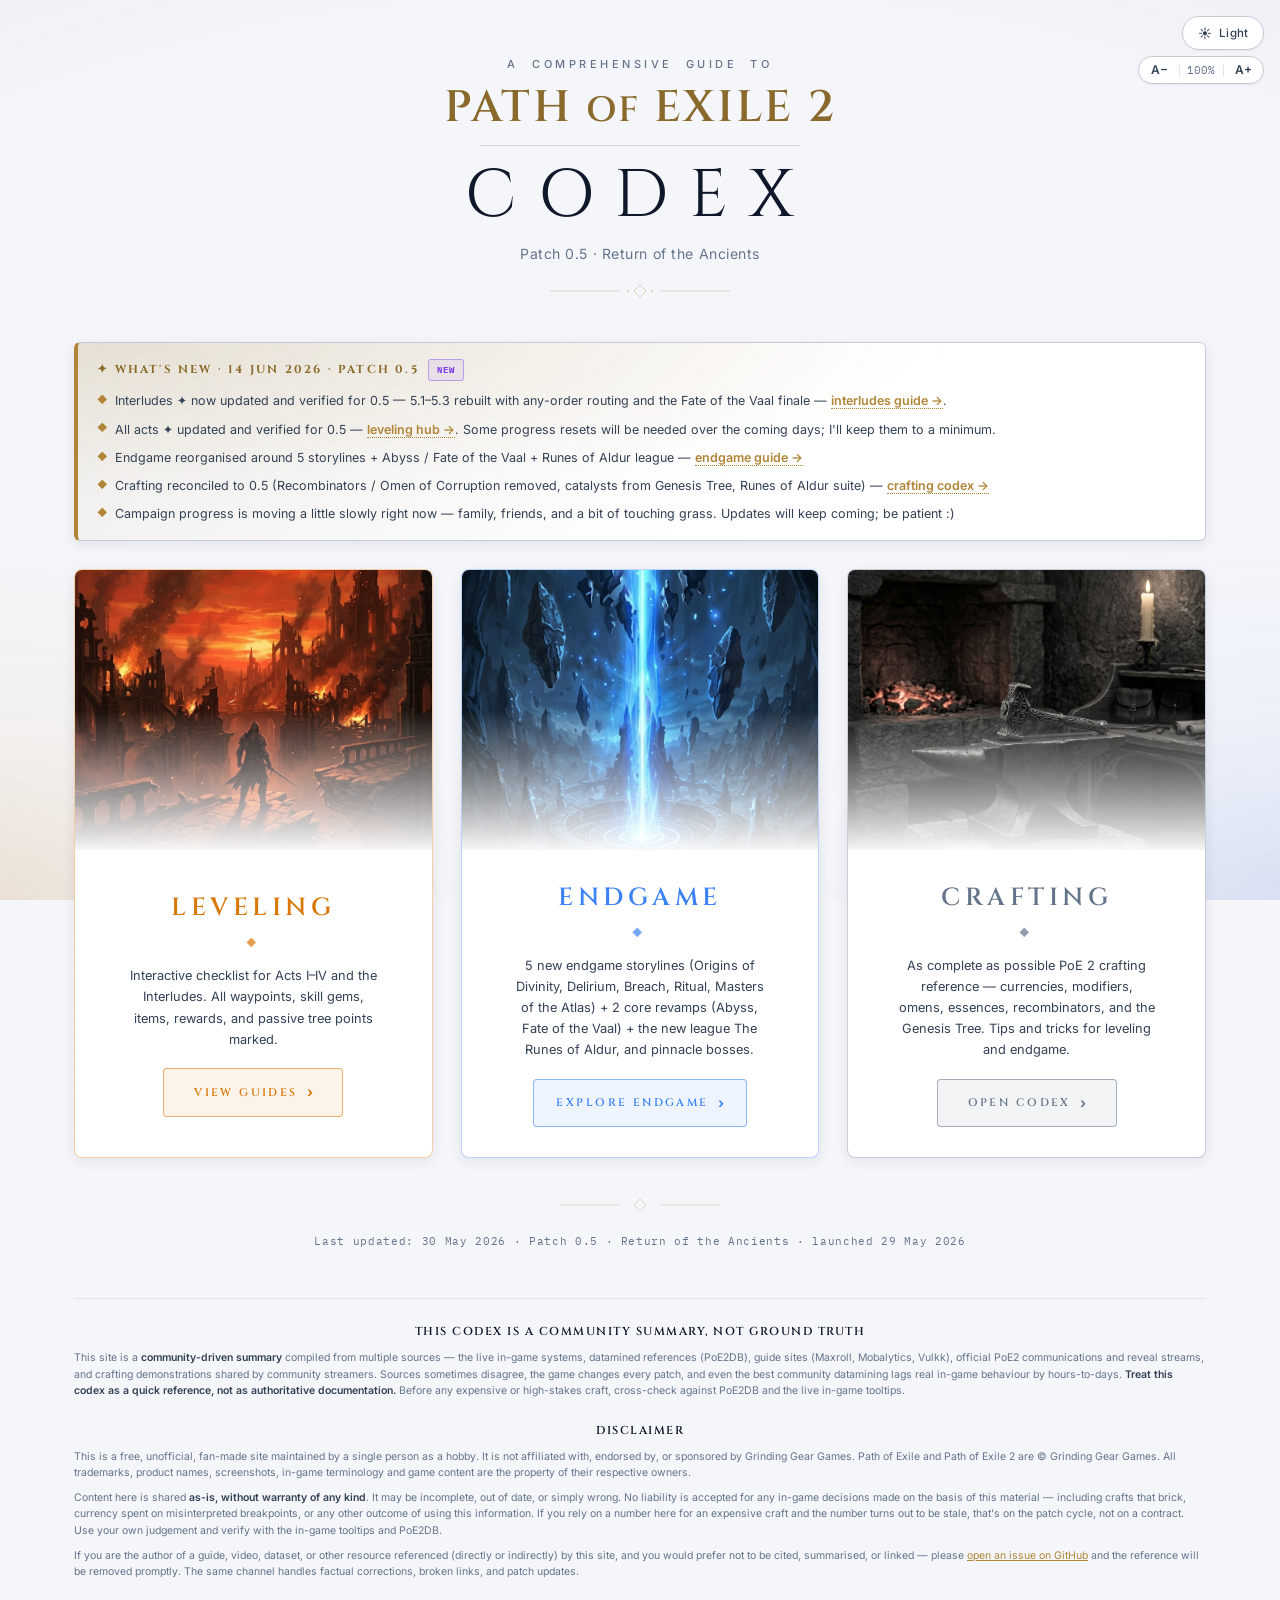
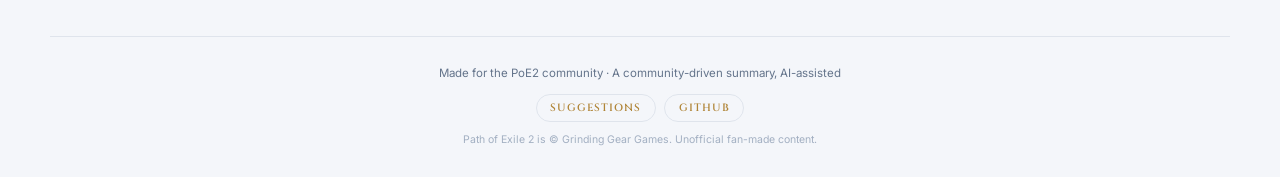
==== index.html @ 1a55d0a2 "Interludes: full 0.5 rebuild + mark verified sitewide Rebuild 5.1-5.3 against live 0.5 play notes: -" ====
<!--
  PoE2 Codex — Landing page (hero-card redesign)
  Copyright (c) 2026 domistae
  Licensed under the MIT License — see LICENSE for the full text.
  Source: https://github.com/domistae/poe2-leveling
  Live site: https://domistae.github.io/poe2-leveling/

  You are free to use, modify, and redistribute this code, including for
  commercial purposes. You MUST preserve this notice and provide attribution
  to the original source. See README.md for full attribution requirements.
-->
<!DOCTYPE html>
<html lang="en">
<head>
    <meta charset="UTF-8">
    <meta name="viewport" content="width=device-width, initial-scale=1.0">
    <title>PoE2 Guide 0.5 — Campaign Leveling, Endgame & Crafting</title>
    <meta name="description" content="PoE2 Patch 0.5 (Return of the Ancients): free Path of Exile 2 guide | PoE 2 campaign leveling, Endgame Atlas, and Crafting Codex. By a player for the community.">
    <meta name="author" content="domistae">
    <meta name="theme-color" content="#181410">
    <link rel="canonical" href="https://domistae.github.io/poe2-leveling/">

    <meta property="og:type" content="website">
    <meta property="og:site_name" content="PoE2 Leveling Guide">
    <meta property="og:title" content="PoE2 Guide 0.5 — Campaign Leveling, Endgame & Crafting">
    <meta property="og:description" content="PoE2 Patch 0.5 (Return of the Ancients): a free interactive Path of Exile 2 guide covering campaign leveling with progress tracking, Endgame Atlas progression, and the full Crafting Codex. Made by a player, for the community.">
    <meta property="og:url" content="https://domistae.github.io/poe2-leveling/">
    <meta property="og:image" content="https://domistae.github.io/poe2-leveling/og-image.png">
    <meta property="og:image:width" content="1200">
    <meta property="og:image:height" content="630">
    <meta property="og:image:alt" content="Path of Exile 2 Leveling Guide — Interactive checklist for Patch 0.5 Return of the Ancients">

    <meta name="twitter:card" content="summary_large_image">
    <meta name="twitter:title" content="PoE2 Guide 0.5 — Campaign Leveling, Endgame & Crafting">
    <meta name="twitter:description" content="PoE2 Patch 0.5 (Return of the Ancients): a free interactive Path of Exile 2 guide covering campaign leveling with progress tracking, Endgame Atlas progression, and the full Crafting Codex. Made by a player, for the community.">
    <meta name="twitter:image" content="https://domistae.github.io/poe2-leveling/og-image.png">

    <meta name="google-site-verification" content="97--Tcu6ftMsekIsByOualijpqUhXa_pOvMME-dgzXM" />

    <script async src="https://www.googletagmanager.com/gtag/js?id=G-7N3S1HHM51"></script>
    <script>
        window.dataLayer = window.dataLayer || [];
        function gtag(){dataLayer.push(arguments);}
        gtag('js', new Date());
        gtag('config', 'G-7N3S1HHM51');
    </script>

    <link rel="preconnect" href="https://fonts.googleapis.com">
    <link rel="preconnect" href="https://fonts.gstatic.com" crossorigin>
    <link href="https://fonts.googleapis.com/css2?family=Cinzel:wght@500;600;700&family=Inter:wght@300;400;500;600;700&family=IBM+Plex+Mono:wght@400;500;600&display=swap" rel="stylesheet">

    <script>
        (function() {
            try {
                var saved = localStorage.getItem('poe2-theme');
                if (saved === 'light' || saved === 'dark') {
                    document.documentElement.setAttribute('data-theme', saved);
                } else {
                    var prefersLight = window.matchMedia && window.matchMedia('(prefers-color-scheme: light)').matches;
                    document.documentElement.setAttribute('data-theme', prefersLight ? 'light' : 'dark');
                }
            } catch (e) {
                document.documentElement.setAttribute('data-theme', 'dark');
            }
            try {
                var fs = parseFloat(localStorage.getItem('poe2-font-scale'));
                if (fs >= 0.85 && fs <= 1.30) document.documentElement.style.setProperty('--user-font-scale', fs);
            } catch (e) {}
        })();
    </script>

    <link rel="stylesheet" href="assets/base.css">
    <style>
/* Index-specific extras layered on top of assets/base.css */
:root {
    --hero-ember:  radial-gradient(ellipse 65% 70% at bottom left,  rgba(217, 119, 6, 0.13) 0%, rgba(217, 119, 6, 0.04) 30%, transparent 60%);
    --hero-aether: radial-gradient(ellipse 65% 70% at bottom right, rgba(29, 78, 216, 0.10) 0%, rgba(29, 78, 216, 0.03) 30%, transparent 60%);
}
[data-theme="dark"] {
    --hero-ember:  radial-gradient(ellipse 70% 80% at bottom left,  rgba(217, 119, 6, 0.32) 0%, rgba(180, 70, 20, 0.14) 28%, transparent 62%);
    --hero-aether: radial-gradient(ellipse 70% 80% at bottom right, rgba(56, 92, 158, 0.34) 0%, rgba(30, 50, 100, 0.16) 28%, transparent 62%);
}
body { overflow-x: hidden; }
a { color: inherit; }


    /* ─── DUAL-MOOD ATMOSPHERIC BACKGROUND ──────────────────────── */
    .codex-bg { position: fixed; inset: 0; z-index: 0; pointer-events: none; overflow: hidden; }
    .codex-bg-art {
        position: absolute; inset: 0;
        background-size: cover;
        background-position: center;
        opacity: 0.55;
        mix-blend-mode: screen;
    }
    [data-theme=""] .codex-bg-art,
    :root:not([data-theme="dark"]) .codex-bg-art { opacity: 0.10; mix-blend-mode: multiply; }
    .codex-bg-art.left {
        left: 0; right: 50%;
        background-image: url('img/hero-bg-left.jpg');
        mask-image: linear-gradient(to right, #000 0%, #000 55%, transparent 100%);
        -webkit-mask-image: linear-gradient(to right, #000 0%, #000 55%, transparent 100%);
    }
    .codex-bg-art.right {
        left: 50%; right: 0;
        background-image: url('img/hero-bg-right.jpg');
        mask-image: linear-gradient(to left, #000 0%, #000 55%, transparent 100%);
        -webkit-mask-image: linear-gradient(to left, #000 0%, #000 55%, transparent 100%);
    }
    .codex-bg::before,
    .codex-bg::after { content: ''; position: absolute; inset: 0; }
    .codex-bg::before { background: var(--hero-ember); }
    .codex-bg::after  { background: var(--hero-aether); }

    .codex-vignette {
        position: fixed; inset: 0; z-index: 1; pointer-events: none;
        background: radial-gradient(ellipse 120% 80% at center, transparent 40%, rgba(0,0,0,0.45) 100%);
    }
    :root:not([data-theme="dark"]) .codex-vignette {
        background: radial-gradient(ellipse 120% 80% at center, transparent 60%, rgba(15, 23, 42, 0.06) 100%);
    }


    /* ─── PAGE CONTAINER ────────────────────────────────────────── */
    .codex-page {
        position: relative;
        z-index: 2;
        max-width: 1180px;
        margin: 0 auto;
        padding: 3.5rem 1.5rem 2rem;
    }

    /* ─── EDITORIAL HEADING (eyebrow + wordmark + rule + title) ─── */
    .codex-header {
        text-align: center;
        margin-bottom: 2.25rem;
    }
    .codex-eyebrow {
        font-family: 'Inter', sans-serif;
        font-size: 11px;
        font-weight: 500;
        color: var(--text-muted);
        letter-spacing: 0.32em;
        text-transform: uppercase;
        margin-bottom: 0.75rem;
    }
    .codex-wordmark {
        font-family: 'Cinzel', serif;
        font-size: clamp(2rem, 5.6vw, 2.75rem); /* 32 → 44px */
        font-weight: 600;
        letter-spacing: 0.06em;
        color: var(--gold);
        line-height: 1;
        margin: 0;
        text-shadow: 0 2px 10px rgba(0, 0, 0, 0.35);
    }
    :root:not([data-theme="dark"]) .codex-wordmark {
        color: var(--gold-deep);
        text-shadow: none;
    }
    .codex-wordmark .of { font-size: 0.8em; }
    .codex-wordmark-rule {
        border: 0;
        border-top: 0.5px solid var(--border-accent);
        max-width: 320px;
        width: 60%;
        margin: 0.95rem auto 1rem;
        opacity: 0.7;
    }
    .codex-title {
        font-family: 'Cinzel', serif;
        font-size: clamp(2.4rem, 6vw, 4.2rem);
        font-weight: 400;
        letter-spacing: 0.32em;
        color: var(--text-primary);
        margin: 0;
        text-shadow: 0 2px 14px rgba(0,0,0,0.35);
        line-height: 1;
    }
    :root:not([data-theme="dark"]) .codex-title { text-shadow: none; }
    .codex-tagline {
        font-family: 'Inter', sans-serif;
        font-size: 0.875rem;
        color: var(--text-muted);
        letter-spacing: 0.04em;
        font-weight: 400;
        margin-top: 0.9rem;
    }
    .codex-flourish {
        margin: 1.1rem auto 0;
        width: 180px;
        opacity: 0.45;
        color: var(--gold);
    }

    /* ─── WHAT'S NEW · site update banner ───────────────────────── */
    .whats-new {
        position: relative;
        background:
            radial-gradient(ellipse at top left, var(--overlay-gold-strong) 0%, transparent 55%),
            linear-gradient(135deg, var(--overlay-gold-soft) 0%, var(--bg-surface) 65%);
        border: 1px solid var(--border-accent);
        border-left: 4px solid var(--gold);
        border-radius: 6px;
        padding: 1rem 1.2rem 1.05rem;
        margin: 0 0 1.75rem 0;
        box-shadow: var(--shadow-md);
    }
    .whats-new-header { display: flex; align-items: center; gap: 0.55rem; margin-bottom: 0.65rem; }
    .whats-new-label {
        font-family: 'Cinzel', serif;
        color: var(--gold-deep);
        font-size: 11.5px;
        letter-spacing: 2.2px;
        text-transform: uppercase;
        font-weight: 700;
    }
    [data-theme="dark"] .whats-new-label { color: var(--gold-bright); }
    .whats-new-badge {
        background: var(--overlay-plum);
        color: var(--plum);
        border: 1px solid rgba(124, 58, 237, 0.4);
        font-family: 'IBM Plex Mono', monospace;
        font-size: 9px;
        font-weight: 700;
        letter-spacing: 1.1px;
        padding: 0.18rem 0.5rem;
        border-radius: 3px;
        text-transform: uppercase;
    }
    [data-theme="dark"] .whats-new-badge { border-color: rgba(184, 138, 210, 0.45); }
    .whats-new-list { list-style: none; padding: 0; margin: 0; display: flex; flex-direction: column; gap: 0.55rem; }
    .whats-new-item {
        font-size: 0.78125rem;
        color: var(--text-body);
        line-height: 1.55;
        padding-left: 1.1rem;
        position: relative;
    }
    .whats-new-item::before {
        content: '◆';
        position: absolute; left: 0; top: 0.05rem;
        color: var(--gold);
        font-size: 10px;
    }
    .whats-new-date {
        font-family: 'IBM Plex Mono', monospace;
        color: var(--text-muted);
        font-size: 10px;
        letter-spacing: 0.6px;
        text-transform: uppercase;
        margin-right: 0.45rem;
        white-space: nowrap;
    }
    .whats-new-item strong { color: var(--text-primary); font-weight: 600; }
    .whats-new-item a {
        color: var(--gold);
        text-decoration: none;
        font-weight: 600;
        border-bottom: 1px dotted var(--gold);
        transition: color 0.15s, border-color 0.15s;
    }
    .whats-new-item a:hover { color: var(--gold-deep); border-bottom-color: var(--gold-deep); }
    @keyframes whats-new-pulse {
        0%, 100% { box-shadow: 0 0 0 0 rgba(124, 58, 237, 0.35); }
        50%      { box-shadow: 0 0 0 5px rgba(124, 58, 237, 0); }
    }
    .whats-new-badge { animation: whats-new-pulse 2.6s ease-out infinite; }
    @media (prefers-reduced-motion: reduce) { .whats-new-badge { animation: none; } }

    /* ─── HERO CARD GRID ────────────────────────────────────────── */
    .hero-grid {
        display: grid;
        grid-template-columns: repeat(3, 1fr);
        gap: 1.75rem;
        margin-bottom: 2.5rem;
    }

    .hero-card {
        --card-accent: var(--gold);
        --card-accent-bright: var(--gold-bright);

        position: relative;
        display: flex;
        flex-direction: column;
        background: linear-gradient(180deg,
            rgba(0,0,0,0.0) 0%,
            rgba(0,0,0,0.30) 60%,
            rgba(0,0,0,0.65) 100%),
            var(--bg-surface);
        border: 1px solid color-mix(in srgb, var(--card-accent) 35%, transparent);
        border-radius: 8px;
        overflow: hidden;
        text-decoration: none;
        color: var(--text-body);
        min-height: 540px;
        box-shadow:
            0 1px 0 color-mix(in srgb, var(--card-accent) 18%, transparent) inset,
            var(--shadow-md);
        transition: transform 0.35s cubic-bezier(.2,.7,.2,1),
                    box-shadow 0.35s,
                    border-color 0.35s;
        isolation: isolate;
    }
    :root:not([data-theme="dark"]) .hero-card {
        background: linear-gradient(180deg,
            rgba(255,255,255,0.0) 0%,
            rgba(255,255,255,0.4) 60%,
            rgba(255,255,255,0.92) 100%),
            var(--bg-surface);
    }
    .hero-card:hover {
        transform: translateY(-4px);
        box-shadow:
            0 1px 0 color-mix(in srgb, var(--card-accent) 32%, transparent) inset,
            var(--shadow-lg),
            0 0 40px color-mix(in srgb, var(--card-accent) 18%, transparent);
        border-color: color-mix(in srgb, var(--card-accent) 70%, transparent);
    }

    /* Per-card themes — same accent colors light + dark, very vibrant */
    .hero-card--leveling {
        --card-accent: #d97706;
        --card-accent-bright: #f59e0b;
    }
    .hero-card--endgame {
        --card-accent: #3b82f6;
        --card-accent-bright: #60a5fa;
    }
    .hero-card--crafting {
        --card-accent: #64748b;
        --card-accent-bright: #94a3b8;
    }

    /* Card art area (upper portion) */
    .hero-art {
        position: relative;
        height: 280px;
        background-size: cover;
        background-position: center;
        background-color: color-mix(in srgb, var(--card-accent) 14%, var(--bg-elevated));
    }
    .hero-card--leveling .hero-art { background-image: url('img/card-leveling.jpg'); }
    .hero-card--endgame  .hero-art { background-image: url('img/card-endgame.jpg');  }
    .hero-card--crafting .hero-art { background-image: url('img/card-crafting.jpg'); }
    .hero-art::after {
        content: '';
        position: absolute; inset: 0;
        background: linear-gradient(180deg,
            transparent 0%,
            transparent 55%,
            color-mix(in srgb, var(--bg-surface) 92%, transparent) 100%);
    }
    :root:not([data-theme="dark"]) .hero-art::after {
        background: linear-gradient(180deg,
            transparent 0%,
            transparent 50%,
            color-mix(in srgb, var(--bg-surface) 96%, transparent) 100%);
    }

    /* Card content (lower portion) — title + divider + description + CTA, vertically centered */
    .hero-content {
        flex: 1;
        display: flex;
        flex-direction: column;
        justify-content: center;
        padding: 1.7rem 1.4rem 1.85rem;
        text-align: center;
        position: relative;
        z-index: 2;
    }
    .hero-card-title {
        font-family: 'Cinzel', serif;
        font-size: 1.55rem;
        font-weight: 600;
        letter-spacing: 0.18em;
        color: var(--card-accent-bright);
        margin-bottom: 0.4rem;
        text-shadow: 0 2px 8px rgba(0,0,0,0.4);
    }
    :root:not([data-theme="dark"]) .hero-card-title {
        color: var(--card-accent);
        text-shadow: none;
    }
    .hero-card-diamond {
        color: var(--card-accent);
        font-size: 10px;
        letter-spacing: 0.4em;
        margin-bottom: 0.95rem;
        opacity: 0.7;
    }
    .hero-card-desc {
        font-family: 'Inter', sans-serif;
        font-size: 0.8rem;
        line-height: 1.65;
        color: var(--text-body);
        margin: 0 auto 1.15rem;
        font-weight: 400;
        max-width: 32ch;
    }
    /* CTA button anchored at the bottom of the centered content group */
    .hero-cta {
        display: inline-flex;
        align-items: center;
        justify-content: center;
        gap: 0.55rem;
        margin: 0 auto;
        padding: 0.75rem 1.4rem;
        min-width: 180px;
        background: color-mix(in srgb, var(--card-accent) 14%, transparent);
        border: 1px solid color-mix(in srgb, var(--card-accent) 55%, transparent);
        border-radius: 4px;
        color: var(--card-accent-bright);
        font-family: 'Cinzel', serif;
        font-size: 11px;
        font-weight: 600;
        letter-spacing: 0.22em;
        text-transform: uppercase;
        transition: background 0.2s, border-color 0.2s, box-shadow 0.2s, transform 0.2s;
    }
    :root:not([data-theme="dark"]) .hero-cta {
        color: var(--card-accent);
        background: color-mix(in srgb, var(--card-accent) 8%, transparent);
    }
    .hero-card:hover .hero-cta {
        background: color-mix(in srgb, var(--card-accent) 26%, transparent);
        border-color: var(--card-accent);
        box-shadow: 0 0 18px color-mix(in srgb, var(--card-accent) 24%, transparent);
    }
    .hero-cta-arrow {
        font-family: 'Inter', sans-serif;
        font-size: 14px;
        font-weight: 700;
        letter-spacing: 0;
        transition: transform 0.2s;
    }
    .hero-card:hover .hero-cta-arrow { transform: translateX(2px); }

    /* ─── BOTTOM META ───────────────────────────────────────────── */
    .codex-foot { text-align: center; margin-top: 0.5rem; }
    .codex-flourish-bottom {
        margin: 0 auto 0.9rem;
        width: 160px;
        opacity: 0.4;
        color: var(--gold);
    }
    .codex-updated {
        font-family: 'IBM Plex Mono', monospace;
        font-size: 11px;
        color: var(--text-muted);
        letter-spacing: 0.06em;
    }

    /* ─── DISCLAIMER BLOCK ──────────────────────────────────────── */
    .disclaimer-block {
        margin: 3rem 0 1.5rem;
        padding: 1.5rem 0 0;
        border-top: 1px solid var(--border-subtle);
    }
    .disclaimer-block h3 {
        font-family: 'Cinzel', serif;
        color: var(--text-primary);
        font-size: 11.5px;
        letter-spacing: 1.5px;
        text-transform: uppercase;
        margin: 0 0 0.55rem;
        font-weight: 600;
        text-align: center;
    }
    .disclaimer-block h3:not(:first-child) { margin-top: 1.4rem; }
    .disclaimer-block p {
        font-size: 10.5px;
        color: var(--text-muted);
        line-height: 1.55;
        margin: 0 0 0.55rem;
    }
    .disclaimer-block p:last-child { margin-bottom: 0; }
    .disclaimer-block strong { color: var(--text-body); font-weight: 600; }
    .disclaimer-block a { color: var(--gold); text-decoration: underline; }
    .disclaimer-block a:hover { color: var(--gold-deep); }
    [data-theme="dark"] .disclaimer-block a:hover { color: var(--gold-bright); }

    /* ─── SITE FOOTER ───────────────────────────────────────────── */
    .site-footer {
        position: relative; z-index: 2;
        max-width: 1180px; margin: 0 auto;
        text-align: center; padding: 1.75rem 1.5rem 1.75rem;
        border-top: 1px solid var(--border-subtle);
        color: var(--text-muted);
        font-size: 11.5px; line-height: 1.55;
        display: flex; flex-direction: column; align-items: center; gap: 0.65rem;
    }
    .site-footer-tag { color: var(--text-muted); }
    .site-footer-links { display: flex; gap: 0.5rem; flex-wrap: wrap; justify-content: center; }
    .site-footer-link {
        display: inline-flex; align-items: center; gap: 0.35rem;
        color: var(--gold); text-decoration: none;
        padding: 0.32rem 0.85rem; font-size: 10.5px; font-weight: 600;
        font-family: 'Cinzel', serif; letter-spacing: 1px; text-transform: uppercase;
        border: 1px solid var(--border-subtle); border-radius: 999px;
        transition: color 0.15s, border-color 0.15s, background 0.15s, transform 0.15s;
    }
    .site-footer-link:hover {
        color: var(--gold-bright); border-color: var(--gold);
        background: var(--overlay-gold-soft); transform: translateY(-1px);
    }
    .site-footer-disclaimer { font-size: 10.5px; color: var(--text-dim); opacity: 0.85; max-width: 480px; }

    /* ─── TABLET ────────────────────────────────────────────────── */
    @media (max-width: 980px) {
        .hero-grid {
            grid-template-columns: 1fr;
            max-width: 480px;
            margin-left: auto; margin-right: auto;
            gap: 1.25rem;
        }
        .hero-card { min-height: 480px; }
        .hero-art { height: 240px; }
        .codex-page { padding: 2.5rem 1rem 1.5rem; }
    }
    /* ─── MOBILE ────────────────────────────────────────────────── */
    @media (max-width: 560px) {
        .hero-card { min-height: 420px; }
        .hero-art { height: 200px; }
        .hero-card-title { font-size: 1.35rem; }
        .hero-cta { min-width: 160px; padding: 0.7rem 1.2rem; }
        .codex-title { letter-spacing: 0.24em; }
        .theme-toggle { top: 0.5rem; right: 0.5rem; padding: 0.4rem 0.7rem; font-size: 10.5px; }
    }
    </style>
</head>
<body>

    <!-- Theme toggle (matches sitewide contract: key 'poe2-theme') -->
    <button class="theme-toggle" onclick="toggleTheme()" aria-label="Toggle theme">
        <span class="icon" id="theme-icon">☾</span>
        <span id="theme-label">Dark</span>
    </button>

    <!-- Atmospheric background (works with or without bitmap images) -->
    <div class="codex-bg" aria-hidden="true">
        <div class="codex-bg-art left"></div>
        <div class="codex-bg-art right"></div>
    </div>
    <div class="codex-vignette" aria-hidden="true"></div>

    <main class="codex-page">

        <!-- ╔══ HEADER ══════════════════════════════════════════════════════ ╗ -->
        <header class="codex-header">
            <div class="codex-eyebrow">A&nbsp;&nbsp;COMPREHENSIVE&nbsp;&nbsp;GUIDE&nbsp;&nbsp;TO</div>
            <div class="codex-wordmark">PATH <span class="of">OF</span> EXILE 2</div>
            <hr class="codex-wordmark-rule">
            <h1 class="codex-title">CODEX</h1>
            <p class="codex-tagline">Patch 0.5 · Return of the Ancients</p>

            <svg class="codex-flourish" viewBox="0 0 180 16" fill="none" xmlns="http://www.w3.org/2000/svg" aria-hidden="true">
                <path d="M0 8 L70 8" stroke="currentColor" stroke-width="0.6" />
                <path d="M110 8 L180 8" stroke="currentColor" stroke-width="0.6" />
                <path d="M90 2 L96 8 L90 14 L84 8 Z" stroke="currentColor" stroke-width="0.8" fill="none" />
                <circle cx="78" cy="8" r="1" fill="currentColor" />
                <circle cx="102" cy="8" r="1" fill="currentColor" />
            </svg>
        </header>

        <!-- ╔══ WHAT'S NEW · site updates ════════════════════════════════════ ╗ -->
        <!-- Reusable changelog. Add new <li class="whats-new-item"> entries on top. -->
        <aside class="whats-new" aria-label="What's new on this site">
            <div class="whats-new-header">
                <span class="whats-new-label">✦ What's New · 14 Jun 2026 · Patch 0.5</span>
                <span class="whats-new-badge">New</span>
            </div>
            <ul class="whats-new-list">
                <li class="whats-new-item">
                    Interludes ✦ now updated and verified for 0.5 — 5.1–5.3 rebuilt with any-order routing and the Fate of the Vaal finale —
                    <a href="poe2_interludes_guide.html">interludes guide →</a>.
                </li>
                <li class="whats-new-item">
                    All acts ✦ updated and verified for 0.5 —
                    <a href="poe2_leveling_guide.html">leveling hub →</a>.
                    Some progress resets will be needed over the coming days; I'll keep them to a minimum.
                </li>
                <li class="whats-new-item">
                    Endgame reorganised around 5 storylines + Abyss / Fate of the Vaal + Runes of Aldur league —
                    <a href="poe2_endgame_guide.html">endgame guide →</a>
                </li>
                <li class="whats-new-item">
                    Crafting reconciled to 0.5 (Recombinators / Omen of Corruption removed, catalysts from Genesis Tree, Runes of Aldur suite) —
                    <a href="poe2_crafting_codex.html">crafting codex →</a>
                </li>
                <li class="whats-new-item">
                    Campaign progress is moving a little slowly right now — family, friends, and a bit of touching grass. Updates will keep coming; be patient :)
                </li>
            </ul>
        </aside>

        <!-- ╔══ HERO CARDS · Leveling · Endgame · Crafting ═══════════════════ ╗ -->
        <div class="hero-grid">

            <!-- LEVELING → renamed campaign hub -->
            <a href="poe2_leveling_guide.html" class="hero-card hero-card--leveling">
                <div class="hero-art" role="img" aria-label="Adventurer overlooking a burning ruined city at sunset"></div>
                <div class="hero-content">
                    <h2 class="hero-card-title">LEVELING</h2>
                    <div class="hero-card-diamond">◆</div>
                    <p class="hero-card-desc">
                        Interactive checklist for Acts&nbsp;I–IV and the Interludes.
                        All waypoints, skill gems, items, rewards, and passive&nbsp;tree
                        points marked.
                    </p>
                    <span class="hero-cta">
                        VIEW GUIDES <span class="hero-cta-arrow">›</span>
                    </span>
                </div>
            </a>

            <!-- ENDGAME -->
            <a href="poe2_endgame_guide.html" class="hero-card hero-card--endgame">
                <div class="hero-art" role="img" aria-label="Mystical spire with rising blue energy beam over a ritual altar"></div>
                <div class="hero-content">
                    <h2 class="hero-card-title">ENDGAME</h2>
                    <div class="hero-card-diamond">◆</div>
                    <p class="hero-card-desc">
                        5 new endgame storylines (Origins of Divinity, Delirium, Breach, Ritual,
                        Masters of the Atlas) + 2 core revamps (Abyss, Fate of the Vaal) +
                        the new league The Runes of Aldur, and pinnacle bosses.
                    </p>
                    <span class="hero-cta">
                        EXPLORE ENDGAME <span class="hero-cta-arrow">›</span>
                    </span>
                </div>
            </a>

            <!-- CRAFTING CODEX -->
            <a href="poe2_crafting_codex.html" class="hero-card hero-card--crafting">
                <div class="hero-art" role="img" aria-label="Dark stone crafting workshop with anvil, hammer, and candlelight"></div>
                <div class="hero-content">
                    <h2 class="hero-card-title">CRAFTING</h2>
                    <div class="hero-card-diamond">◆</div>
                    <p class="hero-card-desc">
                        As complete as possible PoE&nbsp;2 crafting reference — currencies,
                        modifiers, omens, essences, recombinators, and the Genesis&nbsp;Tree.
                        Tips and tricks for leveling and endgame.
                    </p>
                    <span class="hero-cta">
                        OPEN CODEX <span class="hero-cta-arrow">›</span>
                    </span>
                </div>
            </a>

        </div>

        <!-- Bottom flourish + last-updated stamp -->
        <div class="codex-foot">
            <svg class="codex-flourish-bottom" viewBox="0 0 160 14" fill="none" xmlns="http://www.w3.org/2000/svg" aria-hidden="true">
                <path d="M0 7 L60 7" stroke="currentColor" stroke-width="0.6" />
                <path d="M100 7 L160 7" stroke="currentColor" stroke-width="0.6" />
                <path d="M80 1 L86 7 L80 13 L74 7 Z" stroke="currentColor" stroke-width="0.8" fill="none" />
            </svg>
            <div class="codex-updated">Last updated: 30 May 2026 · Patch 0.5 · Return of the Ancients · launched 29 May 2026</div>
        </div>

        <!-- ╔══ DISCLAIMER ═══════════════════════════════════════════════════ ╗ -->
        <section class="disclaimer-block" aria-label="Disclaimer and sources">
            <h3>This Codex is a Community Summary, Not Ground Truth</h3>
            <p>
                This site is a <strong>community-driven summary</strong> compiled from multiple sources —
                the live in-game systems, datamined references (PoE2DB), guide sites (Maxroll, Mobalytics, Vulkk),
                official PoE2 communications and reveal streams, and crafting demonstrations shared by community
                streamers. Sources sometimes disagree, the game changes every patch, and even the best community
                datamining lags real in-game behaviour by hours-to-days. <strong>Treat this codex as a quick reference,
                not as authoritative documentation.</strong> Before any expensive or high-stakes craft, cross-check
                against PoE2DB and the live in-game tooltips.
            </p>

            <h3>Disclaimer</h3>
            <p>
                This is a free, unofficial, fan-made site maintained by a single person as a hobby. It is not
                affiliated with, endorsed by, or sponsored by Grinding Gear Games. Path of Exile and Path of Exile 2
                are © Grinding Gear Games. All trademarks, product names, screenshots, in-game terminology and
                game content are the property of their respective owners.
            </p>
            <p>
                Content here is shared <strong>as-is, without warranty of any kind</strong>. It may be incomplete,
                out of date, or simply wrong. No liability is accepted for any in-game decisions made on the basis
                of this material — including crafts that brick, currency spent on misinterpreted breakpoints, or
                any other outcome of using this information. If you rely on a number here for an expensive craft
                and the number turns out to be stale, that's on the patch cycle, not on a contract. Use your own
                judgement and verify with the in-game tooltips and PoE2DB.
            </p>
            <p>
                If you are the author of a guide, video, dataset, or other resource referenced (directly or
                indirectly) by this site, and you would prefer not to be cited, summarised, or linked —
                please <a href="https://github.com/domistae/poe2-leveling/issues/new" target="_blank" rel="noopener">open
                an issue on GitHub</a> and the reference will be removed promptly. The same channel handles
                factual corrections, broken links, and patch updates.
            </p>
        </section>

    </main>

    <!-- ╔══ SITE FOOTER ══════════════════════════════════════════════════════ ╗ -->
    <footer class="site-footer">
        <div class="site-footer-tag">Made for the PoE2 community · A community-driven summary, AI-assisted</div>
        <div class="site-footer-links">
            <a href="https://github.com/domistae/poe2-leveling/issues/new" class="site-footer-link">Suggestions</a>
            <a href="https://github.com/domistae/poe2-leveling" class="site-footer-link">GitHub</a>
        </div>
        <div class="site-footer-disclaimer">Path of Exile 2 is © Grinding Gear Games. Unofficial fan-made content.</div>
    </footer>

    <script src="assets/theme.js" defer></script>
</body>
</html>
---- assets/base.css ----
/* ─────────────────────────────────────────────────────────────
   POE2 v0.5 — Unified theme (light default + dark via [data-theme="dark"])
   League colors tuned to canonical PoE iconography, bright for light mode.
   ───────────────────────────────────────────────────────────── */

:root {
    /* Surfaces */
    --bg-base: #f4f6fa;          /* cool off-white */
    --bg-surface: #ffffff;
    --bg-elevated: #eef2f7;
    --bg-step: #f8fafc;
    --border-subtle: #dfe4ec;
    --border-accent: #c4cbd6;

    /* Text */
    --text-primary: #0f172a;     /* near-black, slate undertone */
    --text-body: #334155;
    --text-muted: #64748b;
    --text-dim: #94a3b8;
    --parchment: #0f172a;        /* now means "darkest text" for headings */

    /* Gold accents (PoE2 native) */
    --gold: #b08537;
    --gold-bright: #d4a258;
    --gold-deep: #8a6a2c;

    /* Semantic colors — bright, canonical PoE league hues */
    --sage:    #16a34a;          /* tip / success / ritual / wildwood */
    --burnt:   #dc2626;          /* warning / vaal */
    --steel:   #1d4ed8;          /* loc / abyss */
    --tan:     #b45309;          /* npc / fortress bronze */
    --plum:    #7c3aed;          /* new pathing notes / breach */
    --crimson: #b91c1c;          /* pinnacle threats */

    /* Per-league solid colors (used in endgame zone cards + diagram) */
    --c-fortress:   #b45309;     /* NW · precursor bronze */
    --c-vaal:       #991b1b;     /* N  · vaal crimson */
    --c-abyss:      #047857;     /* E  · deep green (per user) */
    --c-expedition: #d97706;     /* SE · Kalguuran gold */
    --c-breach:     #7c3aed;     /* S  · breach purple */
    --c-delirium:   #64748b;     /* SW · silver chrome (mid-stop) */
    --c-delirium-a: #e2e8f0;     /* light end of silver gradient */
    --c-delirium-b: #64748b;     /* dark end of silver gradient */
    --c-ritual:     #be185d;     /* W  · rose-wine (blood ritual) */

    /* Shadow stack */
    --shadow-sm: 0 1px 2px rgba(15, 23, 42, 0.06);
    --shadow-md: 0 4px 14px rgba(15, 23, 42, 0.08);
    --shadow-lg: 0 12px 30px rgba(15, 23, 42, 0.12);

    /* Overlays (theme-aware) */
    --overlay-gold-soft: rgba(176, 133, 55, 0.07);
    --overlay-gold-strong: rgba(176, 133, 55, 0.14);
    --overlay-sage: rgba(22, 163, 74, 0.08);
    --overlay-burnt: rgba(220, 38, 38, 0.08);
    --overlay-steel: rgba(29, 78, 216, 0.08);
    --overlay-tan: rgba(180, 83, 9, 0.08);
    --overlay-plum: rgba(124, 58, 237, 0.08);

    /* Body font weight feels lighter on cream — use normal */
    --body-weight: 400;
}

[data-theme="dark"] {
    --bg-base: #181410;
    --bg-surface: #221c15;
    --bg-elevated: #2a2218;
    --bg-step: #1f1a13;
    --border-subtle: #3a2f20;
    --border-accent: #5a4830;

    --text-primary: #d8cab0;
    --text-body: #b8a888;
    --text-muted: #8a7c64;
    --text-dim: #5a4f3e;
    --parchment: #e8d8a8;

    --gold: #c89860;
    --gold-bright: #e8b878;
    --gold-deep: #a07840;

    --sage:    #9bb87a;
    --burnt:   #c87060;
    --steel:   #7e9eb8;
    --tan:     #c4a47e;
    --plum:    #b88aa0;
    --crimson: #c84a4a;

    /* Per-league colors — slightly desaturated for dark mode */
    --c-fortress:   #d97706;
    --c-vaal:       #dc2626;
    --c-abyss:      #10b981;     /* brighter green for dark */
    --c-expedition: #fbbf24;
    --c-breach:     #a78bfa;
    --c-delirium:   #94a3b8;
    --c-delirium-a: #cbd5e1;
    --c-delirium-b: #475569;
    --c-ritual:     #ec4899;     /* brighter rose for dark */

    --shadow-sm: 0 1px 2px rgba(0, 0, 0, 0.3);
    --shadow-md: 0 4px 16px rgba(0, 0, 0, 0.4);
    --shadow-lg: 0 12px 36px rgba(0, 0, 0, 0.55);

    --overlay-gold-soft: rgba(200, 152, 96, 0.06);
    --overlay-gold-strong: rgba(200, 152, 96, 0.12);
    --overlay-sage: rgba(155, 184, 122, 0.08);
    --overlay-burnt: rgba(200, 112, 96, 0.08);
    --overlay-steel: rgba(126, 158, 184, 0.08);
    --overlay-tan: rgba(196, 164, 126, 0.08);
    --overlay-plum: rgba(184, 138, 160, 0.08);

    --body-weight: 300;
}

/* ─── BASE ─────────────────────────────────────────────────── */
* { box-sizing: border-box; margin: 0; padding: 0; }
html {
    scroll-behavior: smooth;
    /* Leaves room for the sticky .top-nav so anchor jumps don't hide the target heading. */
    scroll-padding-top: 4rem;
    /* 100% = user's browser default (usually 16px). --user-font-scale is written by
       the font-scaler JS before first paint so this compounds with the browser pref. */
    font-size: calc(100% * var(--user-font-scale, 1));
}
body {
    font-family: 'Inter', 'IBM Plex Sans', system-ui, sans-serif;
    background: var(--bg-base);
    color: var(--text-body);
    font-size: 0.84375rem;   /* was 13.5px — scales with html font-size now */
    line-height: 1.6;
    min-height: 100vh;
    font-weight: var(--body-weight);
    transition: background-color 0.3s ease, color 0.3s ease;
}
body::before {
    content: '';
    position: fixed; inset: 0;
    background-image: none;
    pointer-events: none;
    z-index: 0;
}
[data-theme="dark"] body { background: radial-gradient(ellipse at top left, rgba(200, 152, 96, 0.05) 0%, transparent 50%), var(--bg-base); }

/* ─── THEME TOGGLE (top-right floating) ────────────────────── */
.theme-toggle {
    position: fixed;
    top: 1rem; right: 1rem;
    z-index: 1000;
    background: var(--bg-surface);
    border: 1px solid var(--border-accent);
    color: var(--text-body);
    padding: 0.5rem 0.9rem;
    border-radius: 100px;
    cursor: pointer;
    font-family: 'Inter', 'IBM Plex Sans', sans-serif;
    font-size: 11.5px;
    font-weight: 500;
    letter-spacing: 0.3px;
    display: flex; align-items: center; gap: 0.45rem;
    box-shadow: var(--shadow-sm);
    transition: all 0.2s;
}
.theme-toggle:hover {
    border-color: var(--gold);
    color: var(--gold);
    transform: translateY(-1px);
    box-shadow: var(--shadow-md);
}
.theme-toggle .icon { font-size: 13px; }

/* ─── FONT SCALER (stacks directly below theme-toggle) ─────── */
.font-scaler {
    position: fixed;
    top: 3.5rem; right: 1rem;
    z-index: 1000;
    display: flex; align-items: center;
    background: var(--bg-surface);
    border: 1px solid var(--border-accent);
    border-radius: 100px;
    box-shadow: var(--shadow-sm);
    overflow: hidden;
    transition: box-shadow 0.2s, border-color 0.2s;
}
.font-scaler:hover { border-color: var(--gold); box-shadow: var(--shadow-md); }
.font-scaler button {
    background: transparent; border: 0; cursor: pointer;
    color: var(--text-body);
    padding: 0.45rem 0.7rem;
    font-size: 12px; font-weight: 600;
    font-family: 'Inter', 'IBM Plex Sans', sans-serif;
    transition: color 0.15s, background 0.15s;
    line-height: 1;
}
.font-scaler button:hover { color: var(--gold); background: var(--bg-elevated); }
.font-scaler button:disabled { color: var(--text-dim); cursor: not-allowed; }
.font-scaler .scale-label {
    padding: 0 0.45rem;
    font-size: 11px; color: var(--text-muted);
    border-left: 1px solid var(--border-subtle);
    border-right: 1px solid var(--border-subtle);
    min-width: 2.8rem; text-align: center;
    font-family: 'IBM Plex Mono', monospace;
    font-variant-numeric: tabular-nums;
    line-height: 1;
    pointer-events: none;
}

/* ─── TOP NAV ─────────────────────────────────────────────── */
.top-nav {
    background: var(--bg-elevated);
    border-bottom: 1px solid var(--border-accent);
    padding: 0.55rem 7rem 0.55rem 1.25rem;
    display: flex;
    align-items: center;
    justify-content: space-between;
    gap: 1rem;
    box-shadow: var(--shadow-sm);
    position: sticky;
    top: 0;
    z-index: 100;
}
.top-nav-home {
    font-family: 'Cinzel', serif;
    color: var(--text-muted);
    text-decoration: none;
    font-size: 10.5px;
    letter-spacing: 1.8px;
    text-transform: uppercase;
    font-weight: 600;
    transition: color 0.15s;
    white-space: nowrap;
}
.top-nav-home:hover { color: var(--gold); }
.top-nav-links {
    display: flex;
    gap: 0.4rem;
    align-items: center;
    flex-wrap: wrap;
    justify-content: flex-end;
}
.top-nav-link {
    color: var(--text-body);
    text-decoration: none;
    padding: 0.3rem 0.7rem;
    border: 1px solid var(--border-subtle);
    border-radius: 3px;
    font-size: 10.5px;
    font-family: 'Cinzel', serif;
    letter-spacing: 1.2px;
    text-transform: uppercase;
    font-weight: 600;
    transition: all 0.15s;
    white-space: nowrap;
}
.top-nav-link:hover {
    border-color: var(--gold);
    color: var(--gold);
    background: var(--overlay-gold-soft);
}
.top-nav-link.current {
    color: var(--gold);
    border-color: var(--gold-deep);
    background: var(--overlay-gold-strong);
}
@media (max-width: 700px) {
    /* Mobile nav can wrap onto multiple rows, so bump scroll-padding to clear it. */
    html { scroll-padding-top: 6rem; }
    /* Reserve right padding so the fixed theme-toggle doesn't sit on top of nav links */
    .top-nav { padding: 0.5rem 5.25rem 0.5rem 0.75rem; flex-wrap: wrap; }
    .top-nav-links { gap: 0.3rem; }
    .top-nav-link { padding: 0.25rem 0.55rem; font-size: 9.5px; letter-spacing: 1px; }
    /* Font scaler stacks below theme-toggle on mobile; hide percent to save space */
    .font-scaler { top: 2.65rem; right: 0.5rem; }
    .font-scaler .scale-label { display: none; }
    .font-scaler button { padding: 0.35rem 0.6rem; }
    .theme-toggle { top: 0.5rem; right: 0.5rem; padding: 0.4rem 0.7rem; font-size: 10.5px; }
}


/* ─── CONTAINER (sidebar layout) ───────────────────────────── */
.container { display: flex; min-height: 100vh; position: relative; z-index: 1; }
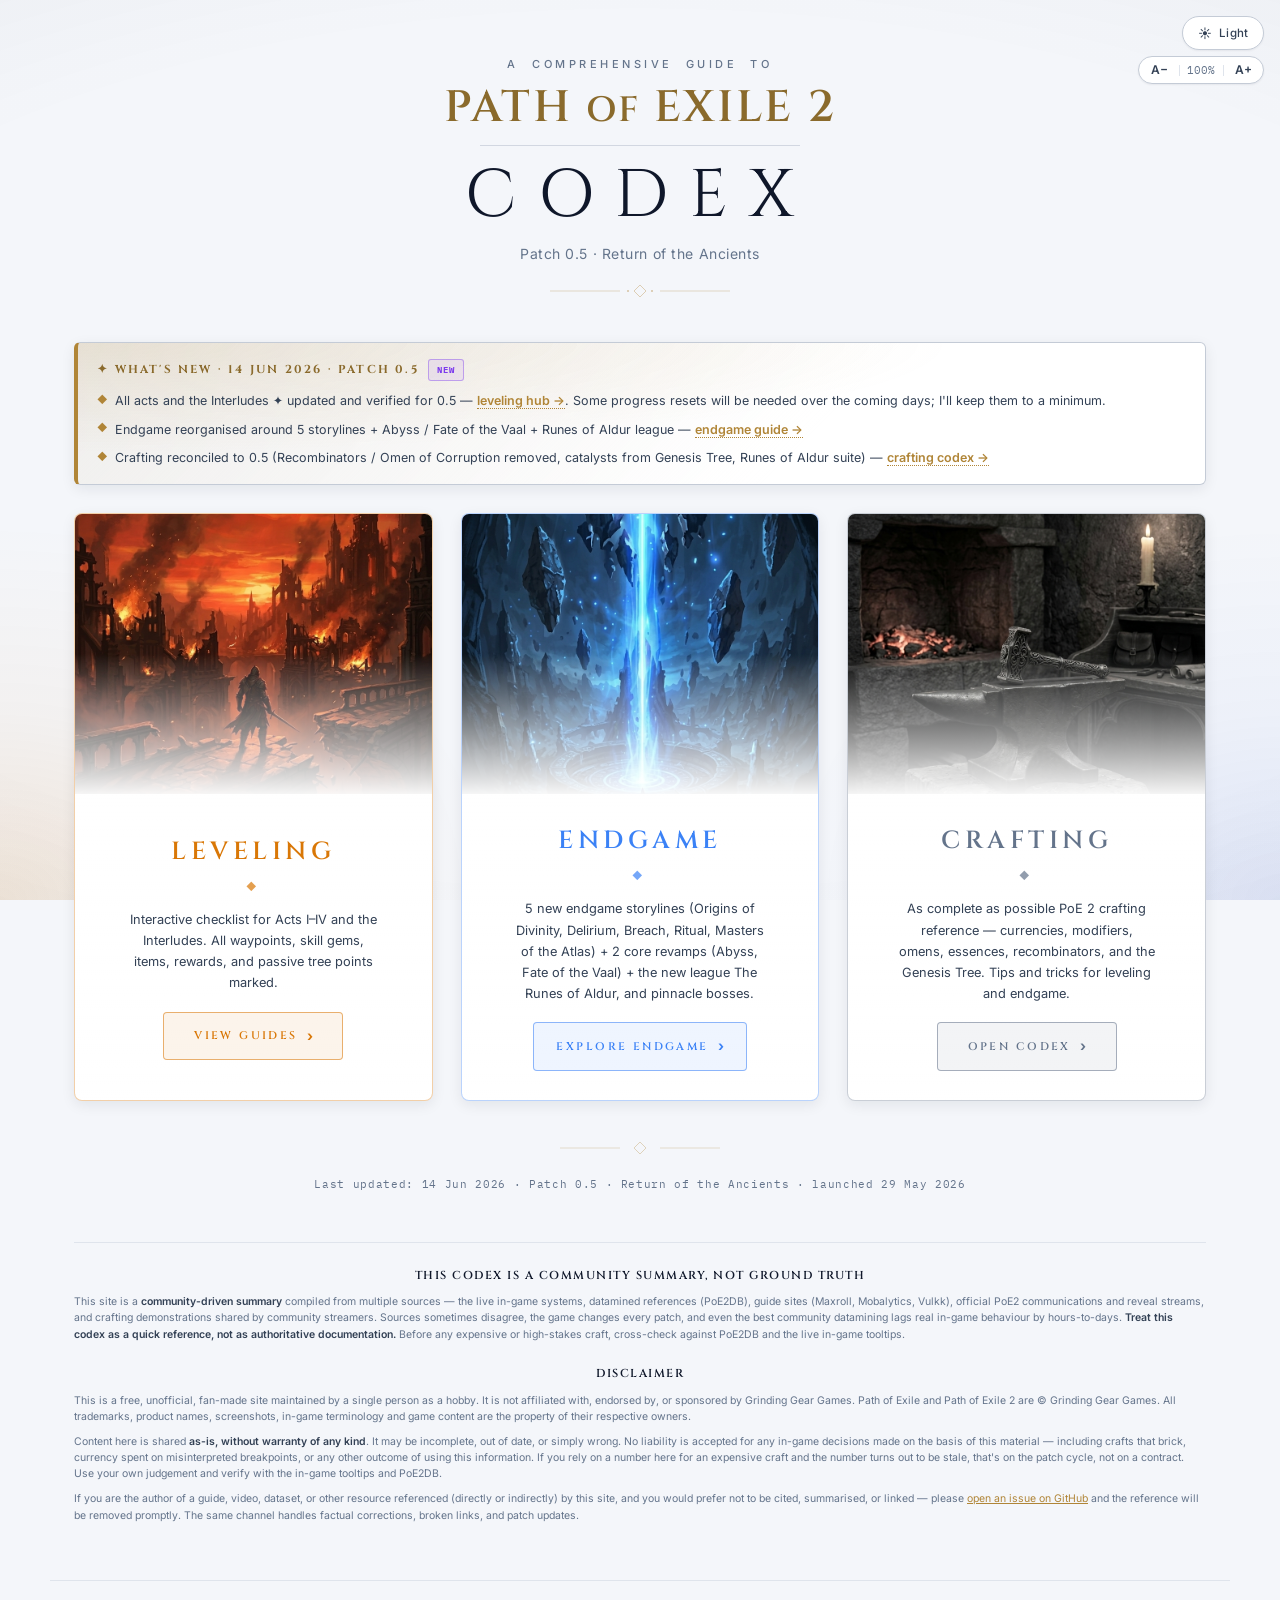
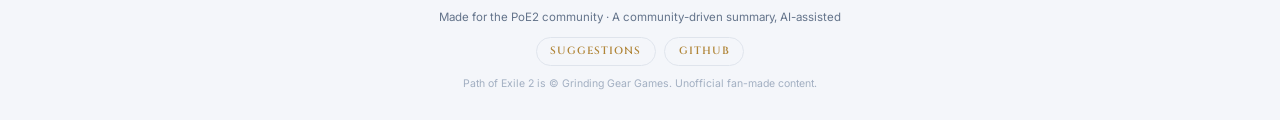
==== commit 603498d4: "Interludes: Oswin now required, split Bloodbilge; tidy index What's New - 5.1: Oswin/Wolvenhold is a" ====
--- a/index.html
+++ b/index.html
@@ -572,11 +572,7 @@
             </div>
             <ul class="whats-new-list">
                 <li class="whats-new-item">
-                    Interludes ✦ now updated and verified for 0.5 — 5.1–5.3 rebuilt with any-order routing and the Fate of the Vaal finale —
-                    <a href="poe2_interludes_guide.html">interludes guide →</a>.
-                </li>
-                <li class="whats-new-item">
-                    All acts ✦ updated and verified for 0.5 —
+                    All acts and the Interludes ✦ updated and verified for 0.5 —
                     <a href="poe2_leveling_guide.html">leveling hub →</a>.
                     Some progress resets will be needed over the coming days; I'll keep them to a minimum.
                 </li>
@@ -587,9 +583,6 @@
                 <li class="whats-new-item">
                     Crafting reconciled to 0.5 (Recombinators / Omen of Corruption removed, catalysts from Genesis Tree, Runes of Aldur suite) —
                     <a href="poe2_crafting_codex.html">crafting codex →</a>
-                </li>
-                <li class="whats-new-item">
-                    Campaign progress is moving a little slowly right now — family, friends, and a bit of touching grass. Updates will keep coming; be patient :)
                 </li>
             </ul>
         </aside>
@@ -657,7 +650,7 @@
                 <path d="M100 7 L160 7" stroke="currentColor" stroke-width="0.6" />
                 <path d="M80 1 L86 7 L80 13 L74 7 Z" stroke="currentColor" stroke-width="0.8" fill="none" />
             </svg>
-            <div class="codex-updated">Last updated: 30 May 2026 · Patch 0.5 · Return of the Ancients · launched 29 May 2026</div>
+            <div class="codex-updated">Last updated: 14 Jun 2026 · Patch 0.5 · Return of the Ancients · launched 29 May 2026</div>
         </div>
 
         <!-- ╔══ DISCLAIMER ═══════════════════════════════════════════════════ ╗ -->
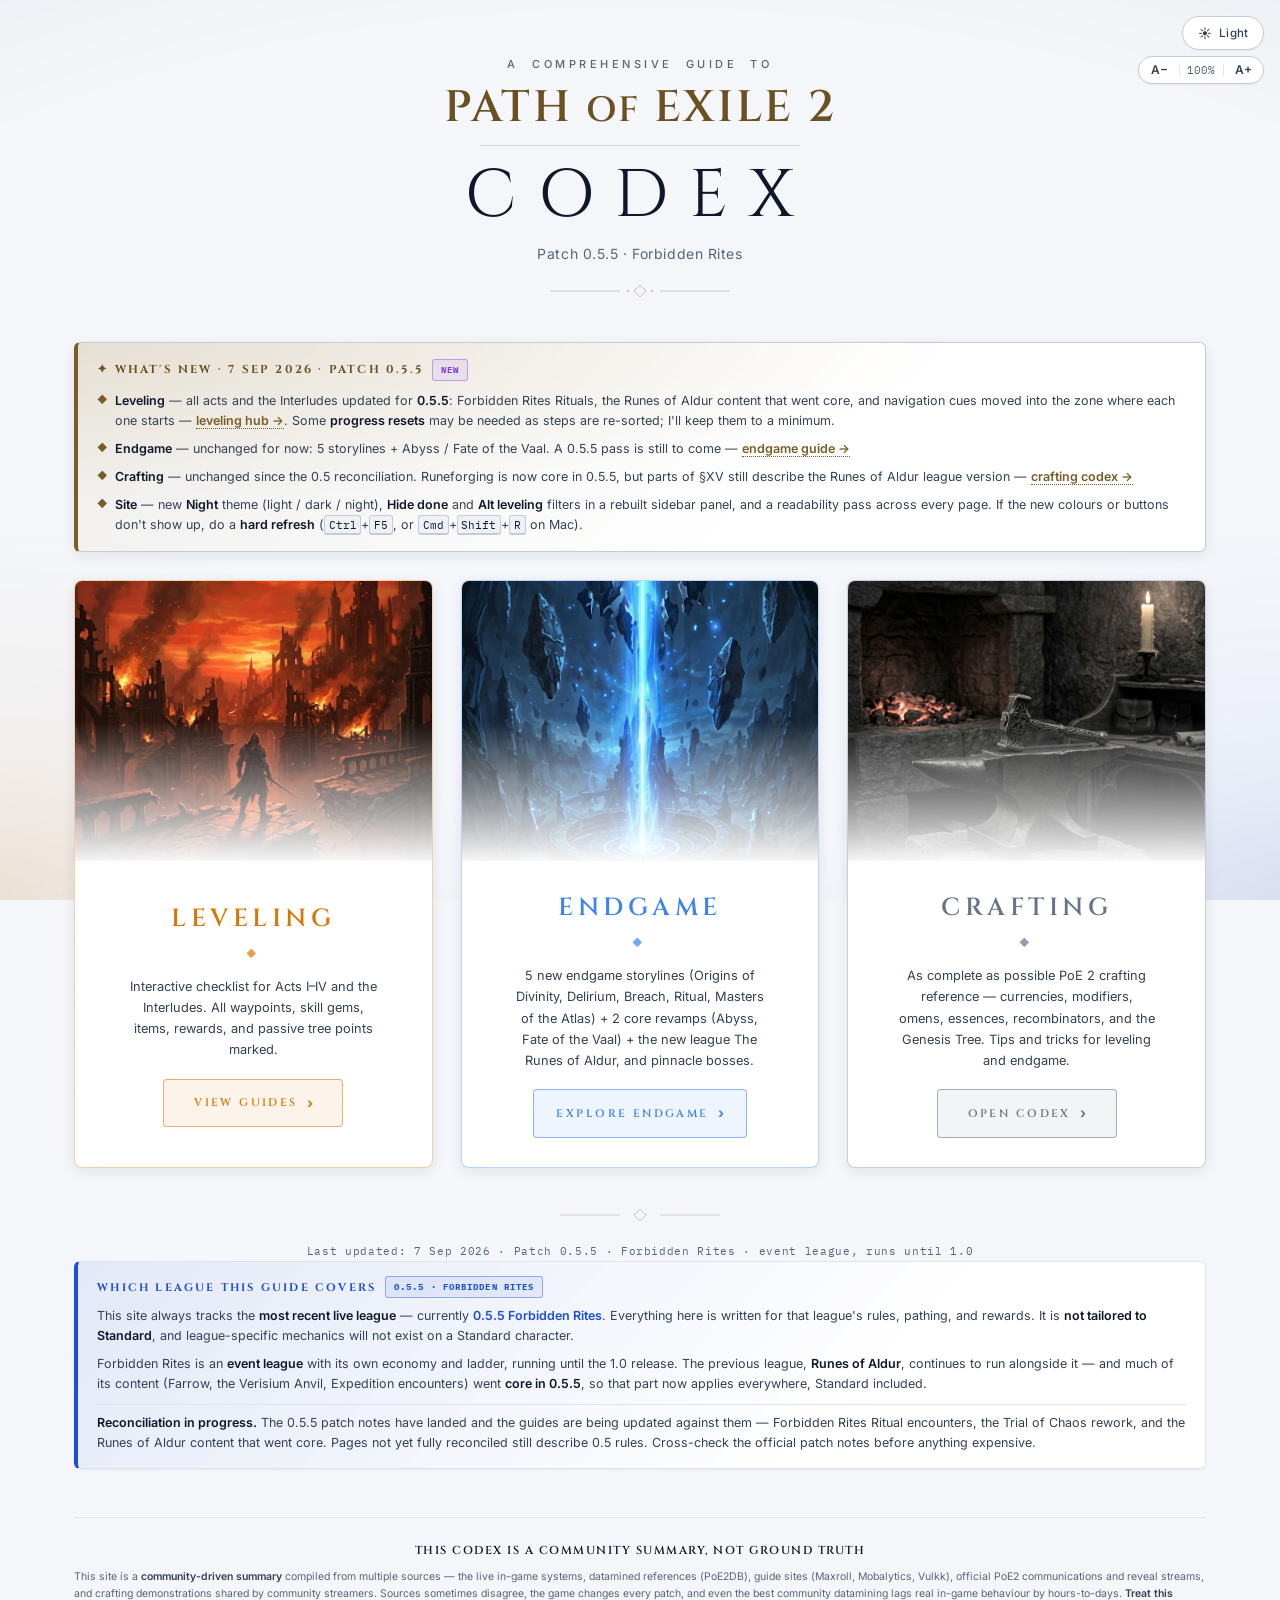
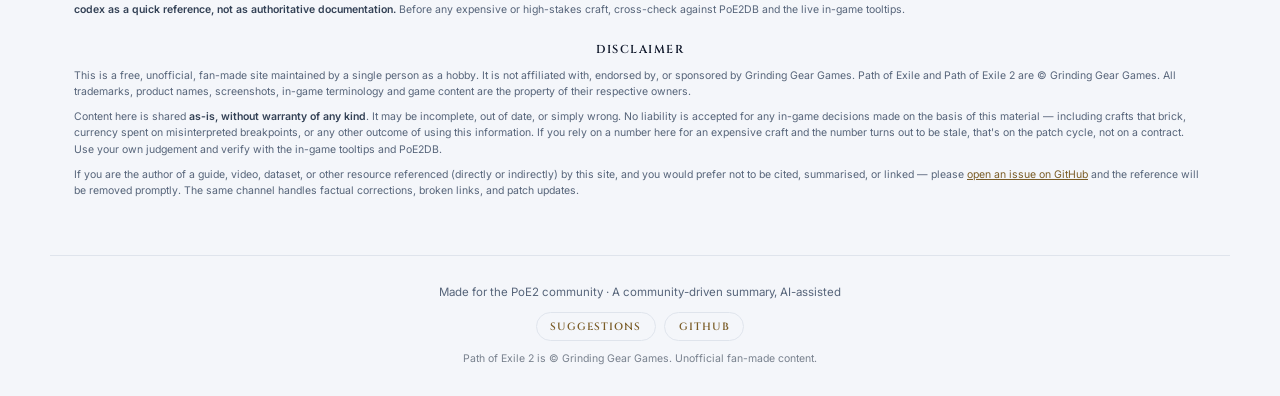
==== commit 66eb88d2: "feat(0.5.5): reconcile guides to Forbidden Rites, add view filters + Night theme Content — patch 0.5" ====
--- a/index.html
+++ b/index.html
@@ -14,25 +14,25 @@
 <head>
     <meta charset="UTF-8">
     <meta name="viewport" content="width=device-width, initial-scale=1.0">
-    <title>PoE2 Guide 0.5 — Campaign Leveling, Endgame & Crafting</title>
-    <meta name="description" content="PoE2 Patch 0.5 (Return of the Ancients): free Path of Exile 2 guide | PoE 2 campaign leveling, Endgame Atlas, and Crafting Codex. By a player for the community.">
+    <title>PoE2 Guide 0.5.5 — Campaign Leveling, Endgame & Crafting</title>
+    <meta name="description" content="PoE2 Patch 0.5.5 (Forbidden Rites): free Path of Exile 2 guide | PoE 2 campaign leveling, Endgame Atlas, and Crafting Codex. By a player for the community.">
     <meta name="author" content="domistae">
     <meta name="theme-color" content="#181410">
     <link rel="canonical" href="https://domistae.github.io/poe2-leveling/">
 
     <meta property="og:type" content="website">
     <meta property="og:site_name" content="PoE2 Leveling Guide">
-    <meta property="og:title" content="PoE2 Guide 0.5 — Campaign Leveling, Endgame & Crafting">
-    <meta property="og:description" content="PoE2 Patch 0.5 (Return of the Ancients): a free interactive Path of Exile 2 guide covering campaign leveling with progress tracking, Endgame Atlas progression, and the full Crafting Codex. Made by a player, for the community.">
+    <meta property="og:title" content="PoE2 Guide 0.5.5 — Campaign Leveling, Endgame & Crafting">
+    <meta property="og:description" content="PoE2 Patch 0.5.5 (Forbidden Rites): a free interactive Path of Exile 2 guide covering campaign leveling with progress tracking, Endgame Atlas progression, and the full Crafting Codex. Made by a player, for the community.">
     <meta property="og:url" content="https://domistae.github.io/poe2-leveling/">
     <meta property="og:image" content="https://domistae.github.io/poe2-leveling/og-image.png">
     <meta property="og:image:width" content="1200">
     <meta property="og:image:height" content="630">
-    <meta property="og:image:alt" content="Path of Exile 2 Leveling Guide — Interactive checklist for Patch 0.5 Return of the Ancients">
+    <meta property="og:image:alt" content="Path of Exile 2 Leveling Guide — Interactive checklist for Patch 0.5.5 Forbidden Rites">
 
     <meta name="twitter:card" content="summary_large_image">
-    <meta name="twitter:title" content="PoE2 Guide 0.5 — Campaign Leveling, Endgame & Crafting">
-    <meta name="twitter:description" content="PoE2 Patch 0.5 (Return of the Ancients): a free interactive Path of Exile 2 guide covering campaign leveling with progress tracking, Endgame Atlas progression, and the full Crafting Codex. Made by a player, for the community.">
+    <meta name="twitter:title" content="PoE2 Guide 0.5.5 — Campaign Leveling, Endgame & Crafting">
+    <meta name="twitter:description" content="PoE2 Patch 0.5.5 (Forbidden Rites): a free interactive Path of Exile 2 guide covering campaign leveling with progress tracking, Endgame Atlas progression, and the full Crafting Codex. Made by a player, for the community.">
     <meta name="twitter:image" content="https://domistae.github.io/poe2-leveling/og-image.png">
 
     <meta name="google-site-verification" content="97--Tcu6ftMsekIsByOualijpqUhXa_pOvMME-dgzXM" />
@@ -53,12 +53,13 @@
         (function() {
             try {
                 var saved = localStorage.getItem('poe2-theme');
-                if (saved === 'light' || saved === 'dark') {
-                    document.documentElement.setAttribute('data-theme', saved);
-                } else {
+                if (saved !== 'light' && saved !== 'dark' && saved !== 'night') {
                     var prefersLight = window.matchMedia && window.matchMedia('(prefers-color-scheme: light)').matches;
-                    document.documentElement.setAttribute('data-theme', prefersLight ? 'light' : 'dark');
+                    saved = prefersLight ? 'light' : 'dark';
                 }
+                /* night reuses the dark theme + a [data-tint] layer */
+                document.documentElement.setAttribute('data-theme', saved === 'light' ? 'light' : 'dark');
+                if (saved === 'night') document.documentElement.setAttribute('data-tint', 'night');
             } catch (e) {
                 document.documentElement.setAttribute('data-theme', 'dark');
             }
@@ -267,6 +268,48 @@
     }
     .whats-new-badge { animation: whats-new-pulse 2.6s ease-out infinite; }
     @media (prefers-reduced-motion: reduce) { .whats-new-badge { animation: none; } }
+
+    /* ─── LEAGUE SCOPE · what this site targets ─────────────────── */
+    .league-scope {
+        background: linear-gradient(135deg, var(--overlay-steel) 0%, var(--bg-surface) 70%);
+        border: 1px solid var(--border-subtle);
+        border-left: 4px solid var(--steel);
+        border-radius: 6px;
+        padding: 0.9rem 1.2rem 0.95rem;
+        margin: 0 0 1.25rem 0;
+        box-shadow: var(--shadow-sm);
+    }
+    .league-scope-header { display: flex; align-items: center; gap: 0.55rem; margin-bottom: 0.5rem; flex-wrap: wrap; }
+    .league-scope-label {
+        font-family: 'Cinzel', serif;
+        color: var(--steel);
+        font-size: 11px;
+        letter-spacing: 2.2px;
+        text-transform: uppercase;
+        font-weight: 700;
+    }
+    .league-scope-badge {
+        background: var(--overlay-steel);
+        color: var(--steel);
+        border: 1px solid rgba(29, 78, 216, 0.4);
+        font-family: 'IBM Plex Mono', monospace;
+        font-size: 9px;
+        font-weight: 700;
+        letter-spacing: 1.1px;
+        padding: 0.18rem 0.5rem;
+        border-radius: 3px;
+        text-transform: uppercase;
+    }
+    [data-theme="dark"] .league-scope-badge { border-color: rgba(126, 158, 184, 0.45); }
+    .league-scope p {
+        font-size: 0.78125rem;
+        line-height: 1.6;
+        color: var(--text-body);
+        margin: 0 0 0.5rem 0;
+    }
+    .league-scope p:last-child { margin-bottom: 0; }
+    .league-scope strong { color: var(--text-primary); font-weight: 600; }
+    .league-scope em { color: var(--steel); font-style: normal; font-weight: 600; }
 
     /* ─── HERO CARD GRID ────────────────────────────────────────── */
     .hero-grid {
@@ -552,7 +595,7 @@
             <div class="codex-wordmark">PATH <span class="of">OF</span> EXILE 2</div>
             <hr class="codex-wordmark-rule">
             <h1 class="codex-title">CODEX</h1>
-            <p class="codex-tagline">Patch 0.5 · Return of the Ancients</p>
+            <p class="codex-tagline">Patch 0.5.5 · Forbidden Rites</p>
 
             <svg class="codex-flourish" viewBox="0 0 180 16" fill="none" xmlns="http://www.w3.org/2000/svg" aria-hidden="true">
                 <path d="M0 8 L70 8" stroke="currentColor" stroke-width="0.6" />
@@ -567,22 +610,30 @@
         <!-- Reusable changelog. Add new <li class="whats-new-item"> entries on top. -->
         <aside class="whats-new" aria-label="What's new on this site">
             <div class="whats-new-header">
-                <span class="whats-new-label">✦ What's New · 14 Jun 2026 · Patch 0.5</span>
+                <span class="whats-new-label">✦ What's New · 7 Sep 2026 · Patch 0.5.5</span>
                 <span class="whats-new-badge">New</span>
             </div>
             <ul class="whats-new-list">
                 <li class="whats-new-item">
-                    All acts and the Interludes ✦ updated and verified for 0.5 —
-                    <a href="poe2_leveling_guide.html">leveling hub →</a>.
-                    Some progress resets will be needed over the coming days; I'll keep them to a minimum.
+                    <strong>Leveling</strong> — all acts and the Interludes updated for <strong>0.5.5</strong>:
+                    Forbidden Rites Rituals, the Runes of Aldur content that went core, and navigation cues moved
+                    into the zone where each one starts — <a href="poe2_leveling_guide.html">leveling hub →</a>.
+                    Some <strong>progress resets</strong> may be needed as steps are re-sorted; I'll keep them to a minimum.
                 </li>
                 <li class="whats-new-item">
-                    Endgame reorganised around 5 storylines + Abyss / Fate of the Vaal + Runes of Aldur league —
-                    <a href="poe2_endgame_guide.html">endgame guide →</a>
+                    <strong>Endgame</strong> — unchanged for now: 5 storylines + Abyss / Fate of the Vaal.
+                    A 0.5.5 pass is still to come — <a href="poe2_endgame_guide.html">endgame guide →</a>
                 </li>
                 <li class="whats-new-item">
-                    Crafting reconciled to 0.5 (Recombinators / Omen of Corruption removed, catalysts from Genesis Tree, Runes of Aldur suite) —
+                    <strong>Crafting</strong> — unchanged since the 0.5 reconciliation. Runeforging is now core in
+                    0.5.5, but parts of §XV still describe the Runes of Aldur league version —
                     <a href="poe2_crafting_codex.html">crafting codex →</a>
+                </li>
+                <li class="whats-new-item">
+                    <strong>Site</strong> — new <strong>Night</strong> theme (light / dark / night),
+                    <strong>Hide done</strong> and <strong>Alt leveling</strong> filters in a rebuilt sidebar panel,
+                    and a readability pass across every page. If the new colours or buttons don't show up,
+                    do a <strong>hard refresh</strong> (<kbd>Ctrl</kbd>+<kbd>F5</kbd>, or <kbd>Cmd</kbd>+<kbd>Shift</kbd>+<kbd>R</kbd> on Mac).
                 </li>
             </ul>
         </aside>
@@ -650,10 +701,37 @@
                 <path d="M100 7 L160 7" stroke="currentColor" stroke-width="0.6" />
                 <path d="M80 1 L86 7 L80 13 L74 7 Z" stroke="currentColor" stroke-width="0.8" fill="none" />
             </svg>
-            <div class="codex-updated">Last updated: 14 Jun 2026 · Patch 0.5 · Return of the Ancients · launched 29 May 2026</div>
+            <div class="codex-updated">Last updated: 7 Sep 2026 · Patch 0.5.5 · Forbidden Rites · event league, runs until 1.0</div>
         </div>
 
         <!-- ╔══ DISCLAIMER ═══════════════════════════════════════════════════ ╗ -->
+        <!-- ╔══ LEAGUE SCOPE · which league this site is written for ═════════ ╗ -->
+        <!-- Update the badge + first paragraph whenever a new league goes live. -->
+        <aside class="league-scope" aria-label="Which league this guide covers">
+            <div class="league-scope-header">
+                <span class="league-scope-label">Which League This Guide Covers</span>
+                <span class="league-scope-badge">0.5.5 · Forbidden Rites</span>
+            </div>
+            <p>
+                This site always tracks the <strong>most recent live league</strong> — currently
+                <em>0.5.5 Forbidden Rites</em>. Everything here is written for that league's rules,
+                pathing, and rewards. It is <strong>not tailored to Standard</strong>, and league-specific
+                mechanics will not exist on a Standard character.
+            </p>
+            <p>
+                Forbidden Rites is an <strong>event league</strong> with its own economy and ladder, running
+                until the 1.0 release. The previous league, <strong>Runes of Aldur</strong>, continues to run
+                alongside it — and much of its content (Farrow, the Verisium Anvil, Expedition encounters)
+                went <strong>core in 0.5.5</strong>, so that part now applies everywhere, Standard included.
+            </p>
+            <p style="border-top: 1px solid var(--border-subtle); padding-top: 0.5rem; margin-top: 0.6rem;">
+                <strong>Reconciliation in progress.</strong> The 0.5.5 patch notes have landed and the guides are
+                being updated against them — Forbidden Rites Ritual encounters, the Trial of Chaos rework, and the
+                Runes of Aldur content that went core. Pages not yet fully reconciled still describe 0.5 rules.
+                Cross-check the official patch notes before anything expensive.
+            </p>
+        </aside>
+
         <section class="disclaimer-block" aria-label="Disclaimer and sources">
             <h3>This Codex is a Community Summary, Not Ground Truth</h3>
             <p>
@@ -703,5 +781,27 @@
     </footer>
 
     <script src="assets/theme.js" defer></script>
+    <!-- Buy Me a Coffee widget (index + leveling hub only) -->
+    <style>
+      /* Trim the BMC widget a notch — button, message bubble, and donation panel.
+         Targets the injected markup from widget.prod.min.js; the message bubble is an
+         anonymous inline-styled div, keyed off its 18px font. transform on #bmc-iframe
+         shrinks the panel and its (cross-origin) text together. */
+      #bmc-wbtn { width: 50px !important; height: 50px !important; }
+      #bmc-wbtn img { width: 28px !important; height: 28px !important; }
+      #bmc-wbtn ~ div[style*="font-size: 18px"] { font-size: 12px !important; padding: 10px 12px !important; }
+      /* Dark theme: BMC hardcodes the message bubble white — recolor it to match the site. */
+      [data-theme="dark"] #bmc-wbtn ~ div[style*="font-size: 18px"] {
+        background: var(--bg-surface) !important; color: var(--text-body) !important;
+        border: 1px solid var(--border-subtle) !important;
+      }
+      /* Shrink the donation panel and bring its top down a bit (it opened nearly full-height). */
+      #bmc-iframe { transform: scale(0.85) !important; min-height: 0 !important; height: 600px !important; max-height: 80vh !important; }
+      /* While the panel is closed (opacity 0) it still sits there at full size with
+         pointer-events:auto, creating a dead click-zone. Let clicks pass through until
+         it opens (opacity flips to 1). */
+      #bmc-iframe[style*="opacity: 0"] { pointer-events: none !important; }
+    </style>
+    <script data-name="BMC-Widget" data-cfasync="false" src="https://cdnjs.buymeacoffee.com/1.0.0/widget.prod.min.js" data-id="domistae" data-description="Support me on Buy me a coffee!" data-message="Keeping the PoE2 Codex alive, one coffee at a time. ☕ Thanks for your support!" data-color="#FF5F5F" data-position="left" data-x_margin="18" data-y_margin="18"></script>
 </body>
 </html>
--- a/assets/base.css
+++ b/assets/base.css
@@ -15,28 +15,36 @@
     /* Text */
     --text-primary: #0f172a;     /* near-black, slate undertone */
     --text-body: #334155;
-    --text-muted: #64748b;
-    --text-dim: #94a3b8;
+    --text-muted: #57657a;       /* was #64748b — 3.90 contrast on light ground */
+    --text-dim: #636d7b;         /* was #94a3b8 — 2.37 */
     --parchment: #0f172a;        /* now means "darkest text" for headings */
 
-    /* Gold accents (PoE2 native) */
-    --gold: #b08537;
-    --gold-bright: #d4a258;
-    --gold-deep: #8a6a2c;
-
-    /* Semantic colors — bright, canonical PoE league hues */
-    --sage:    #16a34a;          /* tip / success / ritual / wildwood */
-    --burnt:   #dc2626;          /* warning / vaal */
-    --steel:   #1d4ed8;          /* loc / abyss */
-    --tan:     #b45309;          /* npc / fortress bronze */
-    --plum:    #7c3aed;          /* new pathing notes / breach */
+    /* Gold accents (PoE2 native).
+       LIGHT-MODE CONTRAST: these are text colours on a near-white ground, so
+       they are deepened to clear WCAG AA (4.5:1) at the 10-13px sizes the
+       guides actually use. The dark-theme block below keeps the brighter
+       values, which already pass there. Do not lighten these back without
+       re-checking contrast. */
+    --gold: #7a5c26;             /* was #b08537 — 2.61 */
+    --gold-bright: #d4a258;      /* decorative / dark-mode only */
+    --gold-deep: #6b5122;        /* was #8a6a2c — 3.87 */
+
+    /* Semantic colors — canonical PoE league hues, deepened for light mode */
+    --sage:    #0f7434;          /* was #16a34a — 2.80 */
+    --burnt:   #c11f1f;          /* was #dc2626 — 3.96 */
+    --steel:   #1d4ed8;          /* loc / abyss — already passes */
+    --tan:     #a44b08;          /* was #b45309 — 4.18 */
+    --plum:    #7c3aed;          /* TEMPORARY league content only (Forbidden Rites) */
+    --cue:     #8a6410;          /* navigational visual cues — soft yellow */
     --crimson: #b91c1c;          /* pinnacle threats */
 
     /* Per-league solid colors (used in endgame zone cards + diagram) */
     --c-fortress:   #b45309;     /* NW · precursor bronze */
     --c-vaal:       #991b1b;     /* N  · vaal crimson */
     --c-abyss:      #047857;     /* E  · deep green (per user) */
-    --c-expedition: #d97706;     /* SE · Kalguuran gold */
+    --c-expedition: #a55b05;     /* SE · Kalguuran gold — deepened from #d97706;
+                                    Atlas tiles carry cream text, which only
+                                    reached 2.86 against the brighter gold */
     --c-breach:     #7c3aed;     /* S  · breach purple */
     --c-delirium:   #64748b;     /* SW · silver chrome (mid-stop) */
     --c-delirium-a: #e2e8f0;     /* light end of silver gradient */
@@ -56,6 +64,7 @@
     --overlay-steel: rgba(29, 78, 216, 0.08);
     --overlay-tan: rgba(180, 83, 9, 0.08);
     --overlay-plum: rgba(124, 58, 237, 0.08);
+    --overlay-cue: rgba(214, 178, 66, 0.13);
 
     /* Body font weight feels lighter on cream — use normal */
     --body-weight: 400;
@@ -71,20 +80,25 @@
 
     --text-primary: #d8cab0;
     --text-body: #b8a888;
-    --text-muted: #8a7c64;
-    --text-dim: #5a4f3e;
+    /* DARK-MODE CONTRAST: these are text colours on the near-black ground.
+       Lightened to clear WCAG AA (4.5:1) at the 10-13px sizes in use.
+       --text-muted is kept a step brighter than --text-dim so the two levels
+       of de-emphasis stay distinguishable. Do not darken without re-checking. */
+    --text-muted: #ae9d7e;       /* was #8a7c64 — 3.84 */
+    --text-dim: #978468;         /* was #5a4f3e — 2.12, the worst on the site */
     --parchment: #e8d8a8;
 
-    --gold: #c89860;
+    --gold: #c89860;             /* already passes */
     --gold-bright: #e8b878;
-    --gold-deep: #a07840;
+    --gold-deep: #b18547;        /* was #a07840 — 3.92 */
 
     --sage:    #9bb87a;
-    --burnt:   #c87060;
+    --burnt:   #d27565;          /* was #c87060 — 4.31 */
     --steel:   #7e9eb8;
     --tan:     #c4a47e;
     --plum:    #b88aa0;
-    --crimson: #c84a4a;
+    --cue:     #e3cd86;          /* soft yellow — visual cues */
+    --crimson: #fa5c5c;          /* was #c84a4a — 3.15 */
 
     /* Per-league colors — slightly desaturated for dark mode */
     --c-fortress:   #d97706;
@@ -108,12 +122,77 @@
     --overlay-steel: rgba(126, 158, 184, 0.08);
     --overlay-tan: rgba(196, 164, 126, 0.08);
     --overlay-plum: rgba(184, 138, 160, 0.08);
+    --overlay-cue: rgba(227, 205, 134, 0.10);
 
     --body-weight: 300;
+}
+
+/* ─── NIGHT ────────────────────────────────────────────────────
+   A cool, near-black variant of the dark theme (requested on GitHub:
+   "a dark one with black or blueish background").
+
+   It is layered as a separate [data-tint] attribute ON TOP of
+   data-theme="dark" rather than being its own data-theme value. That
+   matters: there are ~117 `[data-theme="dark"] .foo` rules spread across
+   base.css, checklist.css and several pages' inline styles. Reusing the
+   dark theme means every one of them keeps applying, and only the ground
+   and text tokens are re-pointed here.
+
+   Gold accents are deliberately kept — the darker ground only increases
+   their contrast, and it preserves the site's identity. */
+/* :root[...] (0,2,0) is used deliberately so these also beat the
+   `[data-theme="dark"]` (0,1,0) blocks declared inside individual pages'
+   inline <style>, which would otherwise win on source order. */
+:root[data-tint="night"] {
+    --bg-base:      #080b12;
+    --bg-surface:   #0e131c;
+    --bg-elevated:  #141b27;
+    --bg-step:      #0b1017;
+    --border-subtle: #1e2836;
+    --border-accent: #35485f;
+
+    --text-primary: #e4eaf3;
+    --text-body:    #c3cddb;
+    --text-muted:   #9aa8ba;
+    --text-dim:     #8694a6;
+    --parchment:    #dce5f2;
+
+    --shadow-sm: 0 1px 2px rgba(0, 0, 0, 0.45);
+    --shadow-md: 0 4px 16px rgba(0, 0, 0, 0.55);
+    --shadow-lg: 0 12px 36px rgba(0, 0, 0, 0.7);
+}
+/* Warm amber wash on the dark body becomes a cool blue one */
+:root[data-tint="night"] body {
+    background: radial-gradient(ellipse at top left, rgba(96, 140, 210, 0.09) 0%, transparent 55%), var(--bg-base);
+}
+/* The sidebar gradient is hardcoded warm brown in checklist.css and in two
+   pages' inline styles — re-point it once here instead of in three files. */
+:root[data-tint="night"] .sidebar {
+    background: linear-gradient(180deg, rgba(14, 19, 28, 0.95) 0%, rgba(8, 11, 18, 0.95) 100%);
+}
+/* Landing-page atmosphere: swap the ember/aether wash to cool blues */
+:root[data-tint="night"] {
+    --hero-ember:  radial-gradient(ellipse 70% 80% at bottom left,  rgba(56, 92, 158, 0.30) 0%, rgba(30, 50, 100, 0.14) 28%, transparent 62%);
+    --hero-aether: radial-gradient(ellipse 70% 80% at bottom right, rgba(90, 130, 190, 0.26) 0%, rgba(30, 50, 100, 0.14) 28%, transparent 62%);
 }
 
 /* ─── BASE ─────────────────────────────────────────────────── */
 * { box-sizing: border-box; margin: 0; padding: 0; }
+
+/* Keyboard keys. Previously only the crafting codex styled <kbd>, so the
+   element fell back to the browser default anywhere else. Shared here;
+   the codex's own rule still overrides it there. */
+kbd {
+    font-family: 'IBM Plex Mono', monospace;
+    font-size: 0.9em;
+    padding: 0.08em 0.34em;
+    border: 1px solid var(--border-accent);
+    border-bottom-width: 2px;
+    border-radius: 3px;
+    background: var(--bg-elevated);
+    color: var(--text-primary);
+    white-space: nowrap;
+}
 html {
     scroll-behavior: smooth;
     /* Leaves room for the sticky .top-nav so anchor jumps don't hide the target heading. */
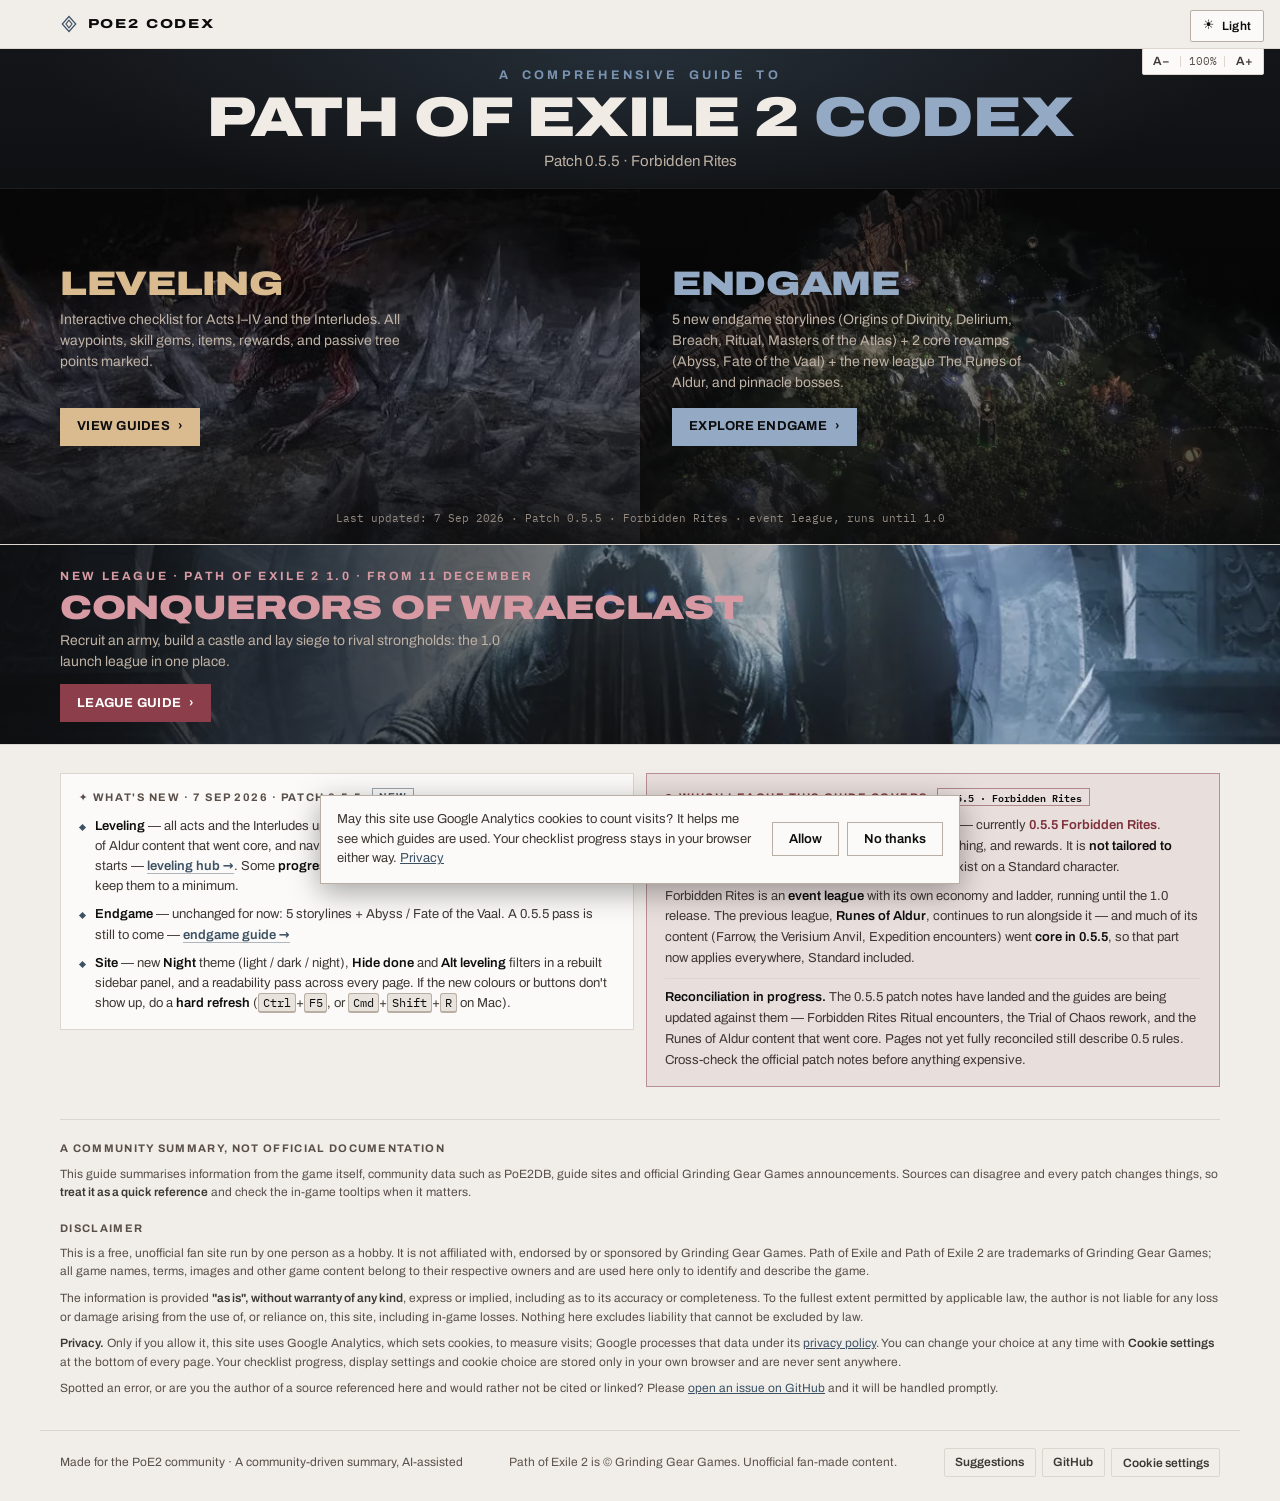
==== commit 1a0bbba2: "feat: act page redesign, league page, consent, self-hosted fonts and site checks Act pages (Acts I-I" ====
--- a/index.html
+++ b/index.html
@@ -14,16 +14,18 @@
 <head>
     <meta charset="UTF-8">
     <meta name="viewport" content="width=device-width, initial-scale=1.0">
-    <title>PoE2 Guide 0.5.5 — Campaign Leveling, Endgame & Crafting</title>
-    <meta name="description" content="PoE2 Patch 0.5.5 (Forbidden Rites): free Path of Exile 2 guide | PoE 2 campaign leveling, Endgame Atlas, and Crafting Codex. By a player for the community.">
+    <meta http-equiv="Content-Security-Policy" content="default-src 'self'; script-src 'self' https://www.googletagmanager.com; style-src 'self' 'unsafe-inline'; font-src 'self'; img-src 'self' data: https://*.google-analytics.com https://*.googletagmanager.com; connect-src 'self' https://*.google-analytics.com https://*.analytics.google.com https://*.googletagmanager.com; object-src 'none'; base-uri 'self'; form-action 'none'">
+    <meta name="referrer" content="strict-origin-when-cross-origin">
+    <title>PoE2 Guide 0.5.5 — Campaign Leveling &amp; Endgame</title>
+    <meta name="description" content="PoE2 Patch 0.5.5 (Forbidden Rites): free Path of Exile 2 guide | PoE 2 campaign leveling and Endgame Atlas. By a player for the community.">
     <meta name="author" content="domistae">
     <meta name="theme-color" content="#181410">
     <link rel="canonical" href="https://domistae.github.io/poe2-leveling/">
 
     <meta property="og:type" content="website">
     <meta property="og:site_name" content="PoE2 Leveling Guide">
-    <meta property="og:title" content="PoE2 Guide 0.5.5 — Campaign Leveling, Endgame & Crafting">
-    <meta property="og:description" content="PoE2 Patch 0.5.5 (Forbidden Rites): a free interactive Path of Exile 2 guide covering campaign leveling with progress tracking, Endgame Atlas progression, and the full Crafting Codex. Made by a player, for the community.">
+    <meta property="og:title" content="PoE2 Guide 0.5.5 — Campaign Leveling & Endgame">
+    <meta property="og:description" content="PoE2 Patch 0.5.5 (Forbidden Rites): a free interactive Path of Exile 2 guide covering campaign leveling with progress tracking and Endgame Atlas progression. Made by a player, for the community.">
     <meta property="og:url" content="https://domistae.github.io/poe2-leveling/">
     <meta property="og:image" content="https://domistae.github.io/poe2-leveling/og-image.png">
     <meta property="og:image:width" content="1200">
@@ -31,582 +33,335 @@
     <meta property="og:image:alt" content="Path of Exile 2 Leveling Guide — Interactive checklist for Patch 0.5.5 Forbidden Rites">
 
     <meta name="twitter:card" content="summary_large_image">
-    <meta name="twitter:title" content="PoE2 Guide 0.5.5 — Campaign Leveling, Endgame & Crafting">
-    <meta name="twitter:description" content="PoE2 Patch 0.5.5 (Forbidden Rites): a free interactive Path of Exile 2 guide covering campaign leveling with progress tracking, Endgame Atlas progression, and the full Crafting Codex. Made by a player, for the community.">
+    <meta name="twitter:title" content="PoE2 Guide 0.5.5 — Campaign Leveling & Endgame">
+    <meta name="twitter:description" content="PoE2 Patch 0.5.5 (Forbidden Rites): a free interactive Path of Exile 2 guide covering campaign leveling with progress tracking and Endgame Atlas progression. Made by a player, for the community.">
     <meta name="twitter:image" content="https://domistae.github.io/poe2-leveling/og-image.png">
 
-    <meta name="google-site-verification" content="97--Tcu6ftMsekIsByOualijpqUhXa_pOvMME-dgzXM" />
-
-    <script async src="https://www.googletagmanager.com/gtag/js?id=G-7N3S1HHM51"></script>
-    <script>
-        window.dataLayer = window.dataLayer || [];
-        function gtag(){dataLayer.push(arguments);}
-        gtag('js', new Date());
-        gtag('config', 'G-7N3S1HHM51');
-    </script>
-
-    <link rel="preconnect" href="https://fonts.googleapis.com">
-    <link rel="preconnect" href="https://fonts.gstatic.com" crossorigin>
-    <link href="https://fonts.googleapis.com/css2?family=Cinzel:wght@500;600;700&family=Inter:wght@300;400;500;600;700&family=IBM+Plex+Mono:wght@400;500;600&display=swap" rel="stylesheet">
-
-    <script>
-        (function() {
-            try {
-                var saved = localStorage.getItem('poe2-theme');
-                if (saved !== 'light' && saved !== 'dark' && saved !== 'night') {
-                    var prefersLight = window.matchMedia && window.matchMedia('(prefers-color-scheme: light)').matches;
-                    saved = prefersLight ? 'light' : 'dark';
-                }
-                /* night reuses the dark theme + a [data-tint] layer */
-                document.documentElement.setAttribute('data-theme', saved === 'light' ? 'light' : 'dark');
-                if (saved === 'night') document.documentElement.setAttribute('data-tint', 'night');
-            } catch (e) {
-                document.documentElement.setAttribute('data-theme', 'dark');
-            }
-            try {
-                var fs = parseFloat(localStorage.getItem('poe2-font-scale'));
-                if (fs >= 0.85 && fs <= 1.30) document.documentElement.style.setProperty('--user-font-scale', fs);
-            } catch (e) {}
-        })();
-    </script>
+    <meta name="google-site-verification" content="97--Tcu6ftMsekIsByOualijpqUhXa_pOvMME-dgzXM">
+    <script src="assets/analytics.js" defer></script>
+    <link rel="stylesheet" href="assets/fonts/fonts.css">
+
+    <script src="assets/site.js"></script>
 
     <link rel="stylesheet" href="assets/base.css">
     <style>
-/* Index-specific extras layered on top of assets/base.css */
-:root {
-    --hero-ember:  radial-gradient(ellipse 65% 70% at bottom left,  rgba(217, 119, 6, 0.13) 0%, rgba(217, 119, 6, 0.04) 30%, transparent 60%);
-    --hero-aether: radial-gradient(ellipse 65% 70% at bottom right, rgba(29, 78, 216, 0.10) 0%, rgba(29, 78, 216, 0.03) 30%, transparent 60%);
-}
-[data-theme="dark"] {
-    --hero-ember:  radial-gradient(ellipse 70% 80% at bottom left,  rgba(217, 119, 6, 0.32) 0%, rgba(180, 70, 20, 0.14) 28%, transparent 62%);
-    --hero-aether: radial-gradient(ellipse 70% 80% at bottom right, rgba(56, 92, 158, 0.34) 0%, rgba(30, 50, 100, 0.16) 28%, transparent 62%);
-}
+/* ─── Home page — 2027 look. Text is unchanged; only layout + styling. ─── */
 body { overflow-x: hidden; }
 a { color: inherit; }
 
-
-    /* ─── DUAL-MOOD ATMOSPHERIC BACKGROUND ──────────────────────── */
-    .codex-bg { position: fixed; inset: 0; z-index: 0; pointer-events: none; overflow: hidden; }
-    .codex-bg-art {
-        position: absolute; inset: 0;
-        background-size: cover;
-        background-position: center;
-        opacity: 0.55;
-        mix-blend-mode: screen;
+/* Top bar (wordmark left, theme toggle floats right as on every page) */
+.home-bar {
+    position: relative; z-index: 5;
+    max-width: 1200px; margin: 0 auto;
+    min-height: 48px; padding: 0 7.5rem 0 1.25rem;
+    display: flex; align-items: center;
+}
+.home-mark {
+    font-family: var(--font-display); font-variation-settings: 'wdth' 125;
+    font-weight: 800; font-size: 0.8125rem; letter-spacing: 0.14em; text-transform: uppercase;
+    color: var(--text-primary); text-decoration: none;
+    display: inline-flex; align-items: center; gap: 0.6rem;
+}
+.home-mark svg { color: var(--gold); }
+
+/* ─── MASTHEAD: the site title on its own band (no artwork behind it) ───
+   Dark slate from the design palette: soft #3c5163 glow over #141518 → #0f1012. */
+.masthead {
+    position: relative; color: #ece6df; padding: 1.05rem 1.25rem 0.95rem;
+    border-top: 1px solid var(--border-subtle);
+    background:
+        radial-gradient(ellipse 65% 170% at 50% 0%, rgba(60,81,99,.42) 0%, rgba(60,81,99,0) 72%),
+        linear-gradient(180deg, #141518 0%, #0f1012 100%);
+}
+
+/* ─── HERO: Leveling + Endgame on their artwork, dark in both themes ─── */
+.hero {
+    position: relative; overflow: hidden;
+    background: #0d0d0e; color: #ece6df;
+    border-top: 1px solid rgba(236,230,223,.07);
+    border-bottom: 1px solid var(--border-subtle);
+}
+.hero-art { position: absolute; inset: 0; display: flex; }
+.hero-art span { position: relative; flex: 1; overflow: hidden; }
+/* the picture sits on ::before so it can zoom inside its own half on hover */
+.hero-art span::before {
+    content: ''; position: absolute; inset: 0;
+    background: var(--art) var(--art-pos) / cover no-repeat;
+    filter: saturate(.7) brightness(.8); transition: transform .4s, filter .4s;
+}
+.hero-art .left  { --art: url('img/card-leveling.webp'); --art-pos: 42% center; }
+.hero-art .right { --art: url('img/card-endgame.webp');  --art-pos: center; }
+.hero:has(.hero-card--leveling:hover) .hero-art .left::before,
+.hero:has(.hero-card--endgame:hover) .hero-art .right::before { transform: scale(1.04); filter: saturate(.75) brightness(.92); }
+.hero::after {
+    content: ''; position: absolute; inset: 0; pointer-events: none;
+    background: linear-gradient(180deg, rgba(13,13,14,.5) 0%, rgba(13,13,14,.3) 45%, rgba(13,13,14,.85) 100%);
+}
+.hero-inner {
+    position: relative; z-index: 1;
+    max-width: 1200px; margin: 0 auto;
+    padding: 5rem 1.25rem 4rem;
+}
+.codex-header { text-align: center; display: flex; flex-direction: column; align-items: center; gap: 0.35rem; }
+.codex-eyebrow {
+    font-size: 0.78125rem; font-weight: 700; letter-spacing: 0.26em; text-transform: uppercase;
+    color: #7993b1;
+}
+.codex-title-line {
+    margin: 0; display: flex; flex-wrap: wrap; justify-content: center; gap: 0 0.28em;
+    font-family: var(--font-display); font-variation-settings: 'wdth' 125;
+    font-weight: 900; font-size: clamp(1.9rem, calc(4.4vw * var(--user-font-scale, 1)), 3.5rem * var(--user-font-scale, 1)); line-height: 0.95; letter-spacing: -0.015em;
+}
+.codex-wordmark { color: #f0ebe5; }
+.codex-title { color: #93a9c4; }
+.codex-tagline { font-size: 0.9375rem; color: #bfb2a5; margin: 0; }
+
+/* Two fixed columns; they stack at the same breakpoint as the artwork below,
+   so each card always sits on its own image. */
+.hero-grid {
+    display: grid; grid-template-columns: 1fr 1fr;
+    gap: 1.75rem 4rem;
+}
+/* Each entry has its own colour for title and button (design palette, Night):
+   Leveling tan, Endgame steel blue, League burgundy as on the act pages
+   (the League colours sit in the .league-banner rule further down). */
+.hero-card--leveling { --accent: #d9bb8f; --accent-title: #d9bb8f; --accent-ink: #0d0d0e; }
+.hero-card--endgame  { --accent: #93a9c4; --accent-title: #93a9c4; --accent-ink: #0d0d0e; }
+.hero-card { display: flex; flex-direction: column; gap: 0.6rem; text-decoration: none; color: #ece6df; }
+.hero-card-title {
+    margin: 0; font-family: var(--font-display); font-variation-settings: 'wdth' 125;
+    font-weight: 900; font-size: 2.125rem; line-height: 0.9; letter-spacing: -0.01em; color: var(--accent-title);
+}
+.hero-card-desc { margin: 0 0 0.3rem; font-size: 0.875rem; line-height: 1.5; color: #bfb2a5; max-width: 46ch; }
+/* margin-top: auto pins the button to the bottom of its card, so both cards'
+   buttons line up however long each description is */
+.hero-cta {
+    align-self: flex-start; margin-top: auto;
+    display: inline-flex; align-items: center; gap: 0.5rem;
+    height: 38px; padding: 0 1rem;
+    font-size: 0.8125rem; font-weight: 700; letter-spacing: 0.02em;
+    background: var(--accent); color: var(--accent-ink); border: 1px solid var(--accent);
+    transition: filter .15s;
+}
+.hero-card:hover .hero-cta, .league-banner:hover .hero-cta { filter: brightness(1.15); }
+.hero-cta-arrow { font-weight: 700; }
+
+/* ─── LEAGUE BANNER: full width under the hero, dark in both themes ───
+   Seasonal: text in the markup, picture in .league-banner-art. */
+.league-banner {
+    --accent: #8c3f4a; --accent-title: #d79aa3; --accent-ink: #ffffff;
+    position: relative; display: block; overflow: hidden;
+    background: #0d0d0e; color: #ece6df; text-decoration: none;
+    border-bottom: 1px solid var(--border-subtle);
+}
+.league-banner-art {
+    position: absolute; inset: 0;
+    /* picture: img/card-league.webp (seasonal), darkened on the left behind the text */
+    background:
+        linear-gradient(90deg, rgba(13,13,14,.88) 0%, rgba(13,13,14,.62) 38%, rgba(13,13,14,.12) 70%, rgba(13,13,14,0) 100%),
+        url('img/card-league.webp') center 30% / cover no-repeat,
+        #160f12;
+    transition: transform .4s, filter .4s;
+}
+.league-banner:hover .league-banner-art { transform: scale(1.04); filter: brightness(1.15); }
+.league-banner-inner {
+    position: relative; max-width: 1200px; margin: 0 auto; min-height: 168px;
+    padding: 1.35rem 1.25rem; display: flex; flex-direction: column; justify-content: center; gap: 0.45rem;
+}
+.league-banner-eyebrow {
+    font-size: 0.75rem; font-weight: 700; letter-spacing: 0.22em; text-transform: uppercase; color: #d79aa3;
+}
+.league-banner-title {
+    font-family: var(--font-display); font-variation-settings: 'wdth' 125;
+    font-weight: 900; font-size: 2.125rem; line-height: 0.9; letter-spacing: -0.01em; color: var(--accent-title);
+}
+.league-banner-desc { font-size: 0.875rem; line-height: 1.5; color: #bfb2a5; max-width: 60ch; margin-bottom: 0.3rem; }
+.league-banner .hero-cta { margin-top: 0; }
+.codex-updated {
+    position: relative; z-index: 1; text-align: center;
+    font-family: var(--font-mono); font-size: 0.6875rem; color: #948a80;
+    padding: 0 1.25rem 1.1rem;
+}
+
+/* ─── BELOW THE HERO ─── */
+.codex-page { position: relative; z-index: 2; max-width: 1200px; margin: 0 auto; padding: 1.75rem 1.25rem 1rem; }
+.home-cols {
+    display: grid; grid-template-columns: repeat(auto-fit, minmax(min(380px, 100%), 1fr));
+    gap: 0.75rem; align-items: start;
+}
+
+/* What's new */
+.whats-new {
+    background: var(--bg-surface); border: 1px solid var(--border-subtle);
+    padding: 0.9rem 1.1rem 1rem; margin: 0;
+}
+.whats-new-header { display: flex; align-items: center; gap: 0.55rem; margin-bottom: 0.6rem; flex-wrap: wrap; }
+.whats-new-label { color: var(--text-muted); font-size: 0.6875rem; letter-spacing: 0.14em; text-transform: uppercase; font-weight: 700; }
+.whats-new-badge {
+    color: var(--gold); border: 1px solid color-mix(in srgb, currentColor 50%, transparent);
+    font-size: 0.625rem; font-weight: 700; letter-spacing: 0.08em; padding: 0 0.4rem; line-height: 1.6;
+    text-transform: uppercase;
+}
+.whats-new-list { list-style: none; padding: 0; margin: 0; display: flex; flex-direction: column; gap: 0.5rem; }
+.whats-new-item { font-size: 0.8125rem; color: var(--text-body); line-height: 1.55; padding-left: 1rem; position: relative; }
+.whats-new-item::before {
+    content: ''; position: absolute; left: 0.1rem; top: 0.55rem;
+    width: 5px; height: 5px; background: var(--gold); transform: rotate(45deg);
+}
+.whats-new-item strong { color: var(--text-primary); font-weight: 600; }
+.whats-new-item a {
+    color: var(--gold); text-decoration: none; font-weight: 600;
+    border-bottom: 1px solid color-mix(in srgb, currentColor 40%, transparent);
+}
+.whats-new-item a:hover { color: var(--text-primary); }
+
+/* League scope — the one burgundy element */
+.league-scope {
+    background: var(--overlay-plum);
+    border: 1px solid color-mix(in srgb, var(--plum) 45%, transparent);
+    padding: 0.9rem 1.1rem 1rem; margin: 0;
+}
+.league-scope-header { display: flex; align-items: center; gap: 0.55rem; margin-bottom: 0.55rem; flex-wrap: wrap; }
+.league-scope-label {
+    color: var(--plum); font-size: 0.6875rem; letter-spacing: 0.14em; text-transform: uppercase; font-weight: 700;
+    display: inline-flex; align-items: center; gap: 0.45rem;
+}
+.league-scope-label::before { content: ''; width: 7px; height: 7px; border-radius: 50%; background: var(--plum); }
+.league-scope-badge {
+    color: var(--text-primary); border: 1px solid color-mix(in srgb, var(--plum) 50%, transparent);
+    font-family: var(--font-mono); font-size: 0.625rem; font-weight: 600; padding: 0 0.4rem; line-height: 1.6;
+}
+.league-scope p { font-size: 0.8125rem; line-height: 1.6; color: var(--text-body); margin: 0 0 0.5rem; }
+.league-scope p:last-child { margin-bottom: 0; }
+.league-scope strong { color: var(--text-primary); font-weight: 600; }
+.league-scope em { color: var(--plum); font-style: normal; font-weight: 600; }
+
+/* Disclaimer */
+.disclaimer-block { margin: 2rem 0 1rem; padding: 1.25rem 0 0; border-top: 1px solid var(--border-subtle); }
+.disclaimer-block h3 {
+    color: var(--text-muted); font-size: 0.6875rem; letter-spacing: 0.12em; text-transform: uppercase;
+    margin: 0 0 0.45rem; font-weight: 700;
+}
+.disclaimer-block h3:not(:first-child) { margin-top: 1.1rem; }
+.disclaimer-block p { font-size: 0.75rem; color: var(--text-muted); line-height: 1.55; margin: 0 0 0.5rem; }
+.disclaimer-block p:last-child { margin-bottom: 0; }
+.disclaimer-block strong { color: var(--text-body); font-weight: 600; }
+.disclaimer-block a { color: var(--gold); text-decoration: underline; }
+.disclaimer-block a:hover { color: var(--text-primary); }
+
+/* Footer */
+.site-footer {
+    position: relative; z-index: 2; max-width: 1200px; margin: 0 auto;
+    padding: 1.1rem 1.25rem 1.5rem; border-top: 1px solid var(--border-subtle);
+    color: var(--text-muted); font-size: 0.75rem; line-height: 1.55;
+    display: flex; flex-wrap: wrap; align-items: center; justify-content: space-between; gap: 0.5rem 1.25rem;
+}
+.site-footer-links { display: flex; gap: 0.4rem; flex-wrap: wrap; order: 3; }
+.site-footer-link {
+    color: var(--text-body); text-decoration: none; font-size: 0.75rem; font-weight: 600;
+    padding: 0.25rem 0.65rem; border: 1px solid var(--border-subtle); border-radius: 2px;
+}
+.site-footer-link:hover { color: var(--text-primary); border-color: var(--border-accent); }
+.site-footer-disclaimer { font-size: 0.75rem; color: var(--text-dim); }
+
+/* ─── TABLET / MOBILE ─── */
+@media (max-width: 820px) {
+    .hero-grid { grid-template-columns: 1fr; gap: 3rem; }
+    /* Stack the artwork with the cards: leveling art on top, endgame below. */
+    .hero-art { flex-direction: column; }
+    .hero-art .left  { flex: 1.15; --art-pos: center 40%; }
+    .hero-art .right { flex: 1; --art-pos: center 70%; }
+}
+@media (max-width: 760px) {
+    .masthead { padding: 1rem 1rem 0.9rem; }
+    .hero-inner { padding: 3.25rem 1rem 2.75rem; }
+    .hero-card-title, .league-banner-title { font-size: 1.75rem; }
+    .league-banner-inner { min-height: 0; padding: 1.5rem 1rem; }
+    /* text spans the whole width here, so darken the picture evenly */
+    .league-banner-art {
+        background:
+            linear-gradient(180deg, rgba(13,13,14,.6) 0%, rgba(13,13,14,.74) 100%),
+            url('img/card-league.webp') 60% 30% / cover no-repeat,
+            #160f12;
     }
-    [data-theme=""] .codex-bg-art,
-    :root:not([data-theme="dark"]) .codex-bg-art { opacity: 0.10; mix-blend-mode: multiply; }
-    .codex-bg-art.left {
-        left: 0; right: 50%;
-        background-image: url('img/hero-bg-left.jpg');
-        mask-image: linear-gradient(to right, #000 0%, #000 55%, transparent 100%);
-        -webkit-mask-image: linear-gradient(to right, #000 0%, #000 55%, transparent 100%);
-    }
-    .codex-bg-art.right {
-        left: 50%; right: 0;
-        background-image: url('img/hero-bg-right.jpg');
-        mask-image: linear-gradient(to left, #000 0%, #000 55%, transparent 100%);
-        -webkit-mask-image: linear-gradient(to left, #000 0%, #000 55%, transparent 100%);
-    }
-    .codex-bg::before,
-    .codex-bg::after { content: ''; position: absolute; inset: 0; }
-    .codex-bg::before { background: var(--hero-ember); }
-    .codex-bg::after  { background: var(--hero-aether); }
-
-    .codex-vignette {
-        position: fixed; inset: 0; z-index: 1; pointer-events: none;
-        background: radial-gradient(ellipse 120% 80% at center, transparent 40%, rgba(0,0,0,0.45) 100%);
-    }
-    :root:not([data-theme="dark"]) .codex-vignette {
-        background: radial-gradient(ellipse 120% 80% at center, transparent 60%, rgba(15, 23, 42, 0.06) 100%);
-    }
-
-
-    /* ─── PAGE CONTAINER ────────────────────────────────────────── */
-    .codex-page {
-        position: relative;
-        z-index: 2;
-        max-width: 1180px;
-        margin: 0 auto;
-        padding: 3.5rem 1.5rem 2rem;
-    }
-
-    /* ─── EDITORIAL HEADING (eyebrow + wordmark + rule + title) ─── */
-    .codex-header {
-        text-align: center;
-        margin-bottom: 2.25rem;
-    }
-    .codex-eyebrow {
-        font-family: 'Inter', sans-serif;
-        font-size: 11px;
-        font-weight: 500;
-        color: var(--text-muted);
-        letter-spacing: 0.32em;
-        text-transform: uppercase;
-        margin-bottom: 0.75rem;
-    }
-    .codex-wordmark {
-        font-family: 'Cinzel', serif;
-        font-size: clamp(2rem, 5.6vw, 2.75rem); /* 32 → 44px */
-        font-weight: 600;
-        letter-spacing: 0.06em;
-        color: var(--gold);
-        line-height: 1;
-        margin: 0;
-        text-shadow: 0 2px 10px rgba(0, 0, 0, 0.35);
-    }
-    :root:not([data-theme="dark"]) .codex-wordmark {
-        color: var(--gold-deep);
-        text-shadow: none;
-    }
-    .codex-wordmark .of { font-size: 0.8em; }
-    .codex-wordmark-rule {
-        border: 0;
-        border-top: 0.5px solid var(--border-accent);
-        max-width: 320px;
-        width: 60%;
-        margin: 0.95rem auto 1rem;
-        opacity: 0.7;
-    }
-    .codex-title {
-        font-family: 'Cinzel', serif;
-        font-size: clamp(2.4rem, 6vw, 4.2rem);
-        font-weight: 400;
-        letter-spacing: 0.32em;
-        color: var(--text-primary);
-        margin: 0;
-        text-shadow: 0 2px 14px rgba(0,0,0,0.35);
-        line-height: 1;
-    }
-    :root:not([data-theme="dark"]) .codex-title { text-shadow: none; }
-    .codex-tagline {
-        font-family: 'Inter', sans-serif;
-        font-size: 0.875rem;
-        color: var(--text-muted);
-        letter-spacing: 0.04em;
-        font-weight: 400;
-        margin-top: 0.9rem;
-    }
-    .codex-flourish {
-        margin: 1.1rem auto 0;
-        width: 180px;
-        opacity: 0.45;
-        color: var(--gold);
-    }
-
-    /* ─── WHAT'S NEW · site update banner ───────────────────────── */
-    .whats-new {
-        position: relative;
-        background:
-            radial-gradient(ellipse at top left, var(--overlay-gold-strong) 0%, transparent 55%),
-            linear-gradient(135deg, var(--overlay-gold-soft) 0%, var(--bg-surface) 65%);
-        border: 1px solid var(--border-accent);
-        border-left: 4px solid var(--gold);
-        border-radius: 6px;
-        padding: 1rem 1.2rem 1.05rem;
-        margin: 0 0 1.75rem 0;
-        box-shadow: var(--shadow-md);
-    }
-    .whats-new-header { display: flex; align-items: center; gap: 0.55rem; margin-bottom: 0.65rem; }
-    .whats-new-label {
-        font-family: 'Cinzel', serif;
-        color: var(--gold-deep);
-        font-size: 11.5px;
-        letter-spacing: 2.2px;
-        text-transform: uppercase;
-        font-weight: 700;
-    }
-    [data-theme="dark"] .whats-new-label { color: var(--gold-bright); }
-    .whats-new-badge {
-        background: var(--overlay-plum);
-        color: var(--plum);
-        border: 1px solid rgba(124, 58, 237, 0.4);
-        font-family: 'IBM Plex Mono', monospace;
-        font-size: 9px;
-        font-weight: 700;
-        letter-spacing: 1.1px;
-        padding: 0.18rem 0.5rem;
-        border-radius: 3px;
-        text-transform: uppercase;
-    }
-    [data-theme="dark"] .whats-new-badge { border-color: rgba(184, 138, 210, 0.45); }
-    .whats-new-list { list-style: none; padding: 0; margin: 0; display: flex; flex-direction: column; gap: 0.55rem; }
-    .whats-new-item {
-        font-size: 0.78125rem;
-        color: var(--text-body);
-        line-height: 1.55;
-        padding-left: 1.1rem;
-        position: relative;
-    }
-    .whats-new-item::before {
-        content: '◆';
-        position: absolute; left: 0; top: 0.05rem;
-        color: var(--gold);
-        font-size: 10px;
-    }
-    .whats-new-date {
-        font-family: 'IBM Plex Mono', monospace;
-        color: var(--text-muted);
-        font-size: 10px;
-        letter-spacing: 0.6px;
-        text-transform: uppercase;
-        margin-right: 0.45rem;
-        white-space: nowrap;
-    }
-    .whats-new-item strong { color: var(--text-primary); font-weight: 600; }
-    .whats-new-item a {
-        color: var(--gold);
-        text-decoration: none;
-        font-weight: 600;
-        border-bottom: 1px dotted var(--gold);
-        transition: color 0.15s, border-color 0.15s;
-    }
-    .whats-new-item a:hover { color: var(--gold-deep); border-bottom-color: var(--gold-deep); }
-    @keyframes whats-new-pulse {
-        0%, 100% { box-shadow: 0 0 0 0 rgba(124, 58, 237, 0.35); }
-        50%      { box-shadow: 0 0 0 5px rgba(124, 58, 237, 0); }
-    }
-    .whats-new-badge { animation: whats-new-pulse 2.6s ease-out infinite; }
-    @media (prefers-reduced-motion: reduce) { .whats-new-badge { animation: none; } }
-
-    /* ─── LEAGUE SCOPE · what this site targets ─────────────────── */
-    .league-scope {
-        background: linear-gradient(135deg, var(--overlay-steel) 0%, var(--bg-surface) 70%);
-        border: 1px solid var(--border-subtle);
-        border-left: 4px solid var(--steel);
-        border-radius: 6px;
-        padding: 0.9rem 1.2rem 0.95rem;
-        margin: 0 0 1.25rem 0;
-        box-shadow: var(--shadow-sm);
-    }
-    .league-scope-header { display: flex; align-items: center; gap: 0.55rem; margin-bottom: 0.5rem; flex-wrap: wrap; }
-    .league-scope-label {
-        font-family: 'Cinzel', serif;
-        color: var(--steel);
-        font-size: 11px;
-        letter-spacing: 2.2px;
-        text-transform: uppercase;
-        font-weight: 700;
-    }
-    .league-scope-badge {
-        background: var(--overlay-steel);
-        color: var(--steel);
-        border: 1px solid rgba(29, 78, 216, 0.4);
-        font-family: 'IBM Plex Mono', monospace;
-        font-size: 9px;
-        font-weight: 700;
-        letter-spacing: 1.1px;
-        padding: 0.18rem 0.5rem;
-        border-radius: 3px;
-        text-transform: uppercase;
-    }
-    [data-theme="dark"] .league-scope-badge { border-color: rgba(126, 158, 184, 0.45); }
-    .league-scope p {
-        font-size: 0.78125rem;
-        line-height: 1.6;
-        color: var(--text-body);
-        margin: 0 0 0.5rem 0;
-    }
-    .league-scope p:last-child { margin-bottom: 0; }
-    .league-scope strong { color: var(--text-primary); font-weight: 600; }
-    .league-scope em { color: var(--steel); font-style: normal; font-weight: 600; }
-
-    /* ─── HERO CARD GRID ────────────────────────────────────────── */
-    .hero-grid {
-        display: grid;
-        grid-template-columns: repeat(3, 1fr);
-        gap: 1.75rem;
-        margin-bottom: 2.5rem;
-    }
-
-    .hero-card {
-        --card-accent: var(--gold);
-        --card-accent-bright: var(--gold-bright);
-
-        position: relative;
-        display: flex;
-        flex-direction: column;
-        background: linear-gradient(180deg,
-            rgba(0,0,0,0.0) 0%,
-            rgba(0,0,0,0.30) 60%,
-            rgba(0,0,0,0.65) 100%),
-            var(--bg-surface);
-        border: 1px solid color-mix(in srgb, var(--card-accent) 35%, transparent);
-        border-radius: 8px;
-        overflow: hidden;
-        text-decoration: none;
-        color: var(--text-body);
-        min-height: 540px;
-        box-shadow:
-            0 1px 0 color-mix(in srgb, var(--card-accent) 18%, transparent) inset,
-            var(--shadow-md);
-        transition: transform 0.35s cubic-bezier(.2,.7,.2,1),
-                    box-shadow 0.35s,
-                    border-color 0.35s;
-        isolation: isolate;
-    }
-    :root:not([data-theme="dark"]) .hero-card {
-        background: linear-gradient(180deg,
-            rgba(255,255,255,0.0) 0%,
-            rgba(255,255,255,0.4) 60%,
-            rgba(255,255,255,0.92) 100%),
-            var(--bg-surface);
-    }
-    .hero-card:hover {
-        transform: translateY(-4px);
-        box-shadow:
-            0 1px 0 color-mix(in srgb, var(--card-accent) 32%, transparent) inset,
-            var(--shadow-lg),
-            0 0 40px color-mix(in srgb, var(--card-accent) 18%, transparent);
-        border-color: color-mix(in srgb, var(--card-accent) 70%, transparent);
-    }
-
-    /* Per-card themes — same accent colors light + dark, very vibrant */
-    .hero-card--leveling {
-        --card-accent: #d97706;
-        --card-accent-bright: #f59e0b;
-    }
-    .hero-card--endgame {
-        --card-accent: #3b82f6;
-        --card-accent-bright: #60a5fa;
-    }
-    .hero-card--crafting {
-        --card-accent: #64748b;
-        --card-accent-bright: #94a3b8;
-    }
-
-    /* Card art area (upper portion) */
-    .hero-art {
-        position: relative;
-        height: 280px;
-        background-size: cover;
-        background-position: center;
-        background-color: color-mix(in srgb, var(--card-accent) 14%, var(--bg-elevated));
-    }
-    .hero-card--leveling .hero-art { background-image: url('img/card-leveling.jpg'); }
-    .hero-card--endgame  .hero-art { background-image: url('img/card-endgame.jpg');  }
-    .hero-card--crafting .hero-art { background-image: url('img/card-crafting.jpg'); }
-    .hero-art::after {
-        content: '';
-        position: absolute; inset: 0;
-        background: linear-gradient(180deg,
-            transparent 0%,
-            transparent 55%,
-            color-mix(in srgb, var(--bg-surface) 92%, transparent) 100%);
-    }
-    :root:not([data-theme="dark"]) .hero-art::after {
-        background: linear-gradient(180deg,
-            transparent 0%,
-            transparent 50%,
-            color-mix(in srgb, var(--bg-surface) 96%, transparent) 100%);
-    }
-
-    /* Card content (lower portion) — title + divider + description + CTA, vertically centered */
-    .hero-content {
-        flex: 1;
-        display: flex;
-        flex-direction: column;
-        justify-content: center;
-        padding: 1.7rem 1.4rem 1.85rem;
-        text-align: center;
-        position: relative;
-        z-index: 2;
-    }
-    .hero-card-title {
-        font-family: 'Cinzel', serif;
-        font-size: 1.55rem;
-        font-weight: 600;
-        letter-spacing: 0.18em;
-        color: var(--card-accent-bright);
-        margin-bottom: 0.4rem;
-        text-shadow: 0 2px 8px rgba(0,0,0,0.4);
-    }
-    :root:not([data-theme="dark"]) .hero-card-title {
-        color: var(--card-accent);
-        text-shadow: none;
-    }
-    .hero-card-diamond {
-        color: var(--card-accent);
-        font-size: 10px;
-        letter-spacing: 0.4em;
-        margin-bottom: 0.95rem;
-        opacity: 0.7;
-    }
-    .hero-card-desc {
-        font-family: 'Inter', sans-serif;
-        font-size: 0.8rem;
-        line-height: 1.65;
-        color: var(--text-body);
-        margin: 0 auto 1.15rem;
-        font-weight: 400;
-        max-width: 32ch;
-    }
-    /* CTA button anchored at the bottom of the centered content group */
-    .hero-cta {
-        display: inline-flex;
-        align-items: center;
-        justify-content: center;
-        gap: 0.55rem;
-        margin: 0 auto;
-        padding: 0.75rem 1.4rem;
-        min-width: 180px;
-        background: color-mix(in srgb, var(--card-accent) 14%, transparent);
-        border: 1px solid color-mix(in srgb, var(--card-accent) 55%, transparent);
-        border-radius: 4px;
-        color: var(--card-accent-bright);
-        font-family: 'Cinzel', serif;
-        font-size: 11px;
-        font-weight: 600;
-        letter-spacing: 0.22em;
-        text-transform: uppercase;
-        transition: background 0.2s, border-color 0.2s, box-shadow 0.2s, transform 0.2s;
-    }
-    :root:not([data-theme="dark"]) .hero-cta {
-        color: var(--card-accent);
-        background: color-mix(in srgb, var(--card-accent) 8%, transparent);
-    }
-    .hero-card:hover .hero-cta {
-        background: color-mix(in srgb, var(--card-accent) 26%, transparent);
-        border-color: var(--card-accent);
-        box-shadow: 0 0 18px color-mix(in srgb, var(--card-accent) 24%, transparent);
-    }
-    .hero-cta-arrow {
-        font-family: 'Inter', sans-serif;
-        font-size: 14px;
-        font-weight: 700;
-        letter-spacing: 0;
-        transition: transform 0.2s;
-    }
-    .hero-card:hover .hero-cta-arrow { transform: translateX(2px); }
-
-    /* ─── BOTTOM META ───────────────────────────────────────────── */
-    .codex-foot { text-align: center; margin-top: 0.5rem; }
-    .codex-flourish-bottom {
-        margin: 0 auto 0.9rem;
-        width: 160px;
-        opacity: 0.4;
-        color: var(--gold);
-    }
-    .codex-updated {
-        font-family: 'IBM Plex Mono', monospace;
-        font-size: 11px;
-        color: var(--text-muted);
-        letter-spacing: 0.06em;
-    }
-
-    /* ─── DISCLAIMER BLOCK ──────────────────────────────────────── */
-    .disclaimer-block {
-        margin: 3rem 0 1.5rem;
-        padding: 1.5rem 0 0;
-        border-top: 1px solid var(--border-subtle);
-    }
-    .disclaimer-block h3 {
-        font-family: 'Cinzel', serif;
-        color: var(--text-primary);
-        font-size: 11.5px;
-        letter-spacing: 1.5px;
-        text-transform: uppercase;
-        margin: 0 0 0.55rem;
-        font-weight: 600;
-        text-align: center;
-    }
-    .disclaimer-block h3:not(:first-child) { margin-top: 1.4rem; }
-    .disclaimer-block p {
-        font-size: 10.5px;
-        color: var(--text-muted);
-        line-height: 1.55;
-        margin: 0 0 0.55rem;
-    }
-    .disclaimer-block p:last-child { margin-bottom: 0; }
-    .disclaimer-block strong { color: var(--text-body); font-weight: 600; }
-    .disclaimer-block a { color: var(--gold); text-decoration: underline; }
-    .disclaimer-block a:hover { color: var(--gold-deep); }
-    [data-theme="dark"] .disclaimer-block a:hover { color: var(--gold-bright); }
-
-    /* ─── SITE FOOTER ───────────────────────────────────────────── */
-    .site-footer {
-        position: relative; z-index: 2;
-        max-width: 1180px; margin: 0 auto;
-        text-align: center; padding: 1.75rem 1.5rem 1.75rem;
-        border-top: 1px solid var(--border-subtle);
-        color: var(--text-muted);
-        font-size: 11.5px; line-height: 1.55;
-        display: flex; flex-direction: column; align-items: center; gap: 0.65rem;
-    }
-    .site-footer-tag { color: var(--text-muted); }
-    .site-footer-links { display: flex; gap: 0.5rem; flex-wrap: wrap; justify-content: center; }
-    .site-footer-link {
-        display: inline-flex; align-items: center; gap: 0.35rem;
-        color: var(--gold); text-decoration: none;
-        padding: 0.32rem 0.85rem; font-size: 10.5px; font-weight: 600;
-        font-family: 'Cinzel', serif; letter-spacing: 1px; text-transform: uppercase;
-        border: 1px solid var(--border-subtle); border-radius: 999px;
-        transition: color 0.15s, border-color 0.15s, background 0.15s, transform 0.15s;
-    }
-    .site-footer-link:hover {
-        color: var(--gold-bright); border-color: var(--gold);
-        background: var(--overlay-gold-soft); transform: translateY(-1px);
-    }
-    .site-footer-disclaimer { font-size: 10.5px; color: var(--text-dim); opacity: 0.85; max-width: 480px; }
-
-    /* ─── TABLET ────────────────────────────────────────────────── */
-    @media (max-width: 980px) {
-        .hero-grid {
-            grid-template-columns: 1fr;
-            max-width: 480px;
-            margin-left: auto; margin-right: auto;
-            gap: 1.25rem;
-        }
-        .hero-card { min-height: 480px; }
-        .hero-art { height: 240px; }
-        .codex-page { padding: 2.5rem 1rem 1.5rem; }
-    }
-    /* ─── MOBILE ────────────────────────────────────────────────── */
-    @media (max-width: 560px) {
-        .hero-card { min-height: 420px; }
-        .hero-art { height: 200px; }
-        .hero-card-title { font-size: 1.35rem; }
-        .hero-cta { min-width: 160px; padding: 0.7rem 1.2rem; }
-        .codex-title { letter-spacing: 0.24em; }
-        .theme-toggle { top: 0.5rem; right: 0.5rem; padding: 0.4rem 0.7rem; font-size: 10.5px; }
-    }
+    .codex-page { padding: 1.25rem 1rem 1rem; }
+    .site-footer { flex-direction: column; align-items: flex-start; }
+    .site-footer-links { order: 0; }
+}
+@media (max-width: 560px) {
+    .home-bar { padding: 0 5.5rem 0 1rem; min-height: 46px; }
+    .codex-eyebrow { font-size: 0.6875rem; letter-spacing: 0.2em; }
+    .theme-toggle { top: 0.45rem; right: 0.5rem; }
+}
     </style>
 </head>
 <body>
 
     <!-- Theme toggle (matches sitewide contract: key 'poe2-theme') -->
-    <button class="theme-toggle" onclick="toggleTheme()" aria-label="Toggle theme">
+    <button type="button" class="theme-toggle" aria-label="Toggle theme">
         <span class="icon" id="theme-icon">☾</span>
-        <span id="theme-label">Dark</span>
+        <span id="theme-label">Night</span>
     </button>
 
-    <!-- Atmospheric background (works with or without bitmap images) -->
-    <div class="codex-bg" aria-hidden="true">
-        <div class="codex-bg-art left"></div>
-        <div class="codex-bg-art right"></div>
+    <div class="home-bar">
+        <a href="index.html" class="home-mark" aria-label="PoE2 Codex home">
+            <svg width="18" height="18" viewBox="0 0 24 24" fill="none" stroke="currentColor" stroke-width="1.6" aria-hidden="true"><path d="M12 2 L21 12 L12 22 L3 12 Z"/><path d="M12 7 L16 12 L12 17 L8 12 Z"/></svg>
+            PoE2 Codex
+        </a>
     </div>
-    <div class="codex-vignette" aria-hidden="true"></div>
-
-    <main class="codex-page">
-
-        <!-- ╔══ HEADER ══════════════════════════════════════════════════════ ╗ -->
+
+    <!-- ╔══ MASTHEAD ═════════════════════════════════════════════════════ ╗ -->
+    <section class="masthead" aria-label="Path of Exile 2 Codex">
         <header class="codex-header">
             <div class="codex-eyebrow">A&nbsp;&nbsp;COMPREHENSIVE&nbsp;&nbsp;GUIDE&nbsp;&nbsp;TO</div>
-            <div class="codex-wordmark">PATH <span class="of">OF</span> EXILE 2</div>
-            <hr class="codex-wordmark-rule">
-            <h1 class="codex-title">CODEX</h1>
+            <h1 class="codex-title-line"><span class="codex-wordmark">PATH OF EXILE 2</span> <span class="codex-title">CODEX</span></h1>
             <p class="codex-tagline">Patch 0.5.5 · Forbidden Rites</p>
-
-            <svg class="codex-flourish" viewBox="0 0 180 16" fill="none" xmlns="http://www.w3.org/2000/svg" aria-hidden="true">
-                <path d="M0 8 L70 8" stroke="currentColor" stroke-width="0.6" />
-                <path d="M110 8 L180 8" stroke="currentColor" stroke-width="0.6" />
-                <path d="M90 2 L96 8 L90 14 L84 8 Z" stroke="currentColor" stroke-width="0.8" fill="none" />
-                <circle cx="78" cy="8" r="1" fill="currentColor" />
-                <circle cx="102" cy="8" r="1" fill="currentColor" />
-            </svg>
         </header>
-
-        <!-- ╔══ WHAT'S NEW · site updates ════════════════════════════════════ ╗ -->
+    </section>
+
+    <!-- ╔══ HERO · Leveling + Endgame ═══════════════════════════════════ ╗ -->
+    <section class="hero" aria-label="Guides">
+        <div class="hero-art" aria-hidden="true"><span class="left"></span><span class="right"></span></div>
+        <div class="hero-inner">
+            <div class="hero-grid">
+                <a href="poe2_leveling_guide.html" class="hero-card hero-card--leveling">
+                    <h2 class="hero-card-title">LEVELING</h2>
+                    <p class="hero-card-desc">
+                        Interactive checklist for Acts&nbsp;I–IV and the Interludes.
+                        All waypoints, skill gems, items, rewards, and passive&nbsp;tree
+                        points marked.
+                    </p>
+                    <span class="hero-cta">VIEW GUIDES <span class="hero-cta-arrow">›</span></span>
+                </a>
+                <a href="poe2_endgame_guide.html" class="hero-card hero-card--endgame">
+                    <h2 class="hero-card-title">ENDGAME</h2>
+                    <p class="hero-card-desc">
+                        5 new endgame storylines (Origins of Divinity, Delirium, Breach, Ritual,
+                        Masters of the Atlas) + 2 core revamps (Abyss, Fate of the Vaal) +
+                        the new league The Runes of Aldur, and pinnacle bosses.
+                    </p>
+                    <span class="hero-cta">EXPLORE ENDGAME <span class="hero-cta-arrow">›</span></span>
+                </a>
+            </div>
+        </div>
+        <div class="codex-updated">Last updated: 7 Sep 2026 · Patch 0.5.5 · Forbidden Rites · event league, runs until 1.0</div>
+    </section>
+
+    <!-- ╔══ LEAGUE BANNER · seasonal: update the text (and picture) each league ══ ╗ -->
+    <a href="poe2_league_guide.html" class="league-banner">
+        <span class="league-banner-art" aria-hidden="true"></span>
+        <span class="league-banner-inner">
+            <span class="league-banner-eyebrow">New league · Path of Exile 2 1.0 · from 11 December</span>
+            <span class="league-banner-title">CONQUERORS OF WRAECLAST</span>
+            <span class="league-banner-desc">
+                Recruit an army, build a castle and lay siege to rival strongholds: the 1.0 launch league in one place.
+            </span>
+            <span class="hero-cta">LEAGUE GUIDE <span class="hero-cta-arrow">›</span></span>
+        </span>
+    </a>
+
+    <main class="codex-page">
+        <div class="home-cols">
         <!-- Reusable changelog. Add new <li class="whats-new-item"> entries on top. -->
         <aside class="whats-new" aria-label="What's new on this site">
             <div class="whats-new-header">
@@ -625,11 +380,6 @@
                     A 0.5.5 pass is still to come — <a href="poe2_endgame_guide.html">endgame guide →</a>
                 </li>
                 <li class="whats-new-item">
-                    <strong>Crafting</strong> — unchanged since the 0.5 reconciliation. Runeforging is now core in
-                    0.5.5, but parts of §XV still describe the Runes of Aldur league version —
-                    <a href="poe2_crafting_codex.html">crafting codex →</a>
-                </li>
-                <li class="whats-new-item">
                     <strong>Site</strong> — new <strong>Night</strong> theme (light / dark / night),
                     <strong>Hide done</strong> and <strong>Alt leveling</strong> filters in a rebuilt sidebar panel,
                     and a readability pass across every page. If the new colours or buttons don't show up,
@@ -638,74 +388,6 @@
             </ul>
         </aside>
 
-        <!-- ╔══ HERO CARDS · Leveling · Endgame · Crafting ═══════════════════ ╗ -->
-        <div class="hero-grid">
-
-            <!-- LEVELING → renamed campaign hub -->
-            <a href="poe2_leveling_guide.html" class="hero-card hero-card--leveling">
-                <div class="hero-art" role="img" aria-label="Adventurer overlooking a burning ruined city at sunset"></div>
-                <div class="hero-content">
-                    <h2 class="hero-card-title">LEVELING</h2>
-                    <div class="hero-card-diamond">◆</div>
-                    <p class="hero-card-desc">
-                        Interactive checklist for Acts&nbsp;I–IV and the Interludes.
-                        All waypoints, skill gems, items, rewards, and passive&nbsp;tree
-                        points marked.
-                    </p>
-                    <span class="hero-cta">
-                        VIEW GUIDES <span class="hero-cta-arrow">›</span>
-                    </span>
-                </div>
-            </a>
-
-            <!-- ENDGAME -->
-            <a href="poe2_endgame_guide.html" class="hero-card hero-card--endgame">
-                <div class="hero-art" role="img" aria-label="Mystical spire with rising blue energy beam over a ritual altar"></div>
-                <div class="hero-content">
-                    <h2 class="hero-card-title">ENDGAME</h2>
-                    <div class="hero-card-diamond">◆</div>
-                    <p class="hero-card-desc">
-                        5 new endgame storylines (Origins of Divinity, Delirium, Breach, Ritual,
-                        Masters of the Atlas) + 2 core revamps (Abyss, Fate of the Vaal) +
-                        the new league The Runes of Aldur, and pinnacle bosses.
-                    </p>
-                    <span class="hero-cta">
-                        EXPLORE ENDGAME <span class="hero-cta-arrow">›</span>
-                    </span>
-                </div>
-            </a>
-
-            <!-- CRAFTING CODEX -->
-            <a href="poe2_crafting_codex.html" class="hero-card hero-card--crafting">
-                <div class="hero-art" role="img" aria-label="Dark stone crafting workshop with anvil, hammer, and candlelight"></div>
-                <div class="hero-content">
-                    <h2 class="hero-card-title">CRAFTING</h2>
-                    <div class="hero-card-diamond">◆</div>
-                    <p class="hero-card-desc">
-                        As complete as possible PoE&nbsp;2 crafting reference — currencies,
-                        modifiers, omens, essences, recombinators, and the Genesis&nbsp;Tree.
-                        Tips and tricks for leveling and endgame.
-                    </p>
-                    <span class="hero-cta">
-                        OPEN CODEX <span class="hero-cta-arrow">›</span>
-                    </span>
-                </div>
-            </a>
-
-        </div>
-
-        <!-- Bottom flourish + last-updated stamp -->
-        <div class="codex-foot">
-            <svg class="codex-flourish-bottom" viewBox="0 0 160 14" fill="none" xmlns="http://www.w3.org/2000/svg" aria-hidden="true">
-                <path d="M0 7 L60 7" stroke="currentColor" stroke-width="0.6" />
-                <path d="M100 7 L160 7" stroke="currentColor" stroke-width="0.6" />
-                <path d="M80 1 L86 7 L80 13 L74 7 Z" stroke="currentColor" stroke-width="0.8" fill="none" />
-            </svg>
-            <div class="codex-updated">Last updated: 7 Sep 2026 · Patch 0.5.5 · Forbidden Rites · event league, runs until 1.0</div>
-        </div>
-
-        <!-- ╔══ DISCLAIMER ═══════════════════════════════════════════════════ ╗ -->
-        <!-- ╔══ LEAGUE SCOPE · which league this site is written for ═════════ ╗ -->
         <!-- Update the badge + first paragraph whenever a new league goes live. -->
         <aside class="league-scope" aria-label="Which league this guide covers">
             <div class="league-scope-header">
@@ -731,46 +413,45 @@
                 Cross-check the official patch notes before anything expensive.
             </p>
         </aside>
+        </div>
 
         <section class="disclaimer-block" aria-label="Disclaimer and sources">
-            <h3>This Codex is a Community Summary, Not Ground Truth</h3>
-            <p>
-                This site is a <strong>community-driven summary</strong> compiled from multiple sources —
-                the live in-game systems, datamined references (PoE2DB), guide sites (Maxroll, Mobalytics, Vulkk),
-                official PoE2 communications and reveal streams, and crafting demonstrations shared by community
-                streamers. Sources sometimes disagree, the game changes every patch, and even the best community
-                datamining lags real in-game behaviour by hours-to-days. <strong>Treat this codex as a quick reference,
-                not as authoritative documentation.</strong> Before any expensive or high-stakes craft, cross-check
-                against PoE2DB and the live in-game tooltips.
+            <h3>A Community Summary, Not Official Documentation</h3>
+            <p>
+                This guide summarises information from the game itself, community data such as PoE2DB, guide sites
+                and official Grinding Gear Games announcements. Sources can disagree and every patch changes things,
+                so <strong>treat it as a quick reference</strong> and check the in-game tooltips when it matters.
             </p>
 
             <h3>Disclaimer</h3>
             <p>
-                This is a free, unofficial, fan-made site maintained by a single person as a hobby. It is not
-                affiliated with, endorsed by, or sponsored by Grinding Gear Games. Path of Exile and Path of Exile 2
-                are © Grinding Gear Games. All trademarks, product names, screenshots, in-game terminology and
-                game content are the property of their respective owners.
-            </p>
-            <p>
-                Content here is shared <strong>as-is, without warranty of any kind</strong>. It may be incomplete,
-                out of date, or simply wrong. No liability is accepted for any in-game decisions made on the basis
-                of this material — including crafts that brick, currency spent on misinterpreted breakpoints, or
-                any other outcome of using this information. If you rely on a number here for an expensive craft
-                and the number turns out to be stale, that's on the patch cycle, not on a contract. Use your own
-                judgement and verify with the in-game tooltips and PoE2DB.
-            </p>
-            <p>
-                If you are the author of a guide, video, dataset, or other resource referenced (directly or
-                indirectly) by this site, and you would prefer not to be cited, summarised, or linked —
-                please <a href="https://github.com/domistae/poe2-leveling/issues/new" target="_blank" rel="noopener">open
-                an issue on GitHub</a> and the reference will be removed promptly. The same channel handles
-                factual corrections, broken links, and patch updates.
+                This is a free, unofficial fan site run by one person as a hobby. It is not affiliated with,
+                endorsed by or sponsored by Grinding Gear Games. Path of Exile and Path of Exile 2 are trademarks
+                of Grinding Gear Games; all game names, terms, images and other game content belong to their
+                respective owners and are used here only to identify and describe the game.
+            </p>
+            <p>
+                The information is provided <strong>"as is", without warranty of any kind</strong>, express or
+                implied, including as to its accuracy or completeness. To the fullest extent permitted by applicable
+                law, the author is not liable for any loss or damage arising from the use of, or reliance on, this
+                site, including in-game losses. Nothing here excludes liability that cannot be excluded by law.
+            </p>
+            <p id="privacy">
+                <strong>Privacy.</strong> Only if you allow it, this site uses Google Analytics, which sets cookies,
+                to measure visits; Google processes that data under its <a href="https://policies.google.com/privacy" target="_blank" rel="noopener noreferrer">privacy
+                policy</a>. You can change your choice at any time with <strong>Cookie settings</strong> at the bottom
+                of every page. Your checklist progress, display settings and cookie choice are stored only in your
+                own browser and are never sent anywhere.
+            </p>
+            <p>
+                Spotted an error, or are you the author of a source referenced here and would rather not be cited
+                or linked? Please <a href="https://github.com/domistae/poe2-leveling/issues/new" target="_blank" rel="noopener noreferrer">open
+                an issue on GitHub</a> and it will be handled promptly.
             </p>
         </section>
 
     </main>
 
-    <!-- ╔══ SITE FOOTER ══════════════════════════════════════════════════════ ╗ -->
     <footer class="site-footer">
         <div class="site-footer-tag">Made for the PoE2 community · A community-driven summary, AI-assisted</div>
         <div class="site-footer-links">
@@ -779,29 +460,5 @@
         </div>
         <div class="site-footer-disclaimer">Path of Exile 2 is © Grinding Gear Games. Unofficial fan-made content.</div>
     </footer>
-
-    <script src="assets/theme.js" defer></script>
-    <!-- Buy Me a Coffee widget (index + leveling hub only) -->
-    <style>
-      /* Trim the BMC widget a notch — button, message bubble, and donation panel.
-         Targets the injected markup from widget.prod.min.js; the message bubble is an
-         anonymous inline-styled div, keyed off its 18px font. transform on #bmc-iframe
-         shrinks the panel and its (cross-origin) text together. */
-      #bmc-wbtn { width: 50px !important; height: 50px !important; }
-      #bmc-wbtn img { width: 28px !important; height: 28px !important; }
-      #bmc-wbtn ~ div[style*="font-size: 18px"] { font-size: 12px !important; padding: 10px 12px !important; }
-      /* Dark theme: BMC hardcodes the message bubble white — recolor it to match the site. */
-      [data-theme="dark"] #bmc-wbtn ~ div[style*="font-size: 18px"] {
-        background: var(--bg-surface) !important; color: var(--text-body) !important;
-        border: 1px solid var(--border-subtle) !important;
-      }
-      /* Shrink the donation panel and bring its top down a bit (it opened nearly full-height). */
-      #bmc-iframe { transform: scale(0.85) !important; min-height: 0 !important; height: 600px !important; max-height: 80vh !important; }
-      /* While the panel is closed (opacity 0) it still sits there at full size with
-         pointer-events:auto, creating a dead click-zone. Let clicks pass through until
-         it opens (opacity flips to 1). */
-      #bmc-iframe[style*="opacity: 0"] { pointer-events: none !important; }
-    </style>
-    <script data-name="BMC-Widget" data-cfasync="false" src="https://cdnjs.buymeacoffee.com/1.0.0/widget.prod.min.js" data-id="domistae" data-description="Support me on Buy me a coffee!" data-message="Keeping the PoE2 Codex alive, one coffee at a time. ☕ Thanks for your support!" data-color="#FF5F5F" data-position="left" data-x_margin="18" data-y_margin="18"></script>
 </body>
 </html>
--- a/assets/fonts/fonts.css
+++ b/assets/fonts/fonts.css
@@ -0,0 +1,539 @@
+/* Self-hosted web fonts (no request to Google, so no visitor IP is shared).
+   Archivo, IBM Plex Mono, Inter and Cinzel are licensed under the SIL Open
+   Font License 1.1: see the OFL-*.txt files in this folder. Each face covers
+   only its unicode-range, so the browser downloads just the files it needs. */
+
+/* Archivo 300-900 normal, vietnamese */
+@font-face {
+  font-family: 'Archivo';
+  font-style: normal;
+  font-weight: 300 900;
+  font-stretch: 62% 125%;
+  font-display: swap;
+  src: url(archivo-vietnamese.woff2) format('woff2');
+  unicode-range: U+0102-0103, U+0110-0111, U+0128-0129, U+0168-0169, U+01A0-01A1, U+01AF-01B0, U+0300-0301, U+0303-0304, U+0308-0309, U+0323, U+0329, U+1EA0-1EF9, U+20AB;
+}
+/* Archivo 300-900 normal, latin-ext */
+@font-face {
+  font-family: 'Archivo';
+  font-style: normal;
+  font-weight: 300 900;
+  font-stretch: 62% 125%;
+  font-display: swap;
+  src: url(archivo-latin-ext.woff2) format('woff2');
+  unicode-range: U+0100-02BA, U+02BD-02C5, U+02C7-02CC, U+02CE-02D7, U+02DD-02FF, U+0304, U+0308, U+0329, U+1D00-1DBF, U+1E00-1E9F, U+1EF2-1EFF, U+2020, U+20A0-20AB, U+20AD-20C4, U+2113, U+2C60-2C7F, U+A720-A7FF;
+}
+/* Archivo 300-900 normal, latin */
+@font-face {
+  font-family: 'Archivo';
+  font-style: normal;
+  font-weight: 300 900;
+  font-stretch: 62% 125%;
+  font-display: swap;
+  src: url(archivo-latin.woff2) format('woff2');
+  unicode-range: U+0000-00FF, U+0131, U+0152-0153, U+02BB-02BC, U+02C6, U+02DA, U+02DC, U+0304, U+0308, U+0329, U+2000-206F, U+20AC, U+2122, U+2191, U+2193, U+2212, U+2215, U+FEFF, U+FFFD;
+}
+/* IBM Plex Mono 400 normal, cyrillic-ext */
+@font-face {
+  font-family: 'IBM Plex Mono';
+  font-style: normal;
+  font-weight: 400;
+  font-display: swap;
+  src: url(ibm-plex-mono-400-normal-cyrillic-ext.woff2) format('woff2');
+  unicode-range: U+0460-052F, U+1C80-1C8A, U+20B4, U+2DE0-2DFF, U+A640-A69F, U+FE2E-FE2F;
+}
+/* IBM Plex Mono 400 normal, cyrillic */
+@font-face {
+  font-family: 'IBM Plex Mono';
+  font-style: normal;
+  font-weight: 400;
+  font-display: swap;
+  src: url(ibm-plex-mono-400-normal-cyrillic.woff2) format('woff2');
+  unicode-range: U+0301, U+0400-045F, U+0490-0491, U+04B0-04B1, U+2116;
+}
+/* IBM Plex Mono 400 normal, vietnamese */
+@font-face {
+  font-family: 'IBM Plex Mono';
+  font-style: normal;
+  font-weight: 400;
+  font-display: swap;
+  src: url(ibm-plex-mono-400-normal-vietnamese.woff2) format('woff2');
+  unicode-range: U+0102-0103, U+0110-0111, U+0128-0129, U+0168-0169, U+01A0-01A1, U+01AF-01B0, U+0300-0301, U+0303-0304, U+0308-0309, U+0323, U+0329, U+1EA0-1EF9, U+20AB;
+}
+/* IBM Plex Mono 400 normal, latin-ext */
+@font-face {
+  font-family: 'IBM Plex Mono';
+  font-style: normal;
+  font-weight: 400;
+  font-display: swap;
+  src: url(ibm-plex-mono-400-normal-latin-ext.woff2) format('woff2');
+  unicode-range: U+0100-02BA, U+02BD-02C5, U+02C7-02CC, U+02CE-02D7, U+02DD-02FF, U+0304, U+0308, U+0329, U+1D00-1DBF, U+1E00-1E9F, U+1EF2-1EFF, U+2020, U+20A0-20AB, U+20AD-20C4, U+2113, U+2C60-2C7F, U+A720-A7FF;
+}
+/* IBM Plex Mono 400 normal, latin */
+@font-face {
+  font-family: 'IBM Plex Mono';
+  font-style: normal;
+  font-weight: 400;
+  font-display: swap;
+  src: url(ibm-plex-mono-400-normal-latin.woff2) format('woff2');
+  unicode-range: U+0000-00FF, U+0131, U+0152-0153, U+02BB-02BC, U+02C6, U+02DA, U+02DC, U+0304, U+0308, U+0329, U+2000-206F, U+20AC, U+2122, U+2191, U+2193, U+2212, U+2215, U+FEFF, U+FFFD;
+}
+/* IBM Plex Mono 500 normal, cyrillic-ext */
+@font-face {
+  font-family: 'IBM Plex Mono';
+  font-style: normal;
+  font-weight: 500;
+  font-display: swap;
+  src: url(ibm-plex-mono-500-normal-cyrillic-ext.woff2) format('woff2');
+  unicode-range: U+0460-052F, U+1C80-1C8A, U+20B4, U+2DE0-2DFF, U+A640-A69F, U+FE2E-FE2F;
+}
+/* IBM Plex Mono 500 normal, cyrillic */
+@font-face {
+  font-family: 'IBM Plex Mono';
+  font-style: normal;
+  font-weight: 500;
+  font-display: swap;
+  src: url(ibm-plex-mono-500-normal-cyrillic.woff2) format('woff2');
+  unicode-range: U+0301, U+0400-045F, U+0490-0491, U+04B0-04B1, U+2116;
+}
+/* IBM Plex Mono 500 normal, vietnamese */
+@font-face {
+  font-family: 'IBM Plex Mono';
+  font-style: normal;
+  font-weight: 500;
+  font-display: swap;
+  src: url(ibm-plex-mono-500-normal-vietnamese.woff2) format('woff2');
+  unicode-range: U+0102-0103, U+0110-0111, U+0128-0129, U+0168-0169, U+01A0-01A1, U+01AF-01B0, U+0300-0301, U+0303-0304, U+0308-0309, U+0323, U+0329, U+1EA0-1EF9, U+20AB;
+}
+/* IBM Plex Mono 500 normal, latin-ext */
+@font-face {
+  font-family: 'IBM Plex Mono';
+  font-style: normal;
+  font-weight: 500;
+  font-display: swap;
+  src: url(ibm-plex-mono-500-normal-latin-ext.woff2) format('woff2');
+  unicode-range: U+0100-02BA, U+02BD-02C5, U+02C7-02CC, U+02CE-02D7, U+02DD-02FF, U+0304, U+0308, U+0329, U+1D00-1DBF, U+1E00-1E9F, U+1EF2-1EFF, U+2020, U+20A0-20AB, U+20AD-20C4, U+2113, U+2C60-2C7F, U+A720-A7FF;
+}
+/* IBM Plex Mono 500 normal, latin */
+@font-face {
+  font-family: 'IBM Plex Mono';
+  font-style: normal;
+  font-weight: 500;
+  font-display: swap;
+  src: url(ibm-plex-mono-500-normal-latin.woff2) format('woff2');
+  unicode-range: U+0000-00FF, U+0131, U+0152-0153, U+02BB-02BC, U+02C6, U+02DA, U+02DC, U+0304, U+0308, U+0329, U+2000-206F, U+20AC, U+2122, U+2191, U+2193, U+2212, U+2215, U+FEFF, U+FFFD;
+}
+/* IBM Plex Mono 600 normal, cyrillic-ext */
+@font-face {
+  font-family: 'IBM Plex Mono';
+  font-style: normal;
+  font-weight: 600;
+  font-display: swap;
+  src: url(ibm-plex-mono-600-normal-cyrillic-ext.woff2) format('woff2');
+  unicode-range: U+0460-052F, U+1C80-1C8A, U+20B4, U+2DE0-2DFF, U+A640-A69F, U+FE2E-FE2F;
+}
+/* IBM Plex Mono 600 normal, cyrillic */
+@font-face {
+  font-family: 'IBM Plex Mono';
+  font-style: normal;
+  font-weight: 600;
+  font-display: swap;
+  src: url(ibm-plex-mono-600-normal-cyrillic.woff2) format('woff2');
+  unicode-range: U+0301, U+0400-045F, U+0490-0491, U+04B0-04B1, U+2116;
+}
+/* IBM Plex Mono 600 normal, vietnamese */
+@font-face {
+  font-family: 'IBM Plex Mono';
+  font-style: normal;
+  font-weight: 600;
+  font-display: swap;
+  src: url(ibm-plex-mono-600-normal-vietnamese.woff2) format('woff2');
+  unicode-range: U+0102-0103, U+0110-0111, U+0128-0129, U+0168-0169, U+01A0-01A1, U+01AF-01B0, U+0300-0301, U+0303-0304, U+0308-0309, U+0323, U+0329, U+1EA0-1EF9, U+20AB;
+}
+/* IBM Plex Mono 600 normal, latin-ext */
+@font-face {
+  font-family: 'IBM Plex Mono';
+  font-style: normal;
+  font-weight: 600;
+  font-display: swap;
+  src: url(ibm-plex-mono-600-normal-latin-ext.woff2) format('woff2');
+  unicode-range: U+0100-02BA, U+02BD-02C5, U+02C7-02CC, U+02CE-02D7, U+02DD-02FF, U+0304, U+0308, U+0329, U+1D00-1DBF, U+1E00-1E9F, U+1EF2-1EFF, U+2020, U+20A0-20AB, U+20AD-20C4, U+2113, U+2C60-2C7F, U+A720-A7FF;
+}
+/* IBM Plex Mono 600 normal, latin */
+@font-face {
+  font-family: 'IBM Plex Mono';
+  font-style: normal;
+  font-weight: 600;
+  font-display: swap;
+  src: url(ibm-plex-mono-600-normal-latin.woff2) format('woff2');
+  unicode-range: U+0000-00FF, U+0131, U+0152-0153, U+02BB-02BC, U+02C6, U+02DA, U+02DC, U+0304, U+0308, U+0329, U+2000-206F, U+20AC, U+2122, U+2191, U+2193, U+2212, U+2215, U+FEFF, U+FFFD;
+}
+/* Cinzel 500 normal, latin-ext */
+@font-face {
+  font-family: 'Cinzel';
+  font-style: normal;
+  font-weight: 500;
+  font-display: swap;
+  src: url(cinzel-latin-ext.woff2) format('woff2');
+  unicode-range: U+0100-02BA, U+02BD-02C5, U+02C7-02CC, U+02CE-02D7, U+02DD-02FF, U+0304, U+0308, U+0329, U+1D00-1DBF, U+1E00-1E9F, U+1EF2-1EFF, U+2020, U+20A0-20AB, U+20AD-20C4, U+2113, U+2C60-2C7F, U+A720-A7FF;
+}
+/* Cinzel 500 normal, latin */
+@font-face {
+  font-family: 'Cinzel';
+  font-style: normal;
+  font-weight: 500;
+  font-display: swap;
+  src: url(cinzel-latin.woff2) format('woff2');
+  unicode-range: U+0000-00FF, U+0131, U+0152-0153, U+02BB-02BC, U+02C6, U+02DA, U+02DC, U+0304, U+0308, U+0329, U+2000-206F, U+20AC, U+2122, U+2191, U+2193, U+2212, U+2215, U+FEFF, U+FFFD;
+}
+/* Cinzel 600 normal, latin-ext */
+@font-face {
+  font-family: 'Cinzel';
+  font-style: normal;
+  font-weight: 600;
+  font-display: swap;
+  src: url(cinzel-latin-ext.woff2) format('woff2');
+  unicode-range: U+0100-02BA, U+02BD-02C5, U+02C7-02CC, U+02CE-02D7, U+02DD-02FF, U+0304, U+0308, U+0329, U+1D00-1DBF, U+1E00-1E9F, U+1EF2-1EFF, U+2020, U+20A0-20AB, U+20AD-20C4, U+2113, U+2C60-2C7F, U+A720-A7FF;
+}
+/* Cinzel 600 normal, latin */
+@font-face {
+  font-family: 'Cinzel';
+  font-style: normal;
+  font-weight: 600;
+  font-display: swap;
+  src: url(cinzel-latin.woff2) format('woff2');
+  unicode-range: U+0000-00FF, U+0131, U+0152-0153, U+02BB-02BC, U+02C6, U+02DA, U+02DC, U+0304, U+0308, U+0329, U+2000-206F, U+20AC, U+2122, U+2191, U+2193, U+2212, U+2215, U+FEFF, U+FFFD;
+}
+/* Cinzel 700 normal, latin-ext */
+@font-face {
+  font-family: 'Cinzel';
+  font-style: normal;
+  font-weight: 700;
+  font-display: swap;
+  src: url(cinzel-latin-ext.woff2) format('woff2');
+  unicode-range: U+0100-02BA, U+02BD-02C5, U+02C7-02CC, U+02CE-02D7, U+02DD-02FF, U+0304, U+0308, U+0329, U+1D00-1DBF, U+1E00-1E9F, U+1EF2-1EFF, U+2020, U+20A0-20AB, U+20AD-20C4, U+2113, U+2C60-2C7F, U+A720-A7FF;
+}
+/* Cinzel 700 normal, latin */
+@font-face {
+  font-family: 'Cinzel';
+  font-style: normal;
+  font-weight: 700;
+  font-display: swap;
+  src: url(cinzel-latin.woff2) format('woff2');
+  unicode-range: U+0000-00FF, U+0131, U+0152-0153, U+02BB-02BC, U+02C6, U+02DA, U+02DC, U+0304, U+0308, U+0329, U+2000-206F, U+20AC, U+2122, U+2191, U+2193, U+2212, U+2215, U+FEFF, U+FFFD;
+}
+/* Inter 300 normal, cyrillic-ext */
+@font-face {
+  font-family: 'Inter';
+  font-style: normal;
+  font-weight: 300;
+  font-display: swap;
+  src: url(inter-cyrillic-ext.woff2) format('woff2');
+  unicode-range: U+0460-052F, U+1C80-1C8A, U+20B4, U+2DE0-2DFF, U+A640-A69F, U+FE2E-FE2F;
+}
+/* Inter 300 normal, cyrillic */
+@font-face {
+  font-family: 'Inter';
+  font-style: normal;
+  font-weight: 300;
+  font-display: swap;
+  src: url(inter-cyrillic.woff2) format('woff2');
+  unicode-range: U+0301, U+0400-045F, U+0490-0491, U+04B0-04B1, U+2116;
+}
+/* Inter 300 normal, greek-ext */
+@font-face {
+  font-family: 'Inter';
+  font-style: normal;
+  font-weight: 300;
+  font-display: swap;
+  src: url(inter-greek-ext.woff2) format('woff2');
+  unicode-range: U+1F00-1FFF;
+}
+/* Inter 300 normal, greek */
+@font-face {
+  font-family: 'Inter';
+  font-style: normal;
+  font-weight: 300;
+  font-display: swap;
+  src: url(inter-greek.woff2) format('woff2');
+  unicode-range: U+0370-0377, U+037A-037F, U+0384-038A, U+038C, U+038E-03A1, U+03A3-03FF;
+}
+/* Inter 300 normal, vietnamese */
+@font-face {
+  font-family: 'Inter';
+  font-style: normal;
+  font-weight: 300;
+  font-display: swap;
+  src: url(inter-vietnamese.woff2) format('woff2');
+  unicode-range: U+0102-0103, U+0110-0111, U+0128-0129, U+0168-0169, U+01A0-01A1, U+01AF-01B0, U+0300-0301, U+0303-0304, U+0308-0309, U+0323, U+0329, U+1EA0-1EF9, U+20AB;
+}
+/* Inter 300 normal, latin-ext */
+@font-face {
+  font-family: 'Inter';
+  font-style: normal;
+  font-weight: 300;
+  font-display: swap;
+  src: url(inter-latin-ext.woff2) format('woff2');
+  unicode-range: U+0100-02BA, U+02BD-02C5, U+02C7-02CC, U+02CE-02D7, U+02DD-02FF, U+0304, U+0308, U+0329, U+1D00-1DBF, U+1E00-1E9F, U+1EF2-1EFF, U+2020, U+20A0-20AB, U+20AD-20C4, U+2113, U+2C60-2C7F, U+A720-A7FF;
+}
+/* Inter 300 normal, latin */
+@font-face {
+  font-family: 'Inter';
+  font-style: normal;
+  font-weight: 300;
+  font-display: swap;
+  src: url(inter-latin.woff2) format('woff2');
+  unicode-range: U+0000-00FF, U+0131, U+0152-0153, U+02BB-02BC, U+02C6, U+02DA, U+02DC, U+0304, U+0308, U+0329, U+2000-206F, U+20AC, U+2122, U+2191, U+2193, U+2212, U+2215, U+FEFF, U+FFFD;
+}
+/* Inter 400 normal, cyrillic-ext */
+@font-face {
+  font-family: 'Inter';
+  font-style: normal;
+  font-weight: 400;
+  font-display: swap;
+  src: url(inter-cyrillic-ext.woff2) format('woff2');
+  unicode-range: U+0460-052F, U+1C80-1C8A, U+20B4, U+2DE0-2DFF, U+A640-A69F, U+FE2E-FE2F;
+}
+/* Inter 400 normal, cyrillic */
+@font-face {
+  font-family: 'Inter';
+  font-style: normal;
+  font-weight: 400;
+  font-display: swap;
+  src: url(inter-cyrillic.woff2) format('woff2');
+  unicode-range: U+0301, U+0400-045F, U+0490-0491, U+04B0-04B1, U+2116;
+}
+/* Inter 400 normal, greek-ext */
+@font-face {
+  font-family: 'Inter';
+  font-style: normal;
+  font-weight: 400;
+  font-display: swap;
+  src: url(inter-greek-ext.woff2) format('woff2');
+  unicode-range: U+1F00-1FFF;
+}
+/* Inter 400 normal, greek */
+@font-face {
+  font-family: 'Inter';
+  font-style: normal;
+  font-weight: 400;
+  font-display: swap;
+  src: url(inter-greek.woff2) format('woff2');
+  unicode-range: U+0370-0377, U+037A-037F, U+0384-038A, U+038C, U+038E-03A1, U+03A3-03FF;
+}
+/* Inter 400 normal, vietnamese */
+@font-face {
+  font-family: 'Inter';
+  font-style: normal;
+  font-weight: 400;
+  font-display: swap;
+  src: url(inter-vietnamese.woff2) format('woff2');
+  unicode-range: U+0102-0103, U+0110-0111, U+0128-0129, U+0168-0169, U+01A0-01A1, U+01AF-01B0, U+0300-0301, U+0303-0304, U+0308-0309, U+0323, U+0329, U+1EA0-1EF9, U+20AB;
+}
+/* Inter 400 normal, latin-ext */
+@font-face {
+  font-family: 'Inter';
+  font-style: normal;
+  font-weight: 400;
+  font-display: swap;
+  src: url(inter-latin-ext.woff2) format('woff2');
+  unicode-range: U+0100-02BA, U+02BD-02C5, U+02C7-02CC, U+02CE-02D7, U+02DD-02FF, U+0304, U+0308, U+0329, U+1D00-1DBF, U+1E00-1E9F, U+1EF2-1EFF, U+2020, U+20A0-20AB, U+20AD-20C4, U+2113, U+2C60-2C7F, U+A720-A7FF;
+}
+/* Inter 400 normal, latin */
+@font-face {
+  font-family: 'Inter';
+  font-style: normal;
+  font-weight: 400;
+  font-display: swap;
+  src: url(inter-latin.woff2) format('woff2');
+  unicode-range: U+0000-00FF, U+0131, U+0152-0153, U+02BB-02BC, U+02C6, U+02DA, U+02DC, U+0304, U+0308, U+0329, U+2000-206F, U+20AC, U+2122, U+2191, U+2193, U+2212, U+2215, U+FEFF, U+FFFD;
+}
+/* Inter 500 normal, cyrillic-ext */
+@font-face {
+  font-family: 'Inter';
+  font-style: normal;
+  font-weight: 500;
+  font-display: swap;
+  src: url(inter-cyrillic-ext.woff2) format('woff2');
+  unicode-range: U+0460-052F, U+1C80-1C8A, U+20B4, U+2DE0-2DFF, U+A640-A69F, U+FE2E-FE2F;
+}
+/* Inter 500 normal, cyrillic */
+@font-face {
+  font-family: 'Inter';
+  font-style: normal;
+  font-weight: 500;
+  font-display: swap;
+  src: url(inter-cyrillic.woff2) format('woff2');
+  unicode-range: U+0301, U+0400-045F, U+0490-0491, U+04B0-04B1, U+2116;
+}
+/* Inter 500 normal, greek-ext */
+@font-face {
+  font-family: 'Inter';
+  font-style: normal;
+  font-weight: 500;
+  font-display: swap;
+  src: url(inter-greek-ext.woff2) format('woff2');
+  unicode-range: U+1F00-1FFF;
+}
+/* Inter 500 normal, greek */
+@font-face {
+  font-family: 'Inter';
+  font-style: normal;
+  font-weight: 500;
+  font-display: swap;
+  src: url(inter-greek.woff2) format('woff2');
+  unicode-range: U+0370-0377, U+037A-037F, U+0384-038A, U+038C, U+038E-03A1, U+03A3-03FF;
+}
+/* Inter 500 normal, vietnamese */
+@font-face {
+  font-family: 'Inter';
+  font-style: normal;
+  font-weight: 500;
+  font-display: swap;
+  src: url(inter-vietnamese.woff2) format('woff2');
+  unicode-range: U+0102-0103, U+0110-0111, U+0128-0129, U+0168-0169, U+01A0-01A1, U+01AF-01B0, U+0300-0301, U+0303-0304, U+0308-0309, U+0323, U+0329, U+1EA0-1EF9, U+20AB;
+}
+/* Inter 500 normal, latin-ext */
+@font-face {
+  font-family: 'Inter';
+  font-style: normal;
+  font-weight: 500;
+  font-display: swap;
+  src: url(inter-latin-ext.woff2) format('woff2');
+  unicode-range: U+0100-02BA, U+02BD-02C5, U+02C7-02CC, U+02CE-02D7, U+02DD-02FF, U+0304, U+0308, U+0329, U+1D00-1DBF, U+1E00-1E9F, U+1EF2-1EFF, U+2020, U+20A0-20AB, U+20AD-20C4, U+2113, U+2C60-2C7F, U+A720-A7FF;
+}
+/* Inter 500 normal, latin */
+@font-face {
+  font-family: 'Inter';
+  font-style: normal;
+  font-weight: 500;
+  font-display: swap;
+  src: url(inter-latin.woff2) format('woff2');
+  unicode-range: U+0000-00FF, U+0131, U+0152-0153, U+02BB-02BC, U+02C6, U+02DA, U+02DC, U+0304, U+0308, U+0329, U+2000-206F, U+20AC, U+2122, U+2191, U+2193, U+2212, U+2215, U+FEFF, U+FFFD;
+}
+/* Inter 600 normal, cyrillic-ext */
+@font-face {
+  font-family: 'Inter';
+  font-style: normal;
+  font-weight: 600;
+  font-display: swap;
+  src: url(inter-cyrillic-ext.woff2) format('woff2');
+  unicode-range: U+0460-052F, U+1C80-1C8A, U+20B4, U+2DE0-2DFF, U+A640-A69F, U+FE2E-FE2F;
+}
+/* Inter 600 normal, cyrillic */
+@font-face {
+  font-family: 'Inter';
+  font-style: normal;
+  font-weight: 600;
+  font-display: swap;
+  src: url(inter-cyrillic.woff2) format('woff2');
+  unicode-range: U+0301, U+0400-045F, U+0490-0491, U+04B0-04B1, U+2116;
+}
+/* Inter 600 normal, greek-ext */
+@font-face {
+  font-family: 'Inter';
+  font-style: normal;
+  font-weight: 600;
+  font-display: swap;
+  src: url(inter-greek-ext.woff2) format('woff2');
+  unicode-range: U+1F00-1FFF;
+}
+/* Inter 600 normal, greek */
+@font-face {
+  font-family: 'Inter';
+  font-style: normal;
+  font-weight: 600;
+  font-display: swap;
+  src: url(inter-greek.woff2) format('woff2');
+  unicode-range: U+0370-0377, U+037A-037F, U+0384-038A, U+038C, U+038E-03A1, U+03A3-03FF;
+}
+/* Inter 600 normal, vietnamese */
+@font-face {
+  font-family: 'Inter';
+  font-style: normal;
+  font-weight: 600;
+  font-display: swap;
+  src: url(inter-vietnamese.woff2) format('woff2');
+  unicode-range: U+0102-0103, U+0110-0111, U+0128-0129, U+0168-0169, U+01A0-01A1, U+01AF-01B0, U+0300-0301, U+0303-0304, U+0308-0309, U+0323, U+0329, U+1EA0-1EF9, U+20AB;
+}
+/* Inter 600 normal, latin-ext */
+@font-face {
+  font-family: 'Inter';
+  font-style: normal;
+  font-weight: 600;
+  font-display: swap;
+  src: url(inter-latin-ext.woff2) format('woff2');
+  unicode-range: U+0100-02BA, U+02BD-02C5, U+02C7-02CC, U+02CE-02D7, U+02DD-02FF, U+0304, U+0308, U+0329, U+1D00-1DBF, U+1E00-1E9F, U+1EF2-1EFF, U+2020, U+20A0-20AB, U+20AD-20C4, U+2113, U+2C60-2C7F, U+A720-A7FF;
+}
+/* Inter 600 normal, latin */
+@font-face {
+  font-family: 'Inter';
+  font-style: normal;
+  font-weight: 600;
+  font-display: swap;
+  src: url(inter-latin.woff2) format('woff2');
+  unicode-range: U+0000-00FF, U+0131, U+0152-0153, U+02BB-02BC, U+02C6, U+02DA, U+02DC, U+0304, U+0308, U+0329, U+2000-206F, U+20AC, U+2122, U+2191, U+2193, U+2212, U+2215, U+FEFF, U+FFFD;
+}
+/* Inter 700 normal, cyrillic-ext */
+@font-face {
+  font-family: 'Inter';
+  font-style: normal;
+  font-weight: 700;
+  font-display: swap;
+  src: url(inter-cyrillic-ext.woff2) format('woff2');
+  unicode-range: U+0460-052F, U+1C80-1C8A, U+20B4, U+2DE0-2DFF, U+A640-A69F, U+FE2E-FE2F;
+}
+/* Inter 700 normal, cyrillic */
+@font-face {
+  font-family: 'Inter';
+  font-style: normal;
+  font-weight: 700;
+  font-display: swap;
+  src: url(inter-cyrillic.woff2) format('woff2');
+  unicode-range: U+0301, U+0400-045F, U+0490-0491, U+04B0-04B1, U+2116;
+}
+/* Inter 700 normal, greek-ext */
+@font-face {
+  font-family: 'Inter';
+  font-style: normal;
+  font-weight: 700;
+  font-display: swap;
+  src: url(inter-greek-ext.woff2) format('woff2');
+  unicode-range: U+1F00-1FFF;
+}
+/* Inter 700 normal, greek */
+@font-face {
+  font-family: 'Inter';
+  font-style: normal;
+  font-weight: 700;
+  font-display: swap;
+  src: url(inter-greek.woff2) format('woff2');
+  unicode-range: U+0370-0377, U+037A-037F, U+0384-038A, U+038C, U+038E-03A1, U+03A3-03FF;
+}
+/* Inter 700 normal, vietnamese */
+@font-face {
+  font-family: 'Inter';
+  font-style: normal;
+  font-weight: 700;
+  font-display: swap;
+  src: url(inter-vietnamese.woff2) format('woff2');
+  unicode-range: U+0102-0103, U+0110-0111, U+0128-0129, U+0168-0169, U+01A0-01A1, U+01AF-01B0, U+0300-0301, U+0303-0304, U+0308-0309, U+0323, U+0329, U+1EA0-1EF9, U+20AB;
+}
+/* Inter 700 normal, latin-ext */
+@font-face {
+  font-family: 'Inter';
+  font-style: normal;
+  font-weight: 700;
+  font-display: swap;
+  src: url(inter-latin-ext.woff2) format('woff2');
+  unicode-range: U+0100-02BA, U+02BD-02C5, U+02C7-02CC, U+02CE-02D7, U+02DD-02FF, U+0304, U+0308, U+0329, U+1D00-1DBF, U+1E00-1E9F, U+1EF2-1EFF, U+2020, U+20A0-20AB, U+20AD-20C4, U+2113, U+2C60-2C7F, U+A720-A7FF;
+}
+/* Inter 700 normal, latin */
+@font-face {
+  font-family: 'Inter';
+  font-style: normal;
+  font-weight: 700;
+  font-display: swap;
+  src: url(inter-latin.woff2) format('woff2');
+  unicode-range: U+0000-00FF, U+0131, U+0152-0153, U+02BB-02BC, U+02C6, U+02DA, U+02DC, U+0304, U+0308, U+0329, U+2000-206F, U+20AC, U+2122, U+2191, U+2193, U+2212, U+2215, U+FEFF, U+FFFD;
+}
--- a/assets/base.css
+++ b/assets/base.css
@@ -3,177 +3,128 @@
    League colors tuned to canonical PoE iconography, bright for light mode.
    ───────────────────────────────────────────────────────────── */
 
+/* ─────────────────────────────────────────────────────────────
+   2027 look — two themes, built on the official PoE2 palette:
+   #0D0D0E ink · #BFB2A5 stone · #60534C taupe · #7993B1 / #6072A2 /
+   #3C5163 steel blues. Burgundy is reserved for current-league content.
+   Light is the default token set; Night is [data-theme="dark"].
+   Variable NAMES are unchanged so every page's existing rules keep
+   working — only the values moved. --gold* now means "accent".
+   ───────────────────────────────────────────────────────────── */
+
 :root {
+    --font-body: 'Archivo', system-ui, -apple-system, 'Segoe UI', sans-serif;
+    --font-display: 'Archivo', system-ui, -apple-system, 'Segoe UI', sans-serif;
+    --font-mono: 'IBM Plex Mono', ui-monospace, monospace;
+
     /* Surfaces */
-    --bg-base: #f4f6fa;          /* cool off-white */
-    --bg-surface: #ffffff;
-    --bg-elevated: #eef2f7;
-    --bg-step: #f8fafc;
-    --border-subtle: #dfe4ec;
-    --border-accent: #c4cbd6;
-
-    /* Text */
-    --text-primary: #0f172a;     /* near-black, slate undertone */
-    --text-body: #334155;
-    --text-muted: #57657a;       /* was #64748b — 3.90 contrast on light ground */
-    --text-dim: #636d7b;         /* was #94a3b8 — 2.37 */
-    --parchment: #0f172a;        /* now means "darkest text" for headings */
-
-    /* Gold accents (PoE2 native).
-       LIGHT-MODE CONTRAST: these are text colours on a near-white ground, so
-       they are deepened to clear WCAG AA (4.5:1) at the 10-13px sizes the
-       guides actually use. The dark-theme block below keeps the brighter
-       values, which already pass there. Do not lighten these back without
-       re-checking contrast. */
-    --gold: #7a5c26;             /* was #b08537 — 2.61 */
-    --gold-bright: #d4a258;      /* decorative / dark-mode only */
-    --gold-deep: #6b5122;        /* was #8a6a2c — 3.87 */
-
-    /* Semantic colors — canonical PoE league hues, deepened for light mode */
-    --sage:    #0f7434;          /* was #16a34a — 2.80 */
-    --burnt:   #c11f1f;          /* was #dc2626 — 3.96 */
-    --steel:   #1d4ed8;          /* loc / abyss — already passes */
-    --tan:     #a44b08;          /* was #b45309 — 4.18 */
-    --plum:    #7c3aed;          /* TEMPORARY league content only (Forbidden Rites) */
-    --cue:     #8a6410;          /* navigational visual cues — soft yellow */
-    --crimson: #b91c1c;          /* pinnacle threats */
-
-    /* Per-league solid colors (used in endgame zone cards + diagram) */
-    --c-fortress:   #b45309;     /* NW · precursor bronze */
-    --c-vaal:       #991b1b;     /* N  · vaal crimson */
-    --c-abyss:      #047857;     /* E  · deep green (per user) */
-    --c-expedition: #a55b05;     /* SE · Kalguuran gold — deepened from #d97706;
-                                    Atlas tiles carry cream text, which only
-                                    reached 2.86 against the brighter gold */
-    --c-breach:     #7c3aed;     /* S  · breach purple */
-    --c-delirium:   #64748b;     /* SW · silver chrome (mid-stop) */
-    --c-delirium-a: #e2e8f0;     /* light end of silver gradient */
-    --c-delirium-b: #64748b;     /* dark end of silver gradient */
-    --c-ritual:     #be185d;     /* W  · rose-wine (blood ritual) */
-
-    /* Shadow stack */
-    --shadow-sm: 0 1px 2px rgba(15, 23, 42, 0.06);
-    --shadow-md: 0 4px 14px rgba(15, 23, 42, 0.08);
-    --shadow-lg: 0 12px 30px rgba(15, 23, 42, 0.12);
-
-    /* Overlays (theme-aware) */
-    --overlay-gold-soft: rgba(176, 133, 55, 0.07);
-    --overlay-gold-strong: rgba(176, 133, 55, 0.14);
-    --overlay-sage: rgba(22, 163, 74, 0.08);
-    --overlay-burnt: rgba(220, 38, 38, 0.08);
-    --overlay-steel: rgba(29, 78, 216, 0.08);
-    --overlay-tan: rgba(180, 83, 9, 0.08);
-    --overlay-plum: rgba(124, 58, 237, 0.08);
-    --overlay-cue: rgba(214, 178, 66, 0.13);
-
-    /* Body font weight feels lighter on cream — use normal */
+    --bg-base: #f1eeea;
+    --bg-surface: #fbfaf8;
+    --bg-elevated: #e8e3dd;
+    --bg-step: #fbfaf8;
+    --border-subtle: #ddd6cf;
+    --border-accent: #b9aea4;
+
+    /* Text (all ≥ 4.5:1 on --bg-base) */
+    --text-primary: #0d0d0e;
+    --text-body: #3e3833;
+    --text-muted: #5a4f48;
+    --text-dim: #60534c;
+    --parchment: #0d0d0e;
+
+    /* Accent — steel blue (name kept as --gold for compatibility) */
+    --gold: #3c5163;
+    --gold-bright: #6072a2;
+    --gold-deep: #2f4152;
+
+    /* Semantic colours — muted, readable on stone */
+    --sage:    #2f6b3c;
+    --burnt:   #a23a2e;          /* bosses */
+    --steel:   #3c5163;          /* locations */
+    --tan:     #7a5a2e;          /* NPCs */
+    --plum:    #7d2f3a;          /* current league (burgundy) */
+    --cue:     #6b5a1e;          /* navigation cues */
+    --crimson: #9b2c2c;
+
+    /* Per-league marker colours (only used as small dots / bars) */
+    --c-fortress:   #8a6a3c;
+    --c-vaal:       #8a3c33;
+    --c-abyss:      #2f6f58;
+    --c-expedition: #7f6a2a;
+    --c-breach:     #5f4f94;
+    --c-delirium:   #6b7480;
+    --c-delirium-a: #c9ced6;
+    --c-delirium-b: #6b7480;
+    --c-ritual:     #8a4452;
+
+    /* Shadows — kept very light; the look is flat */
+    --shadow-sm: none;
+    --shadow-md: 0 1px 2px rgba(13, 13, 14, 0.06);
+    --shadow-lg: 0 6px 20px rgba(13, 13, 14, 0.10);
+
+    /* Overlays */
+    --overlay-gold-soft: rgba(60, 81, 99, 0.06);
+    --overlay-gold-strong: rgba(60, 81, 99, 0.11);
+    --overlay-sage: rgba(47, 107, 60, 0.08);
+    --overlay-burnt: rgba(162, 58, 46, 0.08);
+    --overlay-steel: rgba(60, 81, 99, 0.08);
+    --overlay-tan: rgba(122, 90, 46, 0.08);
+    --overlay-plum: rgba(125, 47, 58, 0.08);
+    --overlay-cue: rgba(107, 90, 30, 0.09);
+
     --body-weight: 400;
 }
 
 [data-theme="dark"] {
-    --bg-base: #181410;
-    --bg-surface: #221c15;
-    --bg-elevated: #2a2218;
-    --bg-step: #1f1a13;
-    --border-subtle: #3a2f20;
-    --border-accent: #5a4830;
-
-    --text-primary: #d8cab0;
-    --text-body: #b8a888;
-    /* DARK-MODE CONTRAST: these are text colours on the near-black ground.
-       Lightened to clear WCAG AA (4.5:1) at the 10-13px sizes in use.
-       --text-muted is kept a step brighter than --text-dim so the two levels
-       of de-emphasis stay distinguishable. Do not darken without re-checking. */
-    --text-muted: #ae9d7e;       /* was #8a7c64 — 3.84 */
-    --text-dim: #978468;         /* was #5a4f3e — 2.12, the worst on the site */
-    --parchment: #e8d8a8;
-
-    --gold: #c89860;             /* already passes */
-    --gold-bright: #e8b878;
-    --gold-deep: #b18547;        /* was #a07840 — 3.92 */
-
-    --sage:    #9bb87a;
-    --burnt:   #d27565;          /* was #c87060 — 4.31 */
-    --steel:   #7e9eb8;
-    --tan:     #c4a47e;
-    --plum:    #b88aa0;
-    --cue:     #e3cd86;          /* soft yellow — visual cues */
-    --crimson: #fa5c5c;          /* was #c84a4a — 3.15 */
-
-    /* Per-league colors — slightly desaturated for dark mode */
-    --c-fortress:   #d97706;
-    --c-vaal:       #dc2626;
-    --c-abyss:      #10b981;     /* brighter green for dark */
-    --c-expedition: #fbbf24;
-    --c-breach:     #a78bfa;
-    --c-delirium:   #94a3b8;
-    --c-delirium-a: #cbd5e1;
-    --c-delirium-b: #475569;
-    --c-ritual:     #ec4899;     /* brighter rose for dark */
-
-    --shadow-sm: 0 1px 2px rgba(0, 0, 0, 0.3);
-    --shadow-md: 0 4px 16px rgba(0, 0, 0, 0.4);
-    --shadow-lg: 0 12px 36px rgba(0, 0, 0, 0.55);
-
-    --overlay-gold-soft: rgba(200, 152, 96, 0.06);
-    --overlay-gold-strong: rgba(200, 152, 96, 0.12);
-    --overlay-sage: rgba(155, 184, 122, 0.08);
-    --overlay-burnt: rgba(200, 112, 96, 0.08);
-    --overlay-steel: rgba(126, 158, 184, 0.08);
-    --overlay-tan: rgba(196, 164, 126, 0.08);
-    --overlay-plum: rgba(184, 138, 160, 0.08);
-    --overlay-cue: rgba(227, 205, 134, 0.10);
-
-    --body-weight: 300;
-}
-
-/* ─── NIGHT ────────────────────────────────────────────────────
-   A cool, near-black variant of the dark theme (requested on GitHub:
-   "a dark one with black or blueish background").
-
-   It is layered as a separate [data-tint] attribute ON TOP of
-   data-theme="dark" rather than being its own data-theme value. That
-   matters: there are ~117 `[data-theme="dark"] .foo` rules spread across
-   base.css, checklist.css and several pages' inline styles. Reusing the
-   dark theme means every one of them keeps applying, and only the ground
-   and text tokens are re-pointed here.
-
-   Gold accents are deliberately kept — the darker ground only increases
-   their contrast, and it preserves the site's identity. */
-/* :root[...] (0,2,0) is used deliberately so these also beat the
-   `[data-theme="dark"]` (0,1,0) blocks declared inside individual pages'
-   inline <style>, which would otherwise win on source order. */
-:root[data-tint="night"] {
-    --bg-base:      #080b12;
-    --bg-surface:   #0e131c;
-    --bg-elevated:  #141b27;
-    --bg-step:      #0b1017;
-    --border-subtle: #1e2836;
-    --border-accent: #35485f;
-
-    --text-primary: #e4eaf3;
-    --text-body:    #c3cddb;
-    --text-muted:   #9aa8ba;
-    --text-dim:     #8694a6;
-    --parchment:    #dce5f2;
-
-    --shadow-sm: 0 1px 2px rgba(0, 0, 0, 0.45);
-    --shadow-md: 0 4px 16px rgba(0, 0, 0, 0.55);
-    --shadow-lg: 0 12px 36px rgba(0, 0, 0, 0.7);
-}
-/* Warm amber wash on the dark body becomes a cool blue one */
-:root[data-tint="night"] body {
-    background: radial-gradient(ellipse at top left, rgba(96, 140, 210, 0.09) 0%, transparent 55%), var(--bg-base);
-}
-/* The sidebar gradient is hardcoded warm brown in checklist.css and in two
-   pages' inline styles — re-point it once here instead of in three files. */
-:root[data-tint="night"] .sidebar {
-    background: linear-gradient(180deg, rgba(14, 19, 28, 0.95) 0%, rgba(8, 11, 18, 0.95) 100%);
-}
-/* Landing-page atmosphere: swap the ember/aether wash to cool blues */
-:root[data-tint="night"] {
-    --hero-ember:  radial-gradient(ellipse 70% 80% at bottom left,  rgba(56, 92, 158, 0.30) 0%, rgba(30, 50, 100, 0.14) 28%, transparent 62%);
-    --hero-aether: radial-gradient(ellipse 70% 80% at bottom right, rgba(90, 130, 190, 0.26) 0%, rgba(30, 50, 100, 0.14) 28%, transparent 62%);
+    --bg-base: #0d0d0e;
+    --bg-surface: #141518;
+    --bg-elevated: #1a1d23;
+    --bg-step: #141518;
+    --border-subtle: #24272d;
+    --border-accent: #3c5163;
+
+    --text-primary: #ece6df;
+    --text-body: #bfb2a5;
+    --text-muted: #a3988d;
+    --text-dim: #948a80;
+    --parchment: #ece6df;
+
+    --gold: #93a9c4;
+    --gold-bright: #b4c4d8;
+    --gold-deep: #7993b1;
+
+    --sage:    #9cbf8f;
+    --burnt:   #e0928a;
+    --steel:   #93a9c4;
+    --tan:     #d9bb8f;
+    --plum:    #d79aa3;
+    --cue:     #d6c58f;
+    --crimson: #ec8a8a;
+
+    --c-fortress:   #b08a5a;
+    --c-vaal:       #b0625a;
+    --c-abyss:      #5f9a84;
+    --c-expedition: #b39a5a;
+    --c-breach:     #8a78b8;
+    --c-delirium:   #9aa3ad;
+    --c-delirium-a: #c9ced6;
+    --c-delirium-b: #5d6672;
+    --c-ritual:     #b0707c;
+
+    --shadow-sm: none;
+    --shadow-md: 0 1px 2px rgba(0, 0, 0, 0.4);
+    --shadow-lg: 0 8px 24px rgba(0, 0, 0, 0.5);
+
+    --overlay-gold-soft: rgba(121, 147, 177, 0.06);
+    --overlay-gold-strong: rgba(121, 147, 177, 0.12);
+    --overlay-sage: rgba(156, 191, 143, 0.08);
+    --overlay-burnt: rgba(224, 146, 138, 0.08);
+    --overlay-steel: rgba(121, 147, 177, 0.09);
+    --overlay-tan: rgba(217, 187, 143, 0.08);
+    --overlay-plum: rgba(140, 63, 74, 0.16);
+    --overlay-cue: rgba(214, 197, 143, 0.08);
+
+    --body-weight: 400;
 }
 
 /* ─── BASE ─────────────────────────────────────────────────── */
@@ -183,7 +134,7 @@
    element fell back to the browser default anywhere else. Shared here;
    the codex's own rule still overrides it there. */
 kbd {
-    font-family: 'IBM Plex Mono', monospace;
+    font-family: var(--font-mono);
     font-size: 0.9em;
     padding: 0.08em 0.34em;
     border: 1px solid var(--border-accent);
@@ -202,83 +153,93 @@
     font-size: calc(100% * var(--user-font-scale, 1));
 }
 body {
-    font-family: 'Inter', 'IBM Plex Sans', system-ui, sans-serif;
+    font-family: var(--font-body);
     background: var(--bg-base);
     color: var(--text-body);
-    font-size: 0.84375rem;   /* was 13.5px — scales with html font-size now */
-    line-height: 1.6;
+    font-size: 0.875rem;     /* 14px at 100% — scales with html font-size */
+    line-height: 1.55;
     min-height: 100vh;
     font-weight: var(--body-weight);
-    transition: background-color 0.3s ease, color 0.3s ease;
-}
-body::before {
-    content: '';
-    position: fixed; inset: 0;
-    background-image: none;
-    pointer-events: none;
-    z-index: 0;
-}
-[data-theme="dark"] body { background: radial-gradient(ellipse at top left, rgba(200, 152, 96, 0.05) 0%, transparent 50%), var(--bg-base); }
+    font-variation-settings: 'wdth' 100;
+    -webkit-font-smoothing: antialiased;
+    transition: background-color 0.25s ease, color 0.25s ease;
+}
+/* Page backdrop: a hero picture in the lower-right corner of the window,
+   fading into the page background towards the rest of the screen. Fixed,
+   so it stays put while the page scrolls. Switched on per page with a class
+   on <body>: backdrop-leveling (hub) or backdrop-endgame. */
+body[class*="backdrop-"]::before {
+    content: ''; position: fixed; right: 0; bottom: 0; z-index: -1; pointer-events: none;
+    width: 60vw; height: 65vh;
+    background: no-repeat 40% 40% / cover;
+    -webkit-mask-image: radial-gradient(ellipse 100% 100% at 100% 100%, #000 25%, transparent 75%);
+            mask-image: radial-gradient(ellipse 100% 100% at 100% 100%, #000 25%, transparent 75%);
+    opacity: .6; filter: saturate(.85);
+}
+[data-theme="dark"] body[class*="backdrop-"]::before { opacity: .45; filter: saturate(.8); }
+body.backdrop-leveling::before { background-image: url('../img/card-leveling.webp'); }
+body.backdrop-endgame::before  { background-image: url('../img/card-endgame.webp'); background-position: center 70%; }
+@media (max-width: 760px) { body[class*="backdrop-"]::before { width: 100vw; height: 50vh; } }
+
+/* Display type: wide, heavy Archivo instead of the old serif. Every
+   former 'Cinzel' rule now points at --font-display; these rules add the
+   wide axis to the big headings. */
+h1, h2 { font-family: var(--font-display); font-variation-settings: 'wdth' 112; letter-spacing: -0.01em; }
+h1 { font-weight: 800; }
 
 /* ─── THEME TOGGLE (top-right floating) ────────────────────── */
 .theme-toggle {
     position: fixed;
-    top: 1rem; right: 1rem;
+    top: 0.6rem; right: 1rem;
     z-index: 1000;
     background: var(--bg-surface);
     border: 1px solid var(--border-accent);
-    color: var(--text-body);
-    padding: 0.5rem 0.9rem;
-    border-radius: 100px;
+    color: var(--text-primary);
+    padding: 0 0.75rem;
+    height: 32px;
+    border-radius: 2px;
     cursor: pointer;
-    font-family: 'Inter', 'IBM Plex Sans', sans-serif;
-    font-size: 11.5px;
-    font-weight: 500;
-    letter-spacing: 0.3px;
+    font-family: var(--font-body);
+    font-size: 0.75rem;
+    font-weight: 600;
+    letter-spacing: 0.02em;
     display: flex; align-items: center; gap: 0.45rem;
-    box-shadow: var(--shadow-sm);
-    transition: all 0.2s;
-}
-.theme-toggle:hover {
-    border-color: var(--gold);
-    color: var(--gold);
-    transform: translateY(-1px);
-    box-shadow: var(--shadow-md);
-}
-.theme-toggle .icon { font-size: 13px; }
+    transition: border-color 0.15s, color 0.15s;
+}
+.theme-toggle:hover { border-color: var(--gold); color: var(--gold); }
+.theme-toggle .icon { font-size: 0.8125rem; line-height: 1; }
 
 /* ─── FONT SCALER (stacks directly below theme-toggle) ─────── */
 .font-scaler {
     position: fixed;
-    top: 3.5rem; right: 1rem;
+    top: 3rem; right: 1rem;
     z-index: 1000;
     display: flex; align-items: center;
     background: var(--bg-surface);
-    border: 1px solid var(--border-accent);
-    border-radius: 100px;
-    box-shadow: var(--shadow-sm);
+    border: 1px solid var(--border-subtle);
+    border-radius: 2px;
     overflow: hidden;
-    transition: box-shadow 0.2s, border-color 0.2s;
-}
-.font-scaler:hover { border-color: var(--gold); box-shadow: var(--shadow-md); }
+    transition: border-color 0.15s;
+}
+.font-scaler:hover { border-color: var(--border-accent); }
 .font-scaler button {
     background: transparent; border: 0; cursor: pointer;
     color: var(--text-body);
-    padding: 0.45rem 0.7rem;
-    font-size: 12px; font-weight: 600;
-    font-family: 'Inter', 'IBM Plex Sans', sans-serif;
+    padding: 0.4rem 0.65rem;
+    font-size: 0.75rem; font-weight: 600;
+    font-family: var(--font-body);
     transition: color 0.15s, background 0.15s;
     line-height: 1;
 }
 .font-scaler button:hover { color: var(--gold); background: var(--bg-elevated); }
-.font-scaler button:disabled { color: var(--text-dim); cursor: not-allowed; }
+.font-scaler button:disabled { color: var(--text-dim); cursor: not-allowed; opacity: .6; }
 .font-scaler .scale-label {
     padding: 0 0.45rem;
-    font-size: 11px; color: var(--text-muted);
+    font-size: 0.6875rem; color: var(--text-muted);
     border-left: 1px solid var(--border-subtle);
     border-right: 1px solid var(--border-subtle);
     min-width: 2.8rem; text-align: center;
-    font-family: 'IBM Plex Mono', monospace;
+    font-family: var(--font-mono);
     font-variant-numeric: tabular-nums;
     line-height: 1;
     pointer-events: none;
@@ -286,75 +247,96 @@
 
 /* ─── TOP NAV ─────────────────────────────────────────────── */
 .top-nav {
-    background: var(--bg-elevated);
-    border-bottom: 1px solid var(--border-accent);
-    padding: 0.55rem 7rem 0.55rem 1.25rem;
+    background: var(--bg-base);
+    border-bottom: 1px solid var(--border-subtle);
+    padding: 0 7.5rem 0 1.25rem;
+    min-height: 48px;
     display: flex;
     align-items: center;
     justify-content: space-between;
     gap: 1rem;
-    box-shadow: var(--shadow-sm);
     position: sticky;
     top: 0;
     z-index: 100;
 }
 .top-nav-home {
-    font-family: 'Cinzel', serif;
-    color: var(--text-muted);
+    font-family: var(--font-display);
+    font-variation-settings: 'wdth' 125;
+    color: var(--text-primary);
     text-decoration: none;
-    font-size: 10.5px;
-    letter-spacing: 1.8px;
+    font-size: 0.78125rem;
+    letter-spacing: 0.12em;
     text-transform: uppercase;
-    font-weight: 600;
+    font-weight: 800;
     transition: color 0.15s;
     white-space: nowrap;
 }
 .top-nav-home:hover { color: var(--gold); }
 .top-nav-links {
     display: flex;
-    gap: 0.4rem;
-    align-items: center;
+    gap: 0.15rem;
+    align-items: stretch;
+    align-self: stretch;
     flex-wrap: wrap;
     justify-content: flex-end;
 }
 .top-nav-link {
-    color: var(--text-body);
+    color: var(--text-muted);
     text-decoration: none;
-    padding: 0.3rem 0.7rem;
-    border: 1px solid var(--border-subtle);
-    border-radius: 3px;
-    font-size: 10.5px;
-    font-family: 'Cinzel', serif;
-    letter-spacing: 1.2px;
-    text-transform: uppercase;
-    font-weight: 600;
-    transition: all 0.15s;
+    padding: 0 0.7rem;
+    min-height: 48px;
+    display: inline-flex; align-items: center;
+    border: 0;
+    font-size: 0.8125rem;
+    font-family: var(--font-body);
+    letter-spacing: 0.01em;
+    font-weight: 500;
+    transition: color 0.15s, box-shadow 0.15s;
     white-space: nowrap;
 }
-.top-nav-link:hover {
-    border-color: var(--gold);
-    color: var(--gold);
-    background: var(--overlay-gold-soft);
-}
+.top-nav-link:hover { color: var(--text-primary); box-shadow: inset 0 -2px 0 var(--border-accent); }
 .top-nav-link.current {
-    color: var(--gold);
-    border-color: var(--gold-deep);
-    background: var(--overlay-gold-strong);
+    color: var(--text-primary);
+    font-weight: 700;
+    box-shadow: inset 0 -2px 0 var(--gold);
 }
 @media (max-width: 700px) {
     /* Mobile nav can wrap onto multiple rows, so bump scroll-padding to clear it. */
     html { scroll-padding-top: 6rem; }
     /* Reserve right padding so the fixed theme-toggle doesn't sit on top of nav links */
-    .top-nav { padding: 0.5rem 5.25rem 0.5rem 0.75rem; flex-wrap: wrap; }
-    .top-nav-links { gap: 0.3rem; }
-    .top-nav-link { padding: 0.25rem 0.55rem; font-size: 9.5px; letter-spacing: 1px; }
+    .top-nav { padding: 0.25rem 5.5rem 0.25rem 0.75rem; flex-wrap: wrap; min-height: 44px; }
+    .top-nav-links { gap: 0; justify-content: flex-start; }
+    .top-nav-link { padding: 0 0.5rem; min-height: 40px; font-size: 0.75rem; }
     /* Font scaler stacks below theme-toggle on mobile; hide percent to save space */
-    .font-scaler { top: 2.65rem; right: 0.5rem; }
+    .font-scaler { top: 2.75rem; right: 0.5rem; }
     .font-scaler .scale-label { display: none; }
     .font-scaler button { padding: 0.35rem 0.6rem; }
-    .theme-toggle { top: 0.5rem; right: 0.5rem; padding: 0.4rem 0.7rem; font-size: 10.5px; }
+    .theme-toggle { top: 0.45rem; right: 0.5rem; padding: 0 0.6rem; height: 30px; font-size: 0.71875rem; }
 }
 
 
 /* ─── CONTAINER (sidebar layout) ───────────────────────────── */
 .container { display: flex; min-height: 100vh; position: relative; z-index: 1; }
+
+/* ─── COOKIE CONSENT (built by analytics.js) ───────────────── */
+.consent {
+    position: fixed; left: 50%; bottom: 16px; transform: translateX(-50%); z-index: 2147483000;
+    width: min(640px, calc(100% - 32px)); padding: 0.9rem 1rem;
+    display: flex; align-items: center; gap: 0.75rem 1rem; flex-wrap: wrap;
+    background: var(--bg-surface); color: var(--text-body);
+    border: 1px solid var(--border-accent); box-shadow: 0 8px 28px rgba(0, 0, 0, 0.35);
+}
+.consent[hidden] { display: none; }
+.consent-text { flex: 1 1 300px; margin: 0; font-size: 0.8125rem; line-height: 1.5; }
+.consent-text a { color: var(--gold); text-decoration: underline; }
+.consent-actions { display: flex; gap: 0.5rem; }
+/* both choices look the same: refusing is as easy as accepting */
+.consent-btn {
+    min-height: 34px; padding: 0 1rem; cursor: pointer;
+    font-family: inherit; font-size: 0.8125rem; font-weight: 600;
+    background: transparent; color: var(--text-primary); border: 1px solid var(--border-accent);
+}
+.consent-btn:hover { border-color: var(--gold); }
+.consent-btn:focus-visible, .consent-open:focus-visible { outline: 1px solid var(--gold); outline-offset: 2px; }
+button.consent-open { font-family: inherit; background: none; cursor: pointer; }
+.act-footer-links .consent-open { padding: 0; border: 0; font-size: inherit; color: var(--a-body); }
